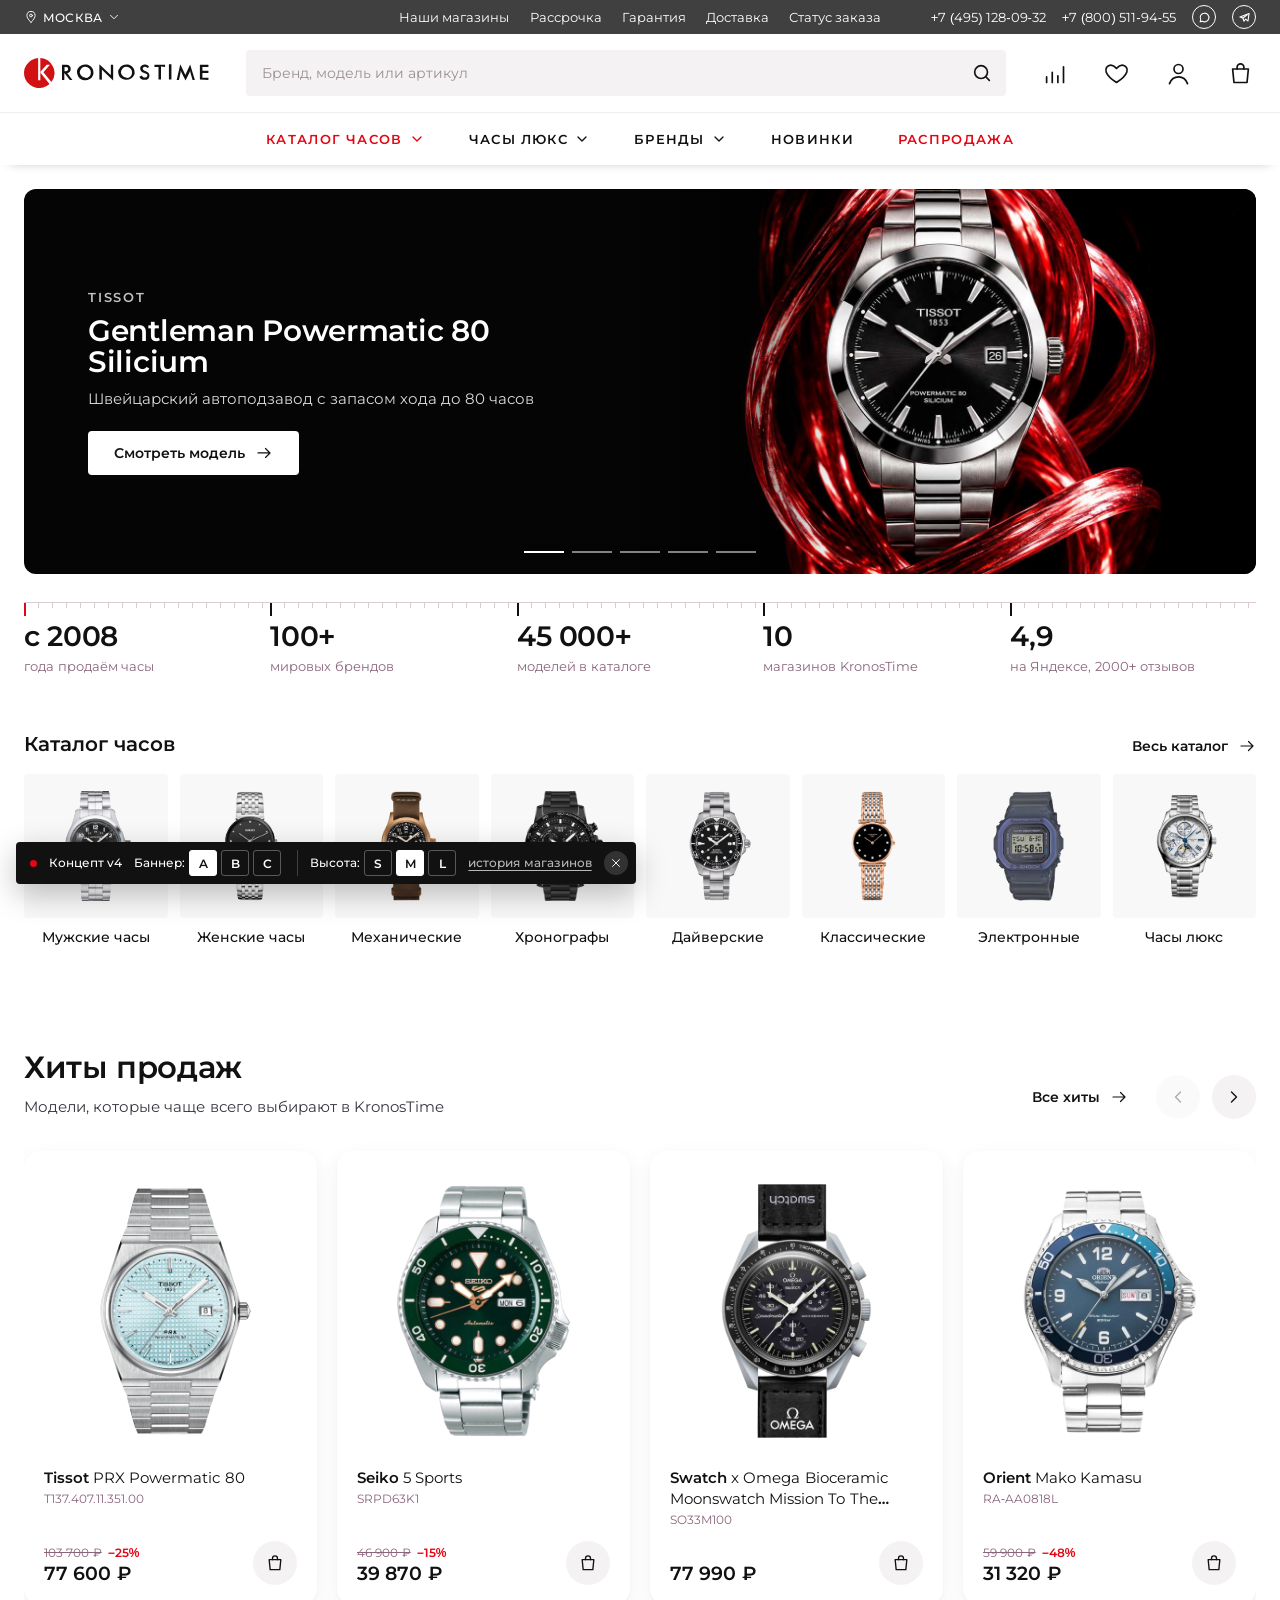
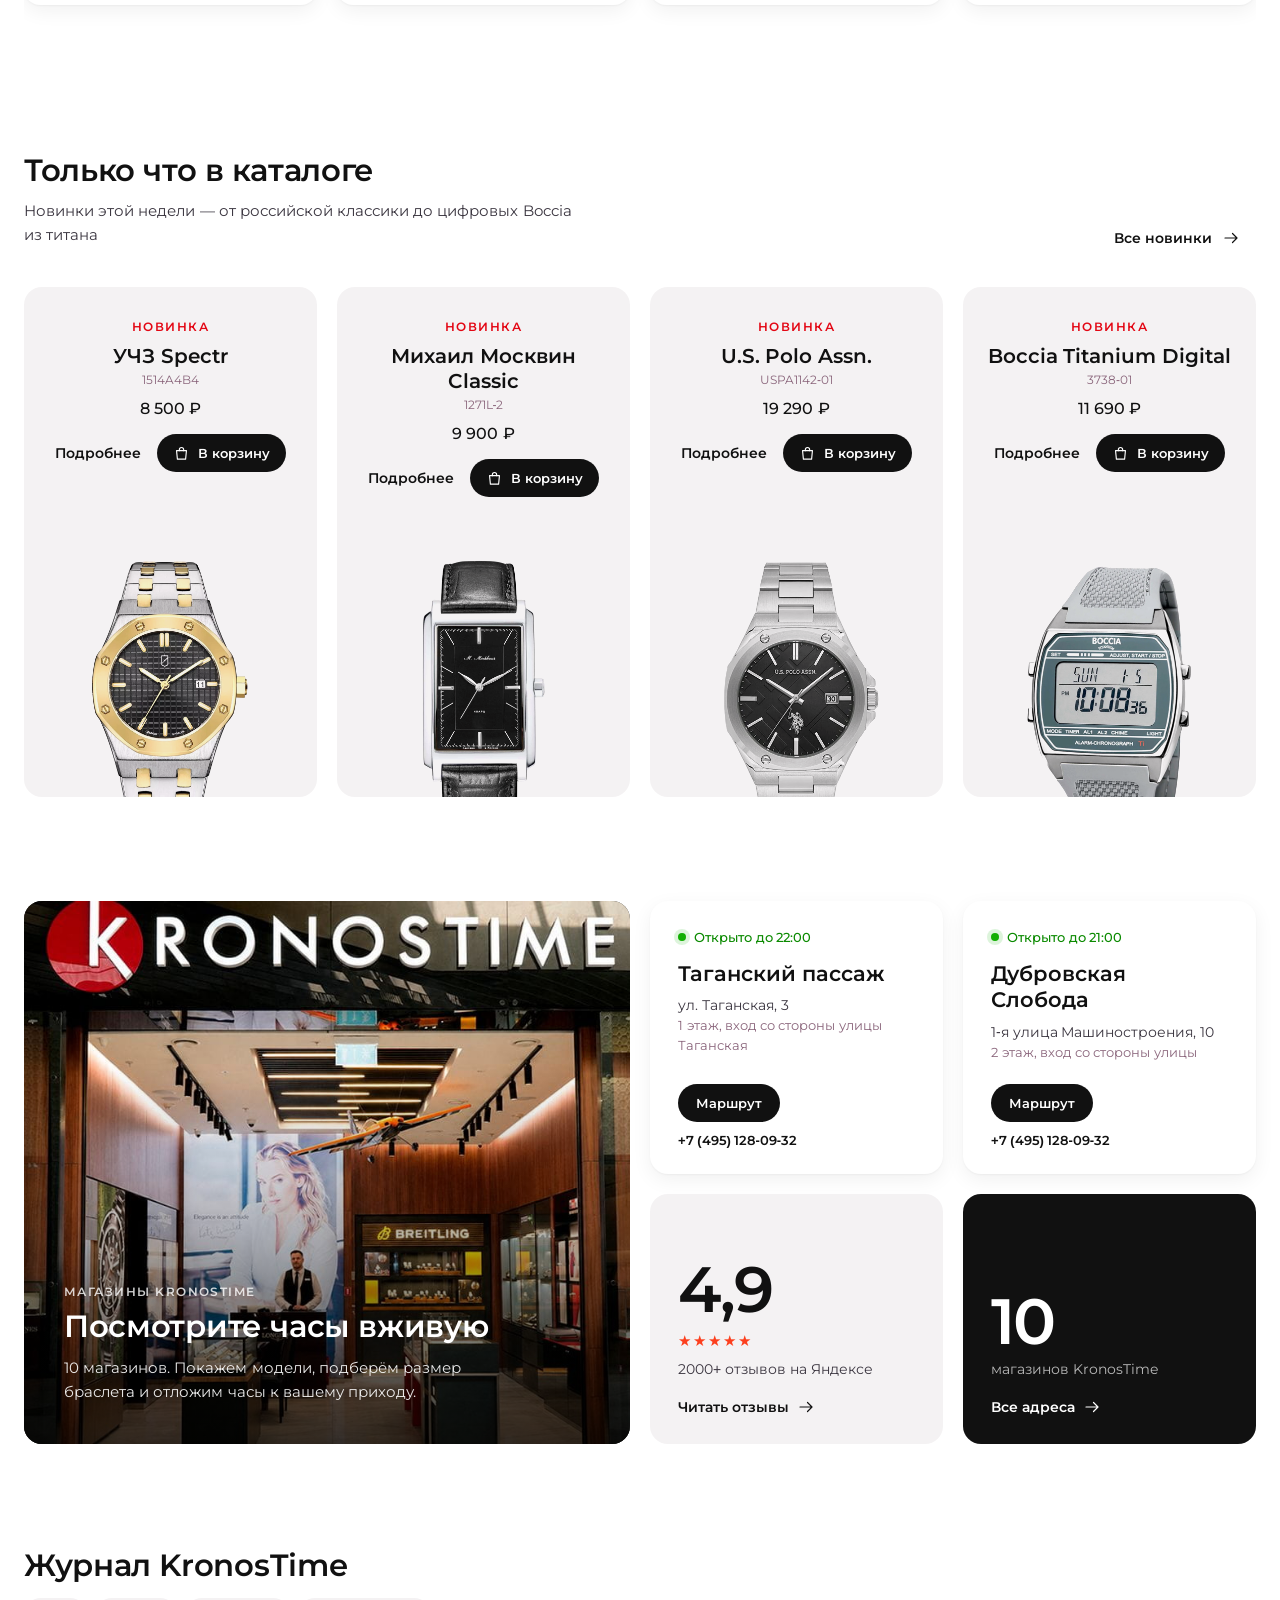
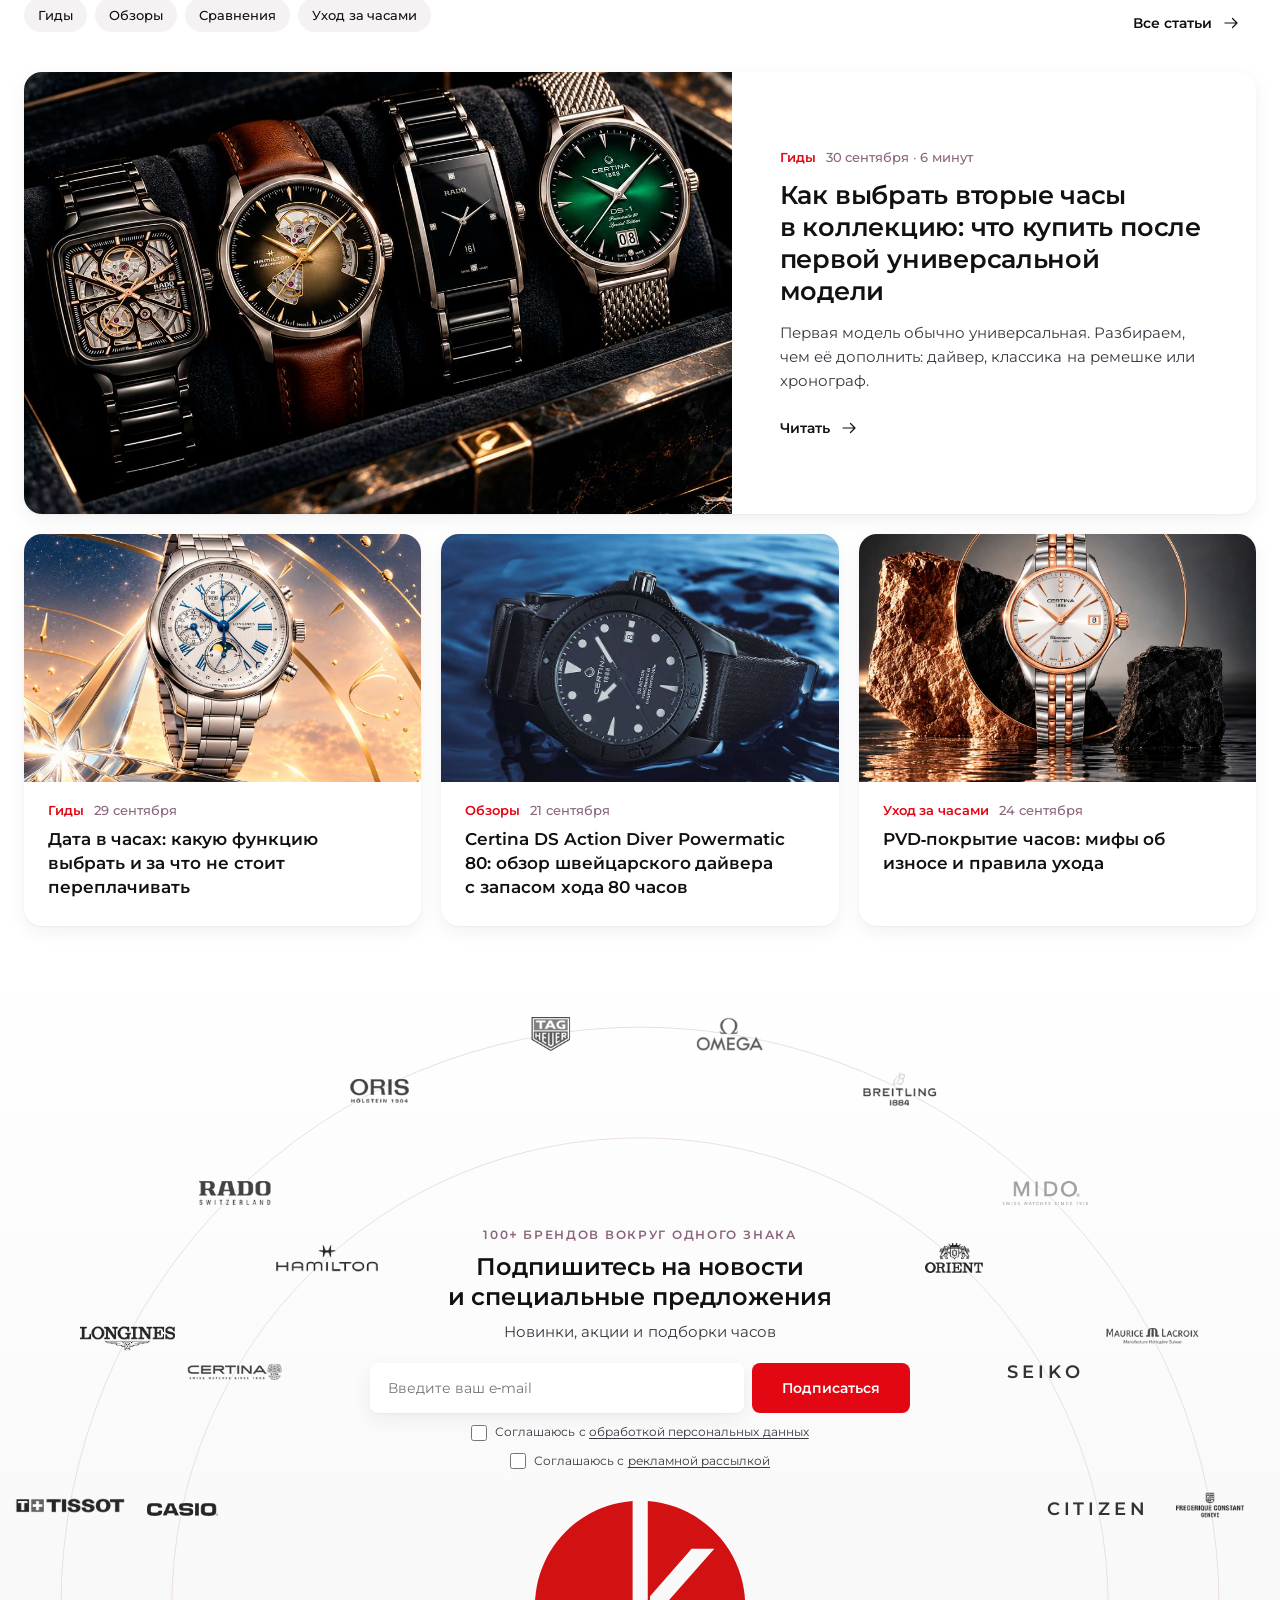
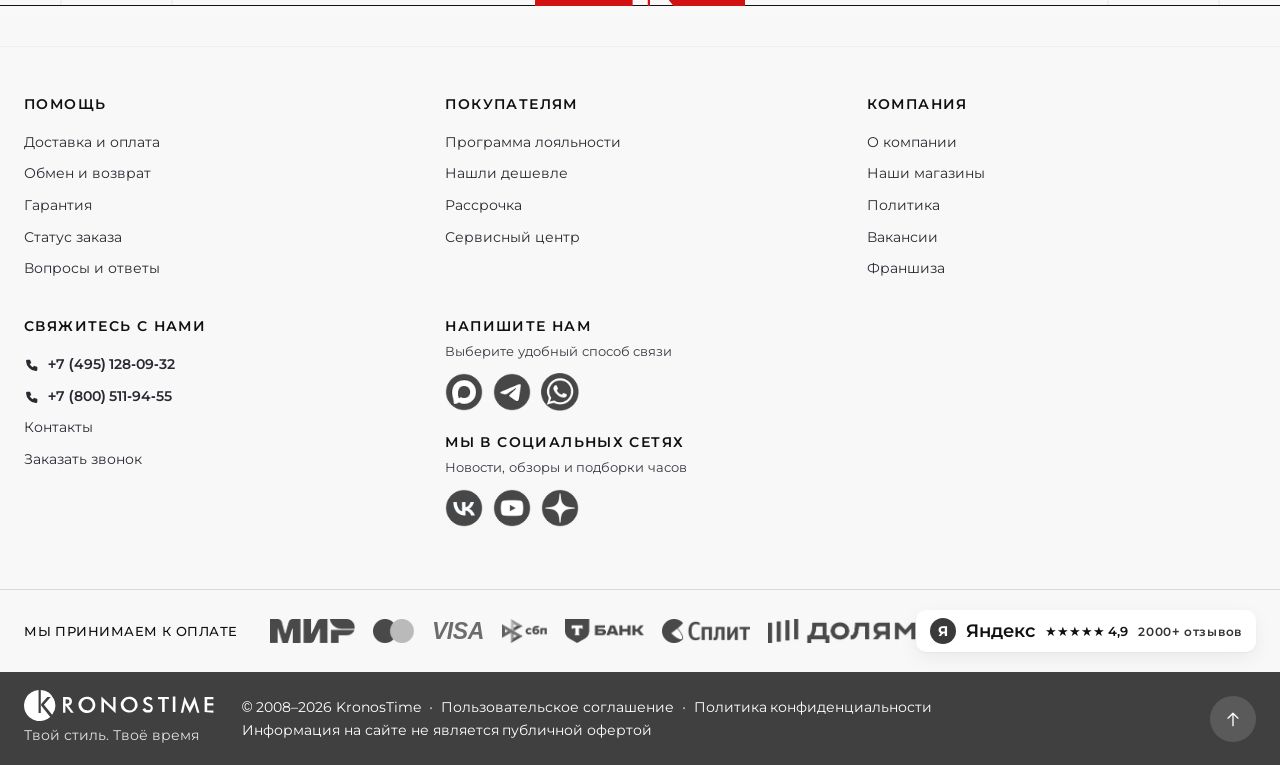
==== v4/index.html @ 5f18be47 "Концепт главной KronosTime v4 для просмотра Co-Authored-By: Claude Opus 5.5 <noreply@anthropic.com>" ====
<!doctype html>
<html lang="ru">
<head>
<meta charset="utf-8">
<meta name="viewport" content="width=device-width, initial-scale=1">
<title>KronosTime — концепт главной, версия 4</title>
<meta name="robots" content="noindex, nofollow">
<link rel="icon" href="../assets/site/mark.svg">
<link rel="preload" href="../fonts/Montserrat-Medium.woff2" as="font" type="font/woff2" crossorigin>
<link rel="preload" href="../fonts/Montserrat-SemiBold.woff2" as="font" type="font/woff2" crossorigin>
<link rel="stylesheet" href="style.css">
</head>
<body data-banner="a" data-bsize="m">
<a class="skip" href="#main">К содержимому</a>

<div class="tb">
  <div class="wrap tb__row">
    <button class="tb__city" type="button"><svg class="i" viewBox="0 0 24 24" aria-hidden="true" focusable="false"><path d="M12 21s-7-6.2-7-11.5A7 7 0 0 1 19 9.5C19 14.8 12 21 12 21z"/><circle cx="12" cy="9.5" r="2.4"/></svg>Москва<svg class="i" viewBox="0 0 24 24" aria-hidden="true" focusable="false"><path d="m6 9 6 6 6-6"/></svg></button>
    <nav class="tb__links" aria-label="Покупателям">
      <a href="#stores">Наши магазины</a><a href="#" data-to="рассрочка">Рассрочка</a><a href="#" data-to="гарантия">Гарантия</a><a href="#" data-to="доставка">Доставка</a><a href="#" data-to="статус заказа">Статус заказа</a>
    </nav>
    <div class="tb__right">
      <a href="#" data-to="звонок">+7 (495) 128-09-32</a><a href="#" data-to="звонок">+7 (800) 511-94-55</a>
      <a class="tb__ico" href="#" data-to="чат в MAX" aria-label="Написать в MAX"><svg class="i" viewBox="0 0 24 24" aria-hidden="true" focusable="false"><path d="M12 4a8 8 0 0 0-6.9 12L4 20l4.1-1.1A8 8 0 1 0 12 4z"/></svg></a><a class="tb__ico" href="#" data-to="чат в Telegram" aria-label="Написать в Telegram"><svg class="i" viewBox="0 0 24 24" aria-hidden="true" focusable="false"><path d="M20.5 4.5 3.5 11l5.5 2 2 6 3-4 4.5 3.5z"/><path d="m9 13 8-6"/></svg></a>
    </div>
  </div>
</div>
<header class="hd" id="top">
  <div class="wrap hd__row">
    <button class="hd__burger" type="button" aria-label="Меню" data-mega="m-catalog"><svg class="i" viewBox="0 0 24 24" aria-hidden="true" focusable="false"><path d="M3 7h18M3 12h18M3 17h18"/></svg></button>
    <a class="hd__logo" href="#" data-to="главная"><img src="../assets/site/logo.svg" alt="KronosTime" width="185" height="30"></a>
    <form class="sr" role="search" onsubmit="return false">
      <label class="sr__field"><span class="sr-only">Поиск по каталогу</span><input type="search" placeholder="Бренд, модель или артикул" autocomplete="off"><button type="submit" aria-label="Найти"><svg class="i" viewBox="0 0 24 24" aria-hidden="true" focusable="false"><circle cx="11" cy="11" r="7"/><path d="m20 20-3.6-3.6"/></svg></button></label>
      <div class="sr__drop">
        <div><p class="sr__h">Часто ищут</p><ul class="sr__q"><li><a href="#" data-to="поиск">Tissot PRX</a></li><li><a href="#" data-to="поиск">Casio G-Shock</a></li><li><a href="#" data-to="поиск">Seiko 5 Sports</a></li><li><a href="#" data-to="поиск">Мужские механические</a></li><li><a href="#" data-to="поиск">Часы с бриллиантами</a></li></ul></div>
        <div><p class="sr__h">Бренды</p><div class="sr__brands"><a href="#" data-to="бренд Tissot"><img src="../assets/logo/tissot.png" alt="Tissot" loading="lazy"></a><a href="#" data-to="бренд Casio"><img src="../assets/logo/casio.png" alt="Casio" loading="lazy"></a><a href="#" data-to="бренд Longines"><img src="../assets/logo/longines.png" alt="Longines" loading="lazy"></a><a href="#" data-to="бренд Orient"><img src="../assets/logo/orient.png" alt="Orient" loading="lazy"></a><a href="#" data-to="бренд Rado"><img src="../assets/logo/rado.png" alt="Rado" loading="lazy"></a><a href="#" data-to="бренд Hamilton"><img src="../assets/logo/hamilton.png" alt="Hamilton" loading="lazy"></a><a href="#" data-to="бренд Certina"><img src="../assets/logo/certina.png" alt="Certina" loading="lazy"></a><a href="#" data-to="бренд Mido"><img src="../assets/logo/mido.png" alt="Mido" loading="lazy"></a></div></div>
      </div>
    </form>
    <div class="hd__act">
      <a class="ha" href="#" data-to="сравнение" aria-label="Сравнение"><svg class="i" viewBox="0 0 24 24" aria-hidden="true" focusable="false"><path d="M5 20v-5M10 20v-9M15 20v-6M20 20V6"/></svg><span class="ha__t">Сравнение</span></a>
      <a class="ha" href="#" data-to="избранное" aria-label="Избранное"><svg class="i" viewBox="0 0 24 24" aria-hidden="true" focusable="false"><path d="M12 20s-7.5-4.6-9.2-9.3C1.7 7.5 3.8 4.5 7 4.5c2 0 3.4 1.1 5 2.9 1.6-1.8 3-2.9 5-2.9 3.2 0 5.3 3 4.2 6.2C19.5 15.4 12 20 12 20z"/></svg><b class="ha__n" data-fav hidden>0</b><span class="ha__t">Избранное</span></a>
      <a class="ha ha--user" href="#" data-to="вход" aria-label="Войти"><svg class="i" viewBox="0 0 24 24" aria-hidden="true" focusable="false"><circle cx="12" cy="8" r="4"/><path d="M4 21c1.5-4 4.5-6 8-6s6.5 2 8 6"/></svg><span class="ha__t">Войти</span></a>
      <a class="ha" href="#" data-to="корзина" aria-label="Корзина"><svg class="i" viewBox="0 0 24 24" aria-hidden="true" focusable="false"><path d="M5 8h14l-1.2 12H6.2L5 8z"/><path d="M9 8V6.5a3 3 0 0 1 6 0V8"/></svg><b class="ha__n" data-cart hidden>0</b><span class="ha__t">Корзина</span></a>
    </div>
  </div>
  <nav class="nv" aria-label="Каталог">
    <ul class="wrap nv__list">
      <li><button class="nv__a is-red" type="button" aria-expanded="false" aria-controls="m-catalog" data-mega="m-catalog">Каталог часов<svg class="i" viewBox="0 0 24 24" aria-hidden="true" focusable="false"><path d="m6 9 6 6 6-6"/></svg></button></li>
      <li><button class="nv__a" type="button" aria-expanded="false" aria-controls="m-lux" data-mega="m-lux">Часы люкс<svg class="i" viewBox="0 0 24 24" aria-hidden="true" focusable="false"><path d="m6 9 6 6 6-6"/></svg></button></li>
      <li><button class="nv__a" type="button" aria-expanded="false" aria-controls="m-brands" data-mega="m-brands">Бренды<svg class="i" viewBox="0 0 24 24" aria-hidden="true" focusable="false"><path d="m6 9 6 6 6-6"/></svg></button></li>
      <li><a class="nv__a" href="#new">Новинки</a></li>
      <li><a class="nv__a is-red" href="#" data-to="распродажа">Распродажа</a></li>
    </ul>
    <div class="mg" id="m-catalog" hidden><div class="wrap mg__in mg__in--cat"><div class="mg__col"><p class="mg__h">Для кого</p><ul><li><a href="#" data-to="раздел «Мужские часы»">Мужские часы</a></li><li><a href="#" data-to="раздел «Женские часы»">Женские часы</a></li></ul></div><div class="mg__col"><p class="mg__h">Механизм</p><ul><li><a href="#" data-to="раздел «Механические»">Механические</a></li><li><a href="#" data-to="раздел «Кварцевые»">Кварцевые</a></li><li><a href="#" data-to="раздел «Электронные»">Электронные</a></li></ul></div><div class="mg__col"><p class="mg__h">Страна</p><ul><li><a href="#" data-to="раздел «Швейцарские»">Швейцарские</a></li><li><a href="#" data-to="раздел «Японские»">Японские</a></li><li><a href="#" data-to="раздел «Российские»">Российские</a></li><li><a href="#" data-to="раздел «Немецкие»">Немецкие</a></li><li><a href="#" data-to="раздел «Американские»">Американские</a></li><li><a href="#" data-to="раздел «Австрийские»">Австрийские</a></li><li><a href="#" data-to="раздел «Итальянские»">Итальянские</a></li></ul></div><div class="mg__col"><p class="mg__h">Материал корпуса</p><ul><li><a href="#" data-to="раздел «Стальные»">Стальные</a></li><li><a href="#" data-to="раздел «Золотые»">Золотые</a></li><li><a href="#" data-to="раздел «Керамические»">Керамические</a></li><li><a href="#" data-to="раздел «Титановые»">Титановые</a></li><li><a href="#" data-to="раздел «Карбоновые»">Карбоновые</a></li></ul></div><div class="mg__col"><p class="mg__h">Особенности</p><ul><li><a href="#" data-to="раздел «Противоударные»">Противоударные</a></li><li><a href="#" data-to="раздел «Водонепроницаемые»">Водонепроницаемые</a></li><li><a href="#" data-to="раздел «С бриллиантами»">С бриллиантами</a></li><li><a href="#" data-to="раздел «Карманные»">Карманные</a></li><li><a href="#" data-to="раздел «Скелетоны»">Скелетоны</a></li><li><a href="#" data-to="раздел «С автоподзаводом»">С автоподзаводом</a></li><li><a href="#" data-to="раздел «С сапфировым стеклом»">С сапфировым стеклом</a></li></ul></div><div class="mg__col"><p class="mg__h">Стиль</p><ul><li><a href="#" data-to="раздел «Классические»">Классические</a></li><li><a href="#" data-to="раздел «Спортивные»">Спортивные</a></li><li><a href="#" data-to="раздел «Военные»">Военные</a></li><li><a href="#" data-to="раздел «Ретро»">Ретро</a></li></ul></div><div class="mg__col"><p class="mg__h">Популярные бренды</p><ul><li><a href="#" data-to="раздел «Tissot»">Tissot</a></li><li><a href="#" data-to="раздел «Certina»">Certina</a></li><li><a href="#" data-to="раздел «Casio»">Casio</a></li><li><a href="#" data-to="раздел «Seiko»">Seiko</a></li><li><a href="#" data-to="раздел «Orient»">Orient</a></li><li><a href="#" data-to="раздел «Rado»">Rado</a></li><li><a href="#" data-to="раздел «Longines»">Longines</a></li><li><a href="#" data-to="раздел «Hamilton»">Hamilton</a></li><li><a href="#" data-to="раздел «Mido»">Mido</a></li><li><a href="#" data-to="раздел «Zeppelin»">Zeppelin</a></li><li><a href="#" data-to="раздел «Swatch»">Swatch</a></li><li><a href="#" data-to="раздел «Citizen»">Citizen</a></li></ul></div></div></div>
    <div class="mg" id="m-lux" hidden><div class="wrap mg__in mg__in--lux"><div class="mg__col"><p class="mg__h">Часы люкс</p><ul><li><a href="#" data-to="раздел «Мужские»">Мужские</a></li><li><a href="#" data-to="раздел «Женские»">Женские</a></li><li><a href="#" data-to="раздел «Все часы люкс»">Все часы люкс</a></li></ul></div><div class="mg__col"><p class="mg__h">Популярные бренды</p><ul><li><a href="#" data-to="раздел «Breitling»">Breitling</a></li><li><a href="#" data-to="раздел «Frederique Constant»">Frederique Constant</a></li><li><a href="#" data-to="раздел «Longines»">Longines</a></li><li><a href="#" data-to="раздел «Maurice Lacroix»">Maurice Lacroix</a></li><li><a href="#" data-to="раздел «Mido»">Mido</a></li><li><a href="#" data-to="раздел «Omega»">Omega</a></li><li><a href="#" data-to="раздел «Oris»">Oris</a></li><li><a href="#" data-to="раздел «Rado»">Rado</a></li><li><a href="#" data-to="раздел «Raymond Weil»">Raymond Weil</a></li><li><a href="#" data-to="раздел «TAG Heuer»">TAG Heuer</a></li></ul></div>
      <a class="mg__promo" href="#" data-to="часы люкс"><img src="../assets/pb/87327.jpg" alt="" loading="lazy"><span><b>Longines Master Collection</b>495 800 ₽</span></a></div></div>
    <div class="mg" id="m-brands" hidden><div class="wrap mg__in mg__in--brands"><div><p class="mg__h">Бренды от A до Z</p><div class="mg__letters"><a href="#" data-to="бренды на A">A</a><a href="#" data-to="бренды на B">B</a><a href="#" data-to="бренды на C">C</a><a href="#" data-to="бренды на D">D</a><a href="#" data-to="бренды на E">E</a><a href="#" data-to="бренды на F">F</a><a href="#" data-to="бренды на G">G</a><a href="#" data-to="бренды на H">H</a><a href="#" data-to="бренды на I">I</a><a href="#" data-to="бренды на J">J</a><a href="#" data-to="бренды на K">K</a><a href="#" data-to="бренды на L">L</a><a href="#" data-to="бренды на M">M</a><a href="#" data-to="бренды на O">O</a><a href="#" data-to="бренды на P">P</a><a href="#" data-to="бренды на Q">Q</a><a href="#" data-to="бренды на R">R</a><a href="#" data-to="бренды на S">S</a><a href="#" data-to="бренды на T">T</a><a href="#" data-to="бренды на U">U</a><a href="#" data-to="бренды на V">V</a><a href="#" data-to="бренды на W">W</a><a href="#" data-to="бренды на Z">Z</a></div><a class="lnk" href="#" data-to="все бренды">Все бренды<svg class="i" viewBox="0 0 24 24" aria-hidden="true" focusable="false"><path d="M4 12h16M14 6l6 6-6 6"/></svg></a></div><div class="mg__logos"><a href="#" data-to="бренд Tissot"><img src="../assets/logo/tissot.png" alt="Tissot" loading="lazy"></a><a href="#" data-to="бренд Casio"><img src="../assets/logo/casio.png" alt="Casio" loading="lazy"></a><a href="#" data-to="бренд Longines"><img src="../assets/logo/longines.png" alt="Longines" loading="lazy"></a><a href="#" data-to="бренд Orient"><img src="../assets/logo/orient.png" alt="Orient" loading="lazy"></a><a href="#" data-to="бренд Rado"><img src="../assets/logo/rado.png" alt="Rado" loading="lazy"></a><a href="#" data-to="бренд Hamilton"><img src="../assets/logo/hamilton.png" alt="Hamilton" loading="lazy"></a><a href="#" data-to="бренд Certina"><img src="../assets/logo/certina.png" alt="Certina" loading="lazy"></a><a href="#" data-to="бренд Mido"><img src="../assets/logo/mido.png" alt="Mido" loading="lazy"></a><a href="#" data-to="бренд Omega"><img src="../assets/logo/omega.png" alt="Omega" loading="lazy"></a><a href="#" data-to="бренд TAG Heuer"><img src="../assets/logo/tagheuer.png" alt="TAG Heuer" loading="lazy"></a><a href="#" data-to="бренд Oris"><img src="../assets/logo/oris.png" alt="Oris" loading="lazy"></a><a href="#" data-to="бренд Breitling"><img src="../assets/logo/breitling.png" alt="Breitling" loading="lazy"></a></div></div></div>
  </nav>
</header>
<main id="main">

<section class="bn" id="banner" aria-roledescription="карусель" aria-label="Баннеры">
  <div class="wrap bn__in">
    <div class="bn__stage" tabindex="-1">
      <a class="bs bs--split bs--dark is-on" href="#" data-to="Gentleman Powermatic 80 Silicium" style="--bs-bg:#050505" aria-hidden="false" tabindex="0">
  <picture><source media="(max-width: 767px)" srcset="../assets/life/16_watches-3.jpg"><img src="../assets/life/16_watches-3.jpg" alt="Tissot Gentleman Powermatic 80 Silicium" fetchpriority="high" decoding="async"></picture><span class="bs__cap"><span class="bs__k">Tissot</span><span class="bs__t">Gentleman Powermatic 80 Silicium</span><span class="bs__s">Швейцарский автоподзавод с запасом хода до 80 часов</span><span class="bs__btn">Смотреть модель<svg class="i" viewBox="0 0 24 24" aria-hidden="true" focusable="false"><path d="M4 12h16M14 6l6 6-6 6"/></svg></span></span>
</a><a class="bs bs--art" href="#" data-to="Ventura" data-desk-only aria-hidden="true" tabindex="-1">
  <picture><img src="../v4/img/Hamilton_Ventura.jpg" alt="Hamilton Ventura" loading="lazy" decoding="async"></picture>
</a><a class="bs bs--split bs--light" href="#" data-to="DS Action Diver" style="--bs-bg:#eef0f3" aria-hidden="true" tabindex="-1">
  <picture><source media="(max-width: 767px)" srcset="../assets/life/06_watches_3.jpg"><img src="../assets/life/06_watches_3.jpg" alt="Certina DS Action Diver на снегу" loading="lazy" decoding="async"></picture><span class="bs__cap"><span class="bs__k">Certina</span><span class="bs__t">DS Action Diver</span><span class="bs__s">Дайверские часы с калибром Powermatic 80</span><span class="bs__btn">Смотреть модель<svg class="i" viewBox="0 0 24 24" aria-hidden="true" focusable="false"><path d="M4 12h16M14 6l6 6-6 6"/></svg></span></span>
</a><a class="bs bs--art bs--top" href="#" data-to="HyperChrome Chronograph" data-desk-only aria-hidden="true" tabindex="-1">
  <picture><img src="../v4/img/Rado_Hyperchrome_Chronograph.jpg" alt="Rado HyperChrome Chronograph" loading="lazy" decoding="async"></picture>
</a><a class="bs bs--cover bs--dark" href="#" data-to="Часы Longines" aria-hidden="true" tabindex="-1">
  <picture><source media="(max-width: 767px)" srcset="../assets/life/00_Longines_header.jpg"><img src="../assets/life/00_Longines_header.jpg" alt="Три часов Longines на камнях у моря" loading="lazy" decoding="async"></picture><span class="bs__cap"><span class="bs__k">Longines</span><span class="bs__t">Часы Longines</span><span class="bs__s">Классика и спорт швейцарской марки с 1832 года</span><span class="bs__btn">Смотреть Longines<svg class="i" viewBox="0 0 24 24" aria-hidden="true" focusable="false"><path d="M4 12h16M14 6l6 6-6 6"/></svg></span></span>
</a>
      <button class="bn__arr bn__arr--l" type="button" aria-label="Предыдущий баннер"><svg class="i" viewBox="0 0 24 24" aria-hidden="true" focusable="false"><path d="m15 6-6 6 6 6"/></svg></button>
      <button class="bn__arr bn__arr--r" type="button" aria-label="Следующий баннер"><svg class="i" viewBox="0 0 24 24" aria-hidden="true" focusable="false"><path d="m9 6 6 6-6 6"/></svg></button>
      <div class="bn__dots"><button class="bn__dot is-on" type="button" aria-label="Баннер 1: Gentleman Powermatic 80 Silicium"><i></i></button><button class="bn__dot" type="button" aria-label="Баннер 2: Ventura" data-desk-only><i></i></button><button class="bn__dot" type="button" aria-label="Баннер 3: DS Action Diver"><i></i></button><button class="bn__dot" type="button" aria-label="Баннер 4: HyperChrome Chronograph" data-desk-only><i></i></button><button class="bn__dot" type="button" aria-label="Баннер 5: Часы Longines"><i></i></button></div>
    </div>
    <ol class="bn__agenda" aria-label="Все баннеры"><li><button class="ag is-on" type="button" data-i="0"><img src="../assets/life/16_watches-3.jpg" alt="" loading="lazy"><span><small>Tissot</small>Gentleman Powermatic 80 Silicium</span><i></i></button></li><li><button class="ag" type="button" data-i="1"><img src="../v4/img/Hamilton_Ventura_2.jpg" alt="" loading="lazy"><span><small>Hamilton</small>Ventura</span><i></i></button></li><li><button class="ag" type="button" data-i="2"><img src="../assets/life/06_watches_3.jpg" alt="" loading="lazy"><span><small>Certina</small>DS Action Diver</span><i></i></button></li><li><button class="ag" type="button" data-i="3"><img src="../v4/img/Rado_Hyperchrome_Chronograph_2.jpg" alt="" loading="lazy"><span><small>Rado</small>HyperChrome Chronograph</span><i></i></button></li><li><button class="ag" type="button" data-i="4"><img src="../assets/life/00_Longines_header.jpg" alt="" loading="lazy"><span><small>Longines</small>Часы Longines</span><i></i></button></li></ol>
    <aside class="bn__side" aria-label="Хит продаж">
      <span class="bn__side-k">Хит продаж</span>
      <a class="bn__side-img" href="#" data-to="карточка Tissot PRX Powermatic 80 T137.407.11.351.00"><img src="../assets/pb/80810.jpg" alt="Tissot PRX Powermatic 80 T137.407.11.351.00" loading="lazy"></a>
      <a class="pc__name" href="#" data-to="карточка Tissot PRX Powermatic 80 T137.407.11.351.00">Tissot <span>PRX Powermatic 80</span></a>
      <span class="pc__ref">T137.407.11.351.00</span>
      <div class="pc__buy"><div class="pc__price"><span class="pc__was"><s>103 700 ₽</s><em>−25%</em></span><b>77 600 ₽</b></div><button class="pc__cart" type="button" aria-label="В корзину: Tissot PRX Powermatic 80 T137.407.11.351.00"><svg class="i" viewBox="0 0 24 24" aria-hidden="true" focusable="false"><path d="M5 8h14l-1.2 12H6.2L5 8z"/><path d="M9 8V6.5a3 3 0 0 1 6 0V8"/></svg><span>В корзину</span></button></div>
    </aside>
  </div>
</section>
<section class="facts" aria-label="KronosTime в цифрах"><ul class="wrap facts__list"><li><a href="#" data-to="о компании"><b>с 2008</b><span>года продаём часы</span></a></li><li><a href="#" data-to="все бренды"><b>100+</b><span>мировых брендов</span></a></li><li><a href="#" data-to="каталог"><b>45 000+</b><span>моделей в каталоге</span></a></li><li><a href="#" data-to="магазины"><b>10</b><span>магазинов KronosTime</span></a></li><li><a href="#" data-to="отзывы"><b>4,9</b><span>на Яндексе, 2000+ отзывов</span></a></li></ul></section>

<section class="sec sec--tight cxs" aria-labelledby="cx-h">
  <div class="wrap">
    <div class="cxs__head"><h2 class="cxs__h" id="cx-h">Каталог часов</h2><a class="lnk" href="#" data-to="каталог">Весь каталог<svg class="i" viewBox="0 0 24 24" aria-hidden="true" focusable="false"><path d="M4 12h16M14 6l6 6-6 6"/></svg></a></div>
    <ul class="cxs__list"><li><a class="cx" href="#" data-to="раздел «Мужские часы»"><span class="cx__img"><img src="../assets/pb/38610.jpg" alt="" loading="lazy"></span><span class="cx__t">Мужские часы</span></a></li><li><a class="cx" href="#" data-to="раздел «Женские часы»"><span class="cx__img"><img src="../assets/pb/81343.jpg" alt="" loading="lazy"></span><span class="cx__t">Женские часы</span></a></li><li><a class="cx" href="#" data-to="раздел «Механические»"><span class="cx__img"><img src="../assets/pb/70818.jpg" alt="" loading="lazy"></span><span class="cx__t">Механические</span></a></li><li><a class="cx" href="#" data-to="раздел «Хронографы»"><span class="cx__img"><img src="../assets/pb/45920.jpg" alt="" loading="lazy"></span><span class="cx__t">Хронографы</span></a></li><li><a class="cx" href="#" data-to="раздел «Дайверские»"><span class="cx__img"><img src="../assets/pb/74524.jpg" alt="" loading="lazy"></span><span class="cx__t">Дайверские</span></a></li><li><a class="cx" href="#" data-to="раздел «Классические»"><span class="cx__img"><img src="../assets/pb/37652.jpg" alt="" loading="lazy"></span><span class="cx__t">Классические</span></a></li><li><a class="cx" href="#" data-to="раздел «Электронные»"><span class="cx__img"><img src="../assets/pb/106276.jpg" alt="" loading="lazy"></span><span class="cx__t">Электронные</span></a></li><li><a class="cx" href="#" data-to="раздел «Часы люкс»"><span class="cx__img"><img src="../assets/pb/87327.jpg" alt="" loading="lazy"></span><span class="cx__t">Часы люкс</span></a></li></ul>
  </div>
</section>

<section class="sec hits" aria-labelledby="hits-h">
  <div class="wrap">
    <div class="sec__head rv"><div><h2 class="h2" id="hits-h">Хиты продаж</h2><p class="lede">Модели, которые чаще всего выбирают в KronosTime</p></div>
      <div class="sec__tools"><a class="lnk" href="#" data-to="все хиты продаж">Все хиты<svg class="i" viewBox="0 0 24 24" aria-hidden="true" focusable="false"><path d="M4 12h16M14 6l6 6-6 6"/></svg></a>
        <button class="shelf__btn" type="button" data-shelf="-1" aria-label="Назад"><svg class="i" viewBox="0 0 24 24" aria-hidden="true" focusable="false"><path d="m15 6-6 6 6 6"/></svg></button><button class="shelf__btn" type="button" data-shelf="1" aria-label="Вперёд"><svg class="i" viewBox="0 0 24 24" aria-hidden="true" focusable="false"><path d="m9 6 6 6-6 6"/></svg></button></div>
    </div>
    <div class="shelf" data-shelfbox><ul class="shelf__list" aria-label="Хиты продаж"><li class="shelf__item rv" style="--d:0ms"><article class="pc pc--shelf">
  <a class="pc__img" href="#" data-to="карточка Tissot PRX Powermatic 80 T137.407.11.351.00"><img src="../assets/pb/80810.jpg" alt="Tissot PRX Powermatic 80 T137.407.11.351.00" width="446" height="550" loading="lazy" decoding="async"></a>
  <button class="pc__fav" type="button" aria-label="В избранное: Tissot PRX Powermatic 80 T137.407.11.351.00" aria-pressed="false"><svg class="i" viewBox="0 0 24 24" aria-hidden="true" focusable="false"><path d="M12 20s-7.5-4.6-9.2-9.3C1.7 7.5 3.8 4.5 7 4.5c2 0 3.4 1.1 5 2.9 1.6-1.8 3-2.9 5-2.9 3.2 0 5.3 3 4.2 6.2C19.5 15.4 12 20 12 20z"/></svg></button>
  <a class="pc__name" href="#" data-to="карточка Tissot PRX Powermatic 80 T137.407.11.351.00">Tissot <span>PRX Powermatic 80</span></a>
  <span class="pc__ref">T137.407.11.351.00</span>
  <div class="pc__buy">
    <div class="pc__price"><span class="pc__was"><s>103 700 ₽</s><em>−25%</em></span><b>77 600 ₽</b></div>
    <button class="pc__cart" type="button" aria-label="В корзину: Tissot PRX Powermatic 80 T137.407.11.351.00"><svg class="i" viewBox="0 0 24 24" aria-hidden="true" focusable="false"><path d="M5 8h14l-1.2 12H6.2L5 8z"/><path d="M9 8V6.5a3 3 0 0 1 6 0V8"/></svg><span>В корзину</span></button>
  </div>
</article></li><li class="shelf__item rv" style="--d:70ms"><article class="pc pc--shelf">
  <a class="pc__img" href="#" data-to="карточка Seiko 5 Sports SRPD63K1"><img src="../assets/pb/72097.jpg" alt="Seiko 5 Sports SRPD63K1" width="446" height="550" loading="lazy" decoding="async"></a>
  <button class="pc__fav" type="button" aria-label="В избранное: Seiko 5 Sports SRPD63K1" aria-pressed="false"><svg class="i" viewBox="0 0 24 24" aria-hidden="true" focusable="false"><path d="M12 20s-7.5-4.6-9.2-9.3C1.7 7.5 3.8 4.5 7 4.5c2 0 3.4 1.1 5 2.9 1.6-1.8 3-2.9 5-2.9 3.2 0 5.3 3 4.2 6.2C19.5 15.4 12 20 12 20z"/></svg></button>
  <a class="pc__name" href="#" data-to="карточка Seiko 5 Sports SRPD63K1">Seiko <span>5 Sports</span></a>
  <span class="pc__ref">SRPD63K1</span>
  <div class="pc__buy">
    <div class="pc__price"><span class="pc__was"><s>46 900 ₽</s><em>−15%</em></span><b>39 870 ₽</b></div>
    <button class="pc__cart" type="button" aria-label="В корзину: Seiko 5 Sports SRPD63K1"><svg class="i" viewBox="0 0 24 24" aria-hidden="true" focusable="false"><path d="M5 8h14l-1.2 12H6.2L5 8z"/><path d="M9 8V6.5a3 3 0 0 1 6 0V8"/></svg><span>В корзину</span></button>
  </div>
</article></li><li class="shelf__item rv" style="--d:140ms"><article class="pc pc--shelf">
  <a class="pc__img" href="#" data-to="карточка Swatch x Omega Bioceramic Moonswatch Mission To The Moon SO33M100"><img src="../assets/pb/105273.jpg" alt="Swatch x Omega Bioceramic Moonswatch Mission To The Moon SO33M100" width="446" height="550" loading="lazy" decoding="async"></a>
  <button class="pc__fav" type="button" aria-label="В избранное: Swatch x Omega Bioceramic Moonswatch Mission To The Moon SO33M100" aria-pressed="false"><svg class="i" viewBox="0 0 24 24" aria-hidden="true" focusable="false"><path d="M12 20s-7.5-4.6-9.2-9.3C1.7 7.5 3.8 4.5 7 4.5c2 0 3.4 1.1 5 2.9 1.6-1.8 3-2.9 5-2.9 3.2 0 5.3 3 4.2 6.2C19.5 15.4 12 20 12 20z"/></svg></button>
  <a class="pc__name" href="#" data-to="карточка Swatch x Omega Bioceramic Moonswatch Mission To The Moon SO33M100">Swatch <span>x Omega Bioceramic Moonswatch Mission To The Moon</span></a>
  <span class="pc__ref">SO33M100</span>
  <div class="pc__buy">
    <div class="pc__price"><span class="pc__was" aria-hidden="true"></span><b>77 990 ₽</b></div>
    <button class="pc__cart" type="button" aria-label="В корзину: Swatch x Omega Bioceramic Moonswatch Mission To The Moon SO33M100"><svg class="i" viewBox="0 0 24 24" aria-hidden="true" focusable="false"><path d="M5 8h14l-1.2 12H6.2L5 8z"/><path d="M9 8V6.5a3 3 0 0 1 6 0V8"/></svg><span>В корзину</span></button>
  </div>
</article></li><li class="shelf__item rv" style="--d:210ms"><article class="pc pc--shelf">
  <a class="pc__img" href="#" data-to="карточка Orient Mako Kamasu RA-AA0818L (RN-AA0818L)"><img src="../assets/pb/90061.jpg" alt="Orient Mako Kamasu RA-AA0818L (RN-AA0818L)" width="446" height="550" loading="lazy" decoding="async"></a>
  <button class="pc__fav" type="button" aria-label="В избранное: Orient Mako Kamasu RA-AA0818L (RN-AA0818L)" aria-pressed="false"><svg class="i" viewBox="0 0 24 24" aria-hidden="true" focusable="false"><path d="M12 20s-7.5-4.6-9.2-9.3C1.7 7.5 3.8 4.5 7 4.5c2 0 3.4 1.1 5 2.9 1.6-1.8 3-2.9 5-2.9 3.2 0 5.3 3 4.2 6.2C19.5 15.4 12 20 12 20z"/></svg></button>
  <a class="pc__name" href="#" data-to="карточка Orient Mako Kamasu RA-AA0818L (RN-AA0818L)">Orient <span>Mako Kamasu</span></a>
  <span class="pc__ref">RA-AA0818L</span>
  <div class="pc__buy">
    <div class="pc__price"><span class="pc__was"><s>59 900 ₽</s><em>−48%</em></span><b>31 320 ₽</b></div>
    <button class="pc__cart" type="button" aria-label="В корзину: Orient Mako Kamasu RA-AA0818L (RN-AA0818L)"><svg class="i" viewBox="0 0 24 24" aria-hidden="true" focusable="false"><path d="M5 8h14l-1.2 12H6.2L5 8z"/><path d="M9 8V6.5a3 3 0 0 1 6 0V8"/></svg><span>В корзину</span></button>
  </div>
</article></li><li class="shelf__item rv" style="--d:280ms"><article class="pc pc--shelf">
  <a class="pc__img" href="#" data-to="карточка Casio G-Shock DW-5600RS-8"><img src="../assets/pb/106276.jpg" alt="Casio G-Shock DW-5600RS-8" width="446" height="550" loading="lazy" decoding="async"></a>
  <button class="pc__fav" type="button" aria-label="В избранное: Casio G-Shock DW-5600RS-8" aria-pressed="false"><svg class="i" viewBox="0 0 24 24" aria-hidden="true" focusable="false"><path d="M12 20s-7.5-4.6-9.2-9.3C1.7 7.5 3.8 4.5 7 4.5c2 0 3.4 1.1 5 2.9 1.6-1.8 3-2.9 5-2.9 3.2 0 5.3 3 4.2 6.2C19.5 15.4 12 20 12 20z"/></svg></button>
  <a class="pc__name" href="#" data-to="карточка Casio G-Shock DW-5600RS-8">Casio <span>G-Shock</span></a>
  <span class="pc__ref">DW-5600RS-8</span>
  <div class="pc__buy">
    <div class="pc__price"><span class="pc__was"><s>21 990 ₽</s><em>−61%</em></span><b>8 650 ₽</b></div>
    <button class="pc__cart" type="button" aria-label="В корзину: Casio G-Shock DW-5600RS-8"><svg class="i" viewBox="0 0 24 24" aria-hidden="true" focusable="false"><path d="M5 8h14l-1.2 12H6.2L5 8z"/><path d="M9 8V6.5a3 3 0 0 1 6 0V8"/></svg><span>В корзину</span></button>
  </div>
</article></li><li class="shelf__item rv" style="--d:280ms"><article class="pc pc--shelf">
  <a class="pc__img" href="#" data-to="карточка Tissot SuperSport Chrono T125.617.33.051.00"><img src="../assets/pb/45920.jpg" alt="Tissot SuperSport Chrono T125.617.33.051.00" width="446" height="550" loading="lazy" decoding="async"></a>
  <button class="pc__fav" type="button" aria-label="В избранное: Tissot SuperSport Chrono T125.617.33.051.00" aria-pressed="false"><svg class="i" viewBox="0 0 24 24" aria-hidden="true" focusable="false"><path d="M12 20s-7.5-4.6-9.2-9.3C1.7 7.5 3.8 4.5 7 4.5c2 0 3.4 1.1 5 2.9 1.6-1.8 3-2.9 5-2.9 3.2 0 5.3 3 4.2 6.2C19.5 15.4 12 20 12 20z"/></svg></button>
  <a class="pc__name" href="#" data-to="карточка Tissot SuperSport Chrono T125.617.33.051.00">Tissot <span>SuperSport Chrono</span></a>
  <span class="pc__ref">T125.617.33.051.00</span>
  <div class="pc__buy">
    <div class="pc__price"><span class="pc__was"><s>76 500 ₽</s><em>−20%</em></span><b>61 200 ₽</b></div>
    <button class="pc__cart" type="button" aria-label="В корзину: Tissot SuperSport Chrono T125.617.33.051.00"><svg class="i" viewBox="0 0 24 24" aria-hidden="true" focusable="false"><path d="M5 8h14l-1.2 12H6.2L5 8z"/><path d="M9 8V6.5a3 3 0 0 1 6 0V8"/></svg><span>В корзину</span></button>
  </div>
</article></li><li class="shelf__item rv" style="--d:280ms"><article class="pc pc--shelf">
  <a class="pc__img" href="#" data-to="карточка Longines HydroConquest L3.781.4.05.6"><img src="../assets/pb/87361.jpg" alt="Longines HydroConquest L3.781.4.05.6" width="446" height="550" loading="lazy" decoding="async"></a>
  <button class="pc__fav" type="button" aria-label="В избранное: Longines HydroConquest L3.781.4.05.6" aria-pressed="false"><svg class="i" viewBox="0 0 24 24" aria-hidden="true" focusable="false"><path d="M12 20s-7.5-4.6-9.2-9.3C1.7 7.5 3.8 4.5 7 4.5c2 0 3.4 1.1 5 2.9 1.6-1.8 3-2.9 5-2.9 3.2 0 5.3 3 4.2 6.2C19.5 15.4 12 20 12 20z"/></svg></button>
  <a class="pc__name" href="#" data-to="карточка Longines HydroConquest L3.781.4.05.6">Longines <span>HydroConquest</span></a>
  <span class="pc__ref">L3.781.4.05.6</span>
  <div class="pc__buy">
    <div class="pc__price"><span class="pc__was"><s>246 100 ₽</s><em>−15%</em></span><b>210 200 ₽</b></div>
    <button class="pc__cart" type="button" aria-label="В корзину: Longines HydroConquest L3.781.4.05.6"><svg class="i" viewBox="0 0 24 24" aria-hidden="true" focusable="false"><path d="M5 8h14l-1.2 12H6.2L5 8z"/><path d="M9 8V6.5a3 3 0 0 1 6 0V8"/></svg><span>В корзину</span></button>
  </div>
</article></li><li class="shelf__item rv" style="--d:280ms"><article class="pc pc--shelf">
  <a class="pc__img" href="#" data-to="карточка Citizen Automatic NJ0170-83X"><img src="../assets/pb/106297.jpg" alt="Citizen Automatic NJ0170-83X" width="446" height="550" loading="lazy" decoding="async"></a>
  <button class="pc__fav" type="button" aria-label="В избранное: Citizen Automatic NJ0170-83X" aria-pressed="false"><svg class="i" viewBox="0 0 24 24" aria-hidden="true" focusable="false"><path d="M12 20s-7.5-4.6-9.2-9.3C1.7 7.5 3.8 4.5 7 4.5c2 0 3.4 1.1 5 2.9 1.6-1.8 3-2.9 5-2.9 3.2 0 5.3 3 4.2 6.2C19.5 15.4 12 20 12 20z"/></svg></button>
  <a class="pc__name" href="#" data-to="карточка Citizen Automatic NJ0170-83X">Citizen <span>Automatic</span></a>
  <span class="pc__ref">NJ0170-83X</span>
  <div class="pc__buy">
    <div class="pc__price"><span class="pc__was"><s>44 990 ₽</s><em>−40%</em></span><b>26 980 ₽</b></div>
    <button class="pc__cart" type="button" aria-label="В корзину: Citizen Automatic NJ0170-83X"><svg class="i" viewBox="0 0 24 24" aria-hidden="true" focusable="false"><path d="M5 8h14l-1.2 12H6.2L5 8z"/><path d="M9 8V6.5a3 3 0 0 1 6 0V8"/></svg><span>В корзину</span></button>
  </div>
</article></li><li class="shelf__item rv" style="--d:280ms"><article class="pc pc--shelf">
  <a class="pc__img" href="#" data-to="карточка Hamilton Khaki Field Auto H70515137"><img src="../assets/pb/38610.jpg" alt="Hamilton Khaki Field Auto H70515137" width="446" height="550" loading="lazy" decoding="async"></a>
  <button class="pc__fav" type="button" aria-label="В избранное: Hamilton Khaki Field Auto H70515137" aria-pressed="false"><svg class="i" viewBox="0 0 24 24" aria-hidden="true" focusable="false"><path d="M12 20s-7.5-4.6-9.2-9.3C1.7 7.5 3.8 4.5 7 4.5c2 0 3.4 1.1 5 2.9 1.6-1.8 3-2.9 5-2.9 3.2 0 5.3 3 4.2 6.2C19.5 15.4 12 20 12 20z"/></svg></button>
  <a class="pc__name" href="#" data-to="карточка Hamilton Khaki Field Auto H70515137">Hamilton <span>Khaki Field Auto</span></a>
  <span class="pc__ref">H70515137</span>
  <div class="pc__buy">
    <div class="pc__price"><span class="pc__was"><s>115 900 ₽</s><em>−24%</em></span><b>88 300 ₽</b></div>
    <button class="pc__cart" type="button" aria-label="В корзину: Hamilton Khaki Field Auto H70515137"><svg class="i" viewBox="0 0 24 24" aria-hidden="true" focusable="false"><path d="M5 8h14l-1.2 12H6.2L5 8z"/><path d="M9 8V6.5a3 3 0 0 1 6 0V8"/></svg><span>В корзину</span></button>
  </div>
</article></li></ul></div>
  </div>
</section>


<section class="sec new" id="new" aria-labelledby="new-h">
  <div class="wrap">
    <div class="sec__head rv"><div><h2 class="h2" id="new-h">Только что в каталоге</h2><p class="lede">Новинки этой недели — от российской классики до цифровых Boccia из титана</p></div>
      <div class="sec__tools"><a class="lnk" href="#" data-to="новинки">Все новинки<svg class="i" viewBox="0 0 24 24" aria-hidden="true" focusable="false"><path d="M4 12h16M14 6l6 6-6 6"/></svg></a></div></div>
    <ul class="nt__grid"><li class="rv" style="--d:0ms"><article class="nt">
  <span class="nt__k">Новинка</span>
  <a class="nt__name" href="#" data-to="карточка УЧЗ Spectr 1514A4B4">УЧЗ Spectr</a>
  <span class="nt__ref">1514A4B4</span>
  <span class="nt__price">8 500 ₽</span>
  <div class="nt__acts"><a class="nt__more" href="#" data-to="карточка УЧЗ Spectr 1514A4B4">Подробнее</a><button class="nt__cart" type="button" data-cart-btn aria-label="В корзину: УЧЗ Spectr 1514A4B4"><svg class="i" viewBox="0 0 24 24" aria-hidden="true" focusable="false"><path d="M5 8h14l-1.2 12H6.2L5 8z"/><path d="M9 8V6.5a3 3 0 0 1 6 0V8"/></svg>В корзину</button></div>
  <a class="nt__img" href="#" data-to="карточка УЧЗ Spectr 1514A4B4" tabindex="-1" aria-hidden="true"><img src="../assets/pb/1819256.jpg" alt="" loading="lazy"></a>
  <button class="pc__fav" type="button" aria-label="В избранное: УЧЗ Spectr 1514A4B4" aria-pressed="false"><svg class="i" viewBox="0 0 24 24" aria-hidden="true" focusable="false"><path d="M12 20s-7.5-4.6-9.2-9.3C1.7 7.5 3.8 4.5 7 4.5c2 0 3.4 1.1 5 2.9 1.6-1.8 3-2.9 5-2.9 3.2 0 5.3 3 4.2 6.2C19.5 15.4 12 20 12 20z"/></svg></button>
</article></li><li class="rv" style="--d:90ms"><article class="nt">
  <span class="nt__k">Новинка</span>
  <a class="nt__name" href="#" data-to="карточка Михаил Москвин Classic 1271L-2">Михаил Москвин Classic</a>
  <span class="nt__ref">1271L-2</span>
  <span class="nt__price">9 900 ₽</span>
  <div class="nt__acts"><a class="nt__more" href="#" data-to="карточка Михаил Москвин Classic 1271L-2">Подробнее</a><button class="nt__cart" type="button" data-cart-btn aria-label="В корзину: Михаил Москвин Classic 1271L-2"><svg class="i" viewBox="0 0 24 24" aria-hidden="true" focusable="false"><path d="M5 8h14l-1.2 12H6.2L5 8z"/><path d="M9 8V6.5a3 3 0 0 1 6 0V8"/></svg>В корзину</button></div>
  <a class="nt__img" href="#" data-to="карточка Михаил Москвин Classic 1271L-2" tabindex="-1" aria-hidden="true"><img src="../assets/pb/1819259.jpg" alt="" loading="lazy"></a>
  <button class="pc__fav" type="button" aria-label="В избранное: Михаил Москвин Classic 1271L-2" aria-pressed="false"><svg class="i" viewBox="0 0 24 24" aria-hidden="true" focusable="false"><path d="M12 20s-7.5-4.6-9.2-9.3C1.7 7.5 3.8 4.5 7 4.5c2 0 3.4 1.1 5 2.9 1.6-1.8 3-2.9 5-2.9 3.2 0 5.3 3 4.2 6.2C19.5 15.4 12 20 12 20z"/></svg></button>
</article></li><li class="rv" style="--d:180ms"><article class="nt">
  <span class="nt__k">Новинка</span>
  <a class="nt__name" href="#" data-to="карточка U.S. Polo Assn. USPA1142-01">U.S. Polo Assn.</a>
  <span class="nt__ref">USPA1142-01</span>
  <span class="nt__price">19 290 ₽</span>
  <div class="nt__acts"><a class="nt__more" href="#" data-to="карточка U.S. Polo Assn. USPA1142-01">Подробнее</a><button class="nt__cart" type="button" data-cart-btn aria-label="В корзину: U.S. Polo Assn. USPA1142-01"><svg class="i" viewBox="0 0 24 24" aria-hidden="true" focusable="false"><path d="M5 8h14l-1.2 12H6.2L5 8z"/><path d="M9 8V6.5a3 3 0 0 1 6 0V8"/></svg>В корзину</button></div>
  <a class="nt__img" href="#" data-to="карточка U.S. Polo Assn. USPA1142-01" tabindex="-1" aria-hidden="true"><img src="../assets/pb/1818901.jpg" alt="" loading="lazy"></a>
  <button class="pc__fav" type="button" aria-label="В избранное: U.S. Polo Assn. USPA1142-01" aria-pressed="false"><svg class="i" viewBox="0 0 24 24" aria-hidden="true" focusable="false"><path d="M12 20s-7.5-4.6-9.2-9.3C1.7 7.5 3.8 4.5 7 4.5c2 0 3.4 1.1 5 2.9 1.6-1.8 3-2.9 5-2.9 3.2 0 5.3 3 4.2 6.2C19.5 15.4 12 20 12 20z"/></svg></button>
</article></li><li class="rv" style="--d:270ms"><article class="nt">
  <span class="nt__k">Новинка</span>
  <a class="nt__name" href="#" data-to="карточка Boccia Digital 3738-01">Boccia Titanium Digital</a>
  <span class="nt__ref">3738-01</span>
  <span class="nt__price">11 690 ₽</span>
  <div class="nt__acts"><a class="nt__more" href="#" data-to="карточка Boccia Digital 3738-01">Подробнее</a><button class="nt__cart" type="button" data-cart-btn aria-label="В корзину: Boccia Digital 3738-01"><svg class="i" viewBox="0 0 24 24" aria-hidden="true" focusable="false"><path d="M5 8h14l-1.2 12H6.2L5 8z"/><path d="M9 8V6.5a3 3 0 0 1 6 0V8"/></svg>В корзину</button></div>
  <a class="nt__img" href="#" data-to="карточка Boccia Digital 3738-01" tabindex="-1" aria-hidden="true"><img src="../assets/pb/1818996.jpg" alt="" loading="lazy"></a>
  <button class="pc__fav" type="button" aria-label="В избранное: Boccia Digital 3738-01" aria-pressed="false"><svg class="i" viewBox="0 0 24 24" aria-hidden="true" focusable="false"><path d="M12 20s-7.5-4.6-9.2-9.3C1.7 7.5 3.8 4.5 7 4.5c2 0 3.4 1.1 5 2.9 1.6-1.8 3-2.9 5-2.9 3.2 0 5.3 3 4.2 6.2C19.5 15.4 12 20 12 20z"/></svg></button>
</article></li></ul>
  </div>
</section>

<section class="sec stores" id="stores" aria-labelledby="stores-h">
  <div class="wrap">
    <ul class="sb">
      <li class="sb__hero rv"><a class="sh" href="#" data-to="все магазины">
        <img src="../assets/b/stores_mob.jpg" alt="Магазин KronosTime" loading="lazy">
        <span class="sh__body"><span class="sh__k">Магазины KronosTime</span><span class="sh__t" id="stores-h">Посмотрите часы вживую</span><span class="sh__s">10 магазинов. Покажем модели, подберём размер браслета и отложим часы к вашему приходу.</span></span>
      </a></li>
      <li class="rv" style="--d:80ms"><article class="sc">
  <span class="sc__open"><i></i>Открыто до 22:00</span>
  <h3 class="sc__t">Таганский пассаж</h3>
  <p class="sc__a">ул. Таганская, 3<span>1 этаж, вход со стороны улицы Таганская</span></p>
  <div class="sc__acts"><a class="sc__btn" href="#" data-to="маршрут до магазина «Таганский пассаж»">Маршрут</a><a class="sc__lnk" href="#" data-to="звонок">+7 (495) 128-09-32</a></div>
</article></li><li class="rv" style="--d:160ms"><article class="sc">
  <span class="sc__open"><i></i>Открыто до 21:00</span>
  <h3 class="sc__t">Дубровская Слобода</h3>
  <p class="sc__a">1-я улица Машиностроения, 10<span>2 этаж, вход со стороны улицы</span></p>
  <div class="sc__acts"><a class="sc__btn" href="#" data-to="маршрут до магазина «Дубровская Слобода»">Маршрут</a><a class="sc__lnk" href="#" data-to="звонок">+7 (495) 128-09-32</a></div>
</article></li>
      <li class="rv" style="--d:240ms"><a class="sy" href="#" data-to="отзывы на Яндексе"><span class="sy__n">4,9</span><span class="sy__stars" aria-hidden="true">★★★★★</span><span class="sy__s">2000+ отзывов на Яндексе</span><span class="sy__go">Читать отзывы<svg class="i" viewBox="0 0 24 24" aria-hidden="true" focusable="false"><path d="M4 12h16M14 6l6 6-6 6"/></svg></span></a></li>
      <li class="rv" style="--d:320ms"><a class="sa" href="#" data-to="все магазины"><span class="sa__n">10</span><span class="sa__s">магазинов KronosTime</span><span class="sa__go">Все адреса<svg class="i" viewBox="0 0 24 24" aria-hidden="true" focusable="false"><path d="M4 12h16M14 6l6 6-6 6"/></svg></span></a></li>
    </ul>
  </div>
</section>

<section class="sec journal" aria-labelledby="journal-h">
  <div class="wrap">
    <div class="sec__head rv"><div><h2 class="h2" id="journal-h">Журнал KronosTime</h2><ul class="jt"><li><a href="#" data-to="журнал: Гиды">Гиды</a></li><li><a href="#" data-to="журнал: Обзоры">Обзоры</a></li><li><a href="#" data-to="журнал: Сравнения">Сравнения</a></li><li><a href="#" data-to="журнал: Уход за часами">Уход за часами</a></li></ul></div>
      <div class="sec__tools"><a class="lnk" href="#" data-to="журнал">Все статьи<svg class="i" viewBox="0 0 24 24" aria-hidden="true" focusable="false"><path d="M4 12h16M14 6l6 6-6 6"/></svg></a></div></div>
    <a class="jf rv" href="#" data-to="статья журнала">
      <span class="jf__img"><img src="../assets/life/02_chasy_0_1.jpg" alt="" loading="lazy"></span>
      <span class="jf__body"><span class="jc__meta"><b>Гиды</b>30 сентября · 6 минут</span><span class="jf__t">Как выбрать вторые часы в коллекцию: что купить после первой универсальной модели</span><span class="jf__lead">Первая модель обычно универсальная. Разбираем, чем её дополнить: дайвер, классика на ремешке или хронограф.</span><span class="jf__go">Читать<svg class="i" viewBox="0 0 24 24" aria-hidden="true" focusable="false"><path d="M4 12h16M14 6l6 6-6 6"/></svg></span></span>
    </a>
    <ul class="jc__grid"><li class="rv" style="--d:0ms"><a class="jc" href="#" data-to="статья журнала"><span class="jc__img"><img src="../assets/life/03_chasy_3.jpg" alt="" loading="lazy"></span><span class="jc__body"><span class="jc__meta"><b>Гиды</b>29 сентября</span><span class="jc__t">Дата в часах: какую функцию выбрать и за что не стоит переплачивать</span></span></a></li><li class="rv" style="--d:90ms"><a class="jc" href="#" data-to="статья журнала"><span class="jc__img"><img src="../assets/life/14_certina_3.jpg" alt="" loading="lazy"></span><span class="jc__body"><span class="jc__meta"><b>Обзоры</b>21 сентября</span><span class="jc__t">Certina DS Action Diver Powermatic 80: обзор швейцарского дайвера с запасом хода 80 часов</span></span></a></li><li class="rv" style="--d:180ms"><a class="jc" href="#" data-to="статья журнала"><span class="jc__img"><img src="../assets/life/08_chasy_pvd_2.jpg" alt="" loading="lazy"></span><span class="jc__body"><span class="jc__meta"><b>Уход за часами</b>24 сентября</span><span class="jc__t">PVD-покрытие часов: мифы об износе и правила ухода</span></span></a></li></ul>
  </div>
</section>

<section class="sun" aria-labelledby="sun-h">
  <div class="wrap">
    <div class="sun__stage rv">
      <svg class="sun__arcs" viewBox="0 0 1000 500" preserveAspectRatio="none" aria-hidden="true"><path d="M30 500 A470 470 0 0 1 970 500"/><path d="M120 500 A380 380 0 0 1 880 500"/></svg>
      <ul class="sun__brands" aria-label="Популярные бренды"><li class="sun__b sun__b--o" style="--a:170.0deg"><a href="#" data-to="бренд Tissot"><img src="../assets/logo/tissot.png" alt="Tissot" loading="lazy"></a></li><li class="sun__b sun__b--o" style="--a:152.2deg"><a href="#" data-to="бренд Longines"><img src="../assets/logo/longines.png" alt="Longines" loading="lazy"></a></li><li class="sun__b sun__b--o" style="--a:134.4deg"><a href="#" data-to="бренд Rado"><img src="../assets/logo/rado.png" alt="Rado" loading="lazy"></a></li><li class="sun__b sun__b--o" style="--a:116.7deg"><a href="#" data-to="бренд Oris"><img src="../assets/logo/oris.png" alt="Oris" loading="lazy"></a></li><li class="sun__b sun__b--o" style="--a:98.9deg"><a href="#" data-to="бренд TAG Heuer"><img src="../assets/logo/tagheuer.png" alt="TAG Heuer" loading="lazy"></a></li><li class="sun__b sun__b--o" style="--a:81.1deg"><a href="#" data-to="бренд Omega"><img src="../assets/logo/omega.png" alt="Omega" loading="lazy"></a></li><li class="sun__b sun__b--o" style="--a:63.3deg"><a href="#" data-to="бренд Breitling"><img src="../assets/logo/breitling.png" alt="Breitling" loading="lazy"></a></li><li class="sun__b sun__b--o" style="--a:45.6deg"><a href="#" data-to="бренд Mido"><img src="../assets/logo/mido.png" alt="Mido" loading="lazy"></a></li><li class="sun__b sun__b--o" style="--a:27.8deg"><a href="#" data-to="бренд Maurice Lacroix"><img src="../assets/logo/ml.png" alt="Maurice Lacroix" loading="lazy"></a></li><li class="sun__b sun__b--o" style="--a:10.0deg"><a href="#" data-to="бренд Frederique Constant"><img src="../assets/logo/fc.png" alt="Frederique Constant" loading="lazy"></a></li><li class="sun__b sun__b--i" style="--a:168.0deg"><a href="#" data-to="бренд Casio"><img src="../assets/logo/casio.png" alt="Casio" loading="lazy"></a></li><li class="sun__b sun__b--i" style="--a:150.0deg"><a href="#" data-to="бренд Certina"><img src="../assets/logo/certina.png" alt="Certina" loading="lazy"></a></li><li class="sun__b sun__b--i" style="--a:132.0deg"><a href="#" data-to="бренд Hamilton"><img src="../assets/logo/hamilton.png" alt="Hamilton" loading="lazy"></a></li><li class="sun__b sun__b--i" style="--a:48.0deg"><a href="#" data-to="бренд Orient"><img src="../assets/logo/orient.png" alt="Orient" loading="lazy"></a></li><li class="sun__b sun__b--i" style="--a:30.0deg"><a href="#" data-to="бренд Seiko"><span class="sun__word">Seiko</span></a></li><li class="sun__b sun__b--i" style="--a:12.0deg"><a href="#" data-to="бренд Citizen"><span class="sun__word">Citizen</span></a></li></ul>
      <div class="sun__core">
        <p class="sun__k">100+ брендов вокруг одного знака</p>
        <h2 class="sun__h" id="sun-h">Подпишитесь на новости и специальные предложения</h2>
        <p class="sun__sub">Новинки, акции и подборки часов</p>
        <form class="sub" novalidate>
          <div class="sub__row"><label class="sr-only" for="sub-mail">E-mail</label><input id="sub-mail" type="email" placeholder="Введите ваш e-mail" required><button class="btn" type="submit">Подписаться</button></div>
          <label class="chk"><input type="checkbox" required><span>Соглашаюсь с <a href="#" data-to="обработка персональных данных">обработкой персональных данных</a></span></label>
          <label class="chk"><input type="checkbox"><span>Соглашаюсь с <a href="#" data-to="рекламная рассылка">рекламной рассылкой</a></span></label>
        </form>
      </div>
      <span class="sun__disc" aria-hidden="true"><img src="../assets/site/mark.svg" alt=""></span>
    </div>
  </div>
</section>
</main>

<footer class="ft">
  <div class="wrap ft__cols">
    <div class="ft__col"><p class="ft__h">Помощь</p><ul><li><a href="#" data-to="Доставка и оплата">Доставка и оплата</a></li><li><a href="#" data-to="Обмен и возврат">Обмен и возврат</a></li><li><a href="#" data-to="Гарантия">Гарантия</a></li><li><a href="#" data-to="Статус заказа">Статус заказа</a></li><li><a href="#" data-to="Вопросы и ответы">Вопросы и ответы</a></li></ul></div>
    <div class="ft__col"><p class="ft__h">Покупателям</p><ul><li><a href="#" data-to="Программа лояльности">Программа лояльности</a></li><li><a href="#" data-to="Нашли дешевле">Нашли дешевле</a></li><li><a href="#" data-to="Рассрочка">Рассрочка</a></li><li><a href="#" data-to="Сервисный центр">Сервисный центр</a></li></ul></div>
    <div class="ft__col"><p class="ft__h">Компания</p><ul><li><a href="#" data-to="О компании">О компании</a></li><li><a href="#" data-to="Наши магазины">Наши магазины</a></li><li><a href="#" data-to="Политика">Политика</a></li><li><a href="#" data-to="Вакансии">Вакансии</a></li><li><a href="#" data-to="Франшиза">Франшиза</a></li></ul></div>
    <div class="ft__col"><p class="ft__h">Свяжитесь с нами</p><ul>
      <li><a class="ft__tel" href="#" data-to="звонок"><svg class="i" viewBox="0 0 24 24" aria-hidden="true" focusable="false"><path d="M5 4h4l2 5-2.5 1.5a11 11 0 0 0 5 5L15 13l5 2v4a2 2 0 0 1-2 2A16 16 0 0 1 3 6a2 2 0 0 1 2-2z"/></svg>+7 (495) 128-09-32</a></li>
      <li><a class="ft__tel" href="#" data-to="звонок"><svg class="i" viewBox="0 0 24 24" aria-hidden="true" focusable="false"><path d="M5 4h4l2 5-2.5 1.5a11 11 0 0 0 5 5L15 13l5 2v4a2 2 0 0 1-2 2A16 16 0 0 1 3 6a2 2 0 0 1 2-2z"/></svg>+7 (800) 511-94-55</a></li>
      <li><a href="#" data-to="контакты">Контакты</a></li><li><a href="#" data-to="обратный звонок">Заказать звонок</a></li></ul></div>
    <div class="ft__col ft__col--soc">
      <p class="ft__h">Напишите нам</p><p class="ft__note">Выберите удобный способ связи</p><div class="ft__soc"><a href="#" data-to="MAX" aria-label="MAX"><img src="../assets/site/max.png" alt="" loading="lazy"></a><a href="#" data-to="Telegram" aria-label="Telegram"><img src="../assets/site/telegram.png" alt="" loading="lazy"></a><a href="#" data-to="WhatsApp" aria-label="WhatsApp"><img src="../assets/site/whasapp.png" alt="" loading="lazy"></a></div>
      <p class="ft__h">Мы в социальных сетях</p><p class="ft__note">Новости, обзоры и подборки часов</p><div class="ft__soc"><a href="#" data-to="ВКонтакте" aria-label="ВКонтакте"><img src="../assets/site/vk.png" alt="" loading="lazy"></a><a href="#" data-to="YouTube" aria-label="YouTube"><img src="../assets/site/youtube.png" alt="" loading="lazy"></a><a href="#" data-to="Дзен" aria-label="Дзен"><img src="../assets/site/dzen.png" alt="" loading="lazy"></a></div>
    </div>
  </div>
  <div class="wrap ft__pay">
    <span class="ft__pay-h">Мы принимаем к оплате</span><div class="ft__pays"><img src="../assets/site/mir.png" alt="Мир" loading="lazy"><img src="../assets/site/mastercard.png" alt="Mastercard" loading="lazy"><span class="pay-visa" aria-label="Visa">VISA</span><img src="../assets/site/sbp.png" alt="СБП" loading="lazy"><img src="../assets/site/tbank.png" alt="Т-Банк" loading="lazy"><img src="../assets/site/ysplit.png" alt="Сплит" loading="lazy"><img src="../assets/site/dolyame.png" alt="Долями" loading="lazy"></div>
    <a class="ya ya--ft" href="#" data-to="отзывы на Яндексе"><span class="ya__logo">Я</span><span class="ya__name">Яндекс</span><span>★★★★★ <b>4,9</b></span><small>2000+ отзывов</small></a>
  </div>
  <div class="ft__bottom">
    <div class="wrap ft__bottom-in">
      <a class="ft__logo" href="#top"><img src="../assets/site/logo.svg" alt="KronosTime" width="185" height="30"><span>Твой стиль. Твоё время</span></a>
      <div class="ft__legal"><p>© 2008–2026 KronosTime <i>•</i> <a href="#" data-to="пользовательское соглашение">Пользовательское соглашение</a> <i>•</i> <a href="#" data-to="политика конфиденциальности">Политика конфиденциальности</a></p><p>Информация на сайте не является публичной офертой</p></div>
      <a class="ft__up" href="#top" aria-label="Наверх"><svg class="i" viewBox="0 0 24 24" aria-hidden="true" focusable="false"><path d="M12 20V5M6 11l6-6 6 6"/></svg></a>
    </div>
  </div>
</footer>
<div class="cb" role="region" aria-label="Панель концепта">
  <span class="cb__dot"></span><span class="cb__t">Концепт v4</span>
  <span class="cb__g" role="group" aria-label="Вариант баннера">Баннер:
    <button type="button" data-variant="a" aria-pressed="true" title="Широкий, как у Bestwatch">A</button><button type="button" data-variant="b" aria-pressed="false" title="Широкий со списком баннеров">B</button><button type="button" data-variant="c" aria-pressed="false" title="Баннер и хит продаж, как сейчас">C</button></span>
  <span class="cb__g" role="group" aria-label="Высота баннера">Высота:
    <button type="button" data-bsize="s" aria-pressed="false" title="Низкий, 3,6 : 1">S</button><button type="button" data-bsize="m" aria-pressed="true" title="Средний, 3,2 : 1">M</button><button type="button" data-bsize="l" aria-pressed="false" title="Высокий, 2,4 : 1 — был раньше">L</button></span>
  <a class="cb__l" href="stores-history.html" data-real>история магазинов</a>
  <button class="cb__x" type="button" aria-label="Скрыть панель"><svg class="i" viewBox="0 0 24 24" aria-hidden="true" focusable="false"><path d="M6 6l12 12M18 6 6 18"/></svg></button>
</div>
<div class="toast" role="status" aria-live="polite"></div>
<script src="app.js"></script>
</body>
</html>
---- v4/style.css ----
/* KronosTime — концепт главной, версия 4.
   По разбору заказчика: белый фон, премиально и спокойно, шапка и подвал — текущие KronosTime (доработаны).
   Красный #e30613 — только акцент и действие. Шрифт Montserrat, как на сайте. */

@font-face { font-family: "Montserrat"; src: url("../fonts/Montserrat-Light.woff2") format("woff2"); font-weight: 300; font-display: swap; }
@font-face { font-family: "Montserrat"; src: url("../fonts/Montserrat-Regular.woff2") format("woff2"); font-weight: 400; font-display: swap; }
@font-face { font-family: "Montserrat"; src: url("../fonts/Montserrat-Medium.woff2") format("woff2"); font-weight: 500; font-display: swap; }
@font-face { font-family: "Montserrat"; src: url("../fonts/Montserrat-SemiBold.woff2") format("woff2"); font-weight: 600; font-display: swap; }
@font-face { font-family: "Montserrat"; src: url("../fonts/Montserrat-Bold.woff2") format("woff2"); font-weight: 700; font-display: swap; }

:root {
  --bg: #ffffff;
  --soft: #f9f8f9;
  --ink: #111111;
  --text: #3b3640;
  --mauve: #8a657b;
  --line: #ecdee6;
  --line-2: #e5e2e4;
  --red: #e30613;
  --red-h: #c30813;
  --dark: #404040;
  --wide: 1470px;
  --gut: 24px;
  --font: "Montserrat", Arial, sans-serif;
  --ease: cubic-bezier(.2, .7, .2, 1);
}

*, *::before, *::after { box-sizing: border-box; }
html { -webkit-text-size-adjust: 100%; scroll-behavior: smooth; scroll-padding-top: 150px; }
body { margin: 0; background: var(--bg); color: var(--ink); font: 400 15px/1.55 var(--font); -webkit-font-smoothing: antialiased; overflow-x: hidden; }
img { display: block; max-width: 100%; }
a { color: inherit; text-decoration: none; }
button, input { font: inherit; color: inherit; }
button { cursor: pointer; }
ul, ol { margin: 0; padding: 0; list-style: none; }
:focus-visible { outline: 2px solid var(--ink); outline-offset: 3px; }
.sr-only { position: absolute; width: 1px; height: 1px; overflow: hidden; clip: rect(0 0 0 0); white-space: nowrap; }
.skip { position: absolute; left: 12px; top: -60px; z-index: 100; padding: 10px 16px; background: var(--ink); color: #fff; }
.skip:focus { top: 12px; }
.wrap { max-width: var(--wide); margin-left: auto; margin-right: auto; padding-left: var(--gut); padding-right: var(--gut); }
.i { width: 20px; height: 20px; fill: none; stroke: currentColor; stroke-width: 1.6; stroke-linecap: round; stroke-linejoin: round; flex: none; }

/* ---------- Типографика и общие элементы ---------- */
.h2 { margin: 0; font: 600 clamp(26px, 2.4vw, 36px)/1.15 var(--font); letter-spacing: -.01em; }
.lede { margin: 10px 0 0; max-width: 560px; color: var(--text); font-size: 15px; line-height: 1.6; }
.lnk { display: inline-flex; align-items: center; gap: 10px; font: 600 14px/1 var(--font); white-space: nowrap; }
.lnk .i { width: 18px; height: 18px; transition: transform .25s var(--ease); }
.lnk:hover { color: var(--red); }
.lnk:hover .i { transform: translateX(4px); }
.btn { display: inline-flex; align-items: center; justify-content: center; height: 50px; padding: 0 30px; border: 0; border-radius: 4px; background: var(--red); color: #fff; font: 600 14px/1 var(--font); white-space: nowrap; transition: background .2s; }
.btn:hover { background: var(--red-h); }
.sec { padding-top: 104px; }
.sec__head { display: flex; justify-content: space-between; align-items: flex-end; gap: 32px; margin-bottom: 40px; }
.sec__tools { display: flex; align-items: center; gap: 12px; }
.sec__tools .lnk { margin-right: 16px; }

/* ---------- Верхняя строка (как сейчас) ---------- */
.tb { background: var(--dark); color: #fff; font-size: 13px; }
.tb__row { display: grid; grid-template-columns: 1fr auto 1fr; align-items: center; height: 34px; }
.tb__city { justify-self: start; display: inline-flex; align-items: center; gap: 5px; padding: 0; border: 0; background: none; color: #fff; font: 500 12px var(--font); text-transform: uppercase; letter-spacing: .02em; }
.tb__city .i { width: 14px; height: 14px; }
.tb__links { display: flex; gap: 30px; }
.tb__links a:hover, .tb__right a:hover { color: #ffb3b8; }
.tb__right { justify-self: end; display: flex; align-items: center; gap: 16px; }
.tb__ico { display: grid; place-items: center; width: 24px; height: 24px; border: 1.5px solid #fff; border-radius: 50%; }
.tb__ico .i { width: 13px; height: 13px; stroke-width: 2; }

/* ---------- Шапка (как сейчас + доработки) ---------- */
.hd { position: sticky; top: 0; z-index: 50; background: #fff; box-shadow: 0 8px 10px -10px rgba(17, 17, 17, .28); }
.hd__row { display: grid; grid-template-columns: 1fr minmax(0, 760px) 1fr; align-items: center; gap: 32px; height: 78px; transition: height .25s var(--ease); }
.hd.is-compact .hd__row { height: 62px; }
.hd__logo { justify-self: start; }
.hd__logo img { width: 185px; height: auto; transition: width .25s var(--ease); }
.hd.is-compact .hd__logo img { width: 160px; }
.hd__burger { display: none; }
.sr { position: relative; }
.sr__field { display: flex; align-items: center; height: 46px; border-radius: 4px; background: #fff; transition: border-color .2s; }
.sr__field input { flex: 1; min-width: 0; height: 100%; padding: 0 16px; border: 0; background: none; outline: none; font-size: 14px; }
.sr__field input::placeholder { color: #9b8f97; }
.sr__field button { display: grid; place-items: center; width: 48px; height: 100%; border: 0; background: none; }
.sr__field button .i { width: 22px; height: 22px; stroke-width: 1.8; }
.sr__drop { position: absolute; left: 0; right: 0; top: calc(100% + 8px); z-index: 5; display: none; grid-template-columns: 1fr 1.3fr; gap: 32px; padding: 24px 28px 28px; background: #fff; border-radius: 4px; box-shadow: 0 24px 48px -24px rgba(17, 17, 17, .3); }
.sr.is-open .sr__drop { display: grid; }
.sr__h { margin: 0 0 12px; font: 600 12px var(--font); letter-spacing: .1em; text-transform: uppercase; color: var(--mauve); }
.sr__q a { display: block; padding: 6px 0; font-size: 14px; }
.sr__q a:hover { color: var(--red); }
.sr__brands { display: grid; grid-template-columns: repeat(4, 1fr); gap: 8px; }
.sr__brands a { display: grid; place-items: center; height: 52px; border-radius: 4px; transition: border-color .2s; }
.sr__brands img { max-width: 76%; max-height: 24px; }
.hd__act { justify-self: end; display: flex; align-items: center; gap: 30px; }
.ha { position: relative; display: grid; place-items: center; width: 32px; height: 32px; }
.ha .i { width: 27px; height: 27px; stroke-width: 1.5; }
.ha:hover { color: var(--red); }
.ha__n { position: absolute; top: -5px; right: -8px; min-width: 18px; height: 18px; padding: 0 5px; border-radius: 9px; background: var(--red); color: #fff; font: 600 10px/18px var(--font); text-align: center; }
.ha__n[hidden] { display: none; }
.ha__t { position: absolute; top: calc(100% + 8px); left: 50%; transform: translate(-50%, -4px); padding: 5px 9px; border-radius: 4px; background: var(--ink); color: #fff; font: 500 12px/1 var(--font); white-space: nowrap; opacity: 0; pointer-events: none; transition: opacity .15s, transform .15s; }
.ha:hover .ha__t, .ha:focus-visible .ha__t { opacity: 1; transform: translate(-50%, 0); }

.nv { position: relative; border-top: 1px solid #efedee; }
.nv__list { display: flex; justify-content: center; gap: 64px; }
.nv__a { position: relative; display: inline-flex; align-items: center; gap: 6px; height: 52px; padding: 0; border: 0; background: none; font: 600 13px/1 var(--font); letter-spacing: .1em; text-transform: uppercase; white-space: nowrap; transition: height .25s var(--ease), color .2s; }
.hd.is-compact .nv__a { height: 44px; }
.nv__a .i { width: 16px; height: 16px; stroke-width: 2; transition: transform .2s; }
.nv__a[aria-expanded="true"] .i { transform: rotate(180deg); }
.nv__a::after { content: ""; position: absolute; left: 0; right: 0; bottom: 0; height: 2px; background: currentColor; transform: scaleX(0); transition: transform .25s var(--ease); }
.nv__a:hover::after, .nv__a[aria-expanded="true"]::after { transform: scaleX(1); }
.nv__a.is-red { color: var(--red); }
.mg { position: absolute; left: 0; right: 0; top: 100%; background: #fff; border-top: 1px solid #efedee; box-shadow: 0 30px 40px -30px rgba(17, 17, 17, .3); }
.mg[hidden] { display: none; }
.mg__in { display: grid; gap: 28px; padding-top: 32px; padding-bottom: 36px; }
.mg__in--cat { grid-template-columns: repeat(7, minmax(0, 1fr)); }
.mg__in--lux { grid-template-columns: 1fr 1fr 1.4fr; max-width: 1100px; }
.mg__in--brands { grid-template-columns: 1fr 2fr; max-width: 1200px; }
.mg__h { margin: 0 0 12px; font: 600 12px var(--font); letter-spacing: .1em; text-transform: uppercase; }
.mg__col a { display: block; padding: 4px 0; font-size: 14px; color: var(--text); }
.mg__col a:hover, .mg__letters a:hover { color: var(--red); }
.mg__promo { display: grid; grid-template-columns: 160px 1fr; align-items: center; gap: 20px; padding: 16px; background: var(--soft); border-radius: 4px; }
.mg__promo img { width: 160px; height: 180px; object-fit: contain; mix-blend-mode: multiply; }
.mg__promo b { display: block; margin-bottom: 4px; font-weight: 600; }
.mg__letters { display: grid; grid-template-columns: repeat(8, 1fr); gap: 4px; margin-bottom: 20px; }
.mg__letters a { display: grid; place-items: center; height: 34px; border-radius: 4px; font-weight: 600; font-size: 13px; }
.mg__logos { display: grid; grid-template-columns: repeat(4, 1fr); gap: 8px; }
.mg__logos a { display: grid; place-items: center; height: 64px; border-radius: 4px; transition: border-color .2s; }
.mg__logos img { max-width: 70%; max-height: 28px; }

/* ---------- Баннер под контент-отдел ---------- */
.bn { padding-top: 24px; }
.bn__in { display: grid; grid-template-columns: minmax(0, 1fr); gap: 16px; }
.bn__stage { position: relative; overflow: hidden; border-radius: 4px; background: #eee; aspect-ratio: 2.4 / 1; }
.bn__agenda, .bn__side { display: none; }
body[data-banner="b"] .bn__in { grid-template-columns: minmax(0, 1fr) 320px; }
body[data-banner="b"] .bn__stage { aspect-ratio: 1.9 / 1; }
body[data-banner="b"] .bn__agenda { display: flex; }
body[data-banner="c"] .bn__in { grid-template-columns: minmax(0, 2fr) minmax(0, 1fr); }
body[data-banner="c"] .bn__stage { aspect-ratio: 2.2 / 1; }
body[data-banner="c"] .bn__side { display: flex; }

.bs { position: absolute; inset: 0; display: block; opacity: 0; visibility: hidden; transition: opacity .8s ease, visibility .8s; }
.bs.is-on { opacity: 1; visibility: visible; }
.bs picture, .bs img { display: block; width: 100%; height: 100%; }
.bs img { object-fit: cover; }
.bs--split { background: var(--bs-bg, #111); }
.bs--split picture { position: absolute; top: 0; right: 0; bottom: 0; width: 64%; }
.bs--split img { -webkit-mask-image: linear-gradient(90deg, transparent 0, #000 32%); mask-image: linear-gradient(90deg, transparent 0, #000 32%); }
.bs--cover img { object-position: 50% 62%; }
.bs--cover.bs--dark::after { content: ""; position: absolute; inset: 0; background: linear-gradient(90deg, rgba(0, 0, 0, .62) 0, rgba(0, 0, 0, .25) 38%, rgba(0, 0, 0, 0) 60%); }
.bs__cap { position: absolute; z-index: 2; left: clamp(32px, 5vw, 80px); top: 50%; transform: translateY(-50%); max-width: 460px; }
.bs--dark .bs__cap { color: #fff; }
.bs__k { display: block; font: 600 13px var(--font); letter-spacing: .14em; text-transform: uppercase; opacity: .75; }
.bs__t { display: block; margin-top: 12px; font: 600 clamp(28px, 3vw, 46px)/1.08 var(--font); letter-spacing: -.01em; }
.bs__s { display: block; margin-top: 14px; font-size: 16px; line-height: 1.5; opacity: .85; }
.bs__btn { display: inline-flex; align-items: center; gap: 10px; margin-top: 28px; height: 48px; padding: 0 26px; border-radius: 4px; background: #fff; color: var(--ink); font: 600 14px var(--font); transition: background .2s, color .2s; }
.bs--light .bs__btn { background: var(--ink); color: #fff; }
.bs:hover .bs__btn { background: var(--red); color: #fff; }
.bs__btn .i { width: 18px; height: 18px; }
.bn__arr { position: absolute; top: 50%; z-index: 3; display: grid; place-items: center; width: 48px; height: 48px; margin-top: -24px; border: 0; border-radius: 50%; background: rgba(255, 255, 255, .92); box-shadow: 0 4px 16px rgba(0, 0, 0, .12); opacity: 0; transition: opacity .2s; }
.bn__arr--l { left: 20px; }
.bn__arr--r { right: 20px; }
.bn__stage:hover .bn__arr, .bn__arr:focus-visible { opacity: 1; }
.bn__dots { position: absolute; left: 0; right: 0; bottom: 20px; z-index: 3; display: flex; justify-content: center; gap: 8px; }
.bn__dot { width: 40px; height: 16px; padding: 0; border: 0; background: none; }
.bn__dot i { display: block; position: relative; height: 2px; background: rgba(255, 255, 255, .5); overflow: hidden; box-shadow: 0 0 6px rgba(0, 0, 0, .25); }
.bn__dot i::after { content: ""; position: absolute; inset: 0; background: #fff; transform: scaleX(0); transform-origin: left; }
.bn__dot.is-on i::after { transform: scaleX(1); }
.bn.is-playing .bn__dot.is-on i::after { animation: bnfill var(--bn-time, 6s) linear forwards; }
.bn.is-paused .bn__dot.is-on i::after { animation-play-state: paused; }
@keyframes bnfill { from { transform: scaleX(0); } to { transform: scaleX(1); } }


/* Высота баннера: S, M (по умолчанию), L. Ширина у всех — сетка сайта */
body[data-bsize="s"] .bn__stage { aspect-ratio: 3.6 / 1; }
body[data-bsize="m"] .bn__stage { aspect-ratio: 3.2 / 1; }
body[data-bsize="s"][data-banner="b"] .bn__stage { aspect-ratio: 2.8 / 1; }
body[data-bsize="m"][data-banner="b"] .bn__stage { aspect-ratio: 2.5 / 1; }
body[data-bsize="s"] .bs--split picture, body[data-bsize="m"] .bs--split picture { width: 50%; }
body[data-bsize="s"] .bs__t, body[data-bsize="m"] .bs__t { font-size: clamp(24px, 2.3vw, 36px); margin-top: 10px; }
body[data-bsize="s"] .bs__s, body[data-bsize="m"] .bs__s { font-size: 15px; margin-top: 10px; }
body[data-bsize="s"] .bs__btn, body[data-bsize="m"] .bs__btn { margin-top: 20px; height: 44px; }
body[data-bsize="s"] .bs__s { display: none; }
body[data-bsize="s"] .ag, body[data-bsize="m"] .ag { grid-template-columns: 48px 1fr; gap: 12px; padding: 6px 12px 6px 6px; }
body[data-bsize="s"] .ag img, body[data-bsize="m"] .ag img { width: 48px; height: 48px; }
body[data-bsize="s"] .ag span, body[data-bsize="m"] .ag span { font-size: 13px; }
body[data-bsize="s"] .bn__agenda, body[data-bsize="m"] .bn__agenda { gap: 6px; }
.bs--art.bs--top img { object-position: 50% 0; }
.bn__dots { bottom: 14px; }

/* Вариант B: список всех баннеров справа */
.bn__agenda { flex-direction: column; gap: 8px; }
.ag { position: relative; display: grid; grid-template-columns: 64px 1fr; align-items: center; gap: 14px; width: 100%; height: 100%; padding: 10px 14px 10px 10px; border-radius: 4px; background: #fff; text-align: left; overflow: hidden; transition: border-color .2s; }
.bn__agenda li { flex: 1; }
.ag img { width: 64px; height: 64px; object-fit: cover; border-radius: 2px; }
.ag span { font: 600 14px/1.3 var(--font); }
.ag small { display: block; margin-bottom: 3px; font: 600 11px var(--font); letter-spacing: .12em; text-transform: uppercase; color: var(--mauve); }
.ag i { position: absolute; left: 0; bottom: 0; height: 2px; width: 100%; background: var(--red); transform: scaleX(0); transform-origin: left; }
.ag.is-on i { transform: scaleX(1); }
.bn.is-playing .ag.is-on i { animation: bnfill var(--bn-time, 6s) linear forwards; }
.bn.is-paused .ag.is-on i { animation-play-state: paused; }

/* Вариант C: баннер и хит продаж рядом, как сейчас */
body[data-banner="c"] .bs__cap { left: 48px; max-width: 340px; }
body[data-banner="c"] .bs__t { font-size: clamp(24px, 2.3vw, 34px); }
body[data-banner="c"] .bs__s { font-size: 14px; }
.bn__side { flex-direction: column; padding: 20px 24px 24px; border-radius: 4px; }
.bn__side-k { font: 600 12px var(--font); letter-spacing: .12em; text-transform: uppercase; color: var(--red); }
.bn__side-img { flex: 1; display: grid; place-items: center; min-height: 0; padding: 8px 0; }
.bn__side-img img { max-height: 230px; width: auto; }

/* ---------- Полоса фактов ---------- */
.facts { padding-top: 28px; }
.facts__list { display: grid; grid-template-columns: repeat(5, minmax(0, 1fr)); }
.facts__list li { position: relative; padding-top: 18px; background: repeating-linear-gradient(90deg, #d8ccd3 0 1px, transparent 1px 14px) left top / 100% 6px no-repeat; }
.facts__list li::before { content: ""; position: absolute; left: 0; top: 0; width: 2px; height: 14px; background: var(--ink); }
.facts__list li:first-child::before { background: var(--red); }
.facts__list li::after { content: ""; position: absolute; left: 0; right: 0; top: 0; height: 1px; background: #d8ccd3; }
.facts__list a { display: block; padding-right: 16px; }
.facts__list b { display: block; font: 600 28px/1.15 var(--font); letter-spacing: -.01em; transition: color .2s; }
.facts__list span { display: block; margin-top: 4px; font-size: 13px; color: var(--mauve); }
.facts__list a:hover b { color: var(--red); }

/* ---------- Карточка товара ---------- */
.pc { position: relative; display: flex; flex-direction: column; height: 100%; }
.pc__img { position: relative; display: grid; place-items: center; aspect-ratio: 1 / 1.12; background: #fff; }
.pc__img img { position: absolute; left: 5%; top: 5%; width: 90%; height: 90%; object-fit: contain; filter: brightness(1.04); mix-blend-mode: multiply; }
.pc__tag { position: absolute; left: 0; top: 0; z-index: 1; font: 600 11px var(--font); letter-spacing: .12em; text-transform: uppercase; color: var(--red); }
.pc__fav { position: absolute; right: 0; top: 0; z-index: 2; display: grid; place-items: center; width: 36px; height: 36px; padding: 0; border: 0; background: none; opacity: 0; transition: opacity .2s; }
.pc:hover .pc__fav, .pc__fav:focus-visible, .pc__fav.is-on { opacity: 1; }
.pc__fav .i { width: 22px; height: 22px; }
.pc__fav.is-on .i { fill: var(--red); stroke: var(--red); }
.pc__name { display: -webkit-box; -webkit-line-clamp: 2; -webkit-box-orient: vertical; overflow: hidden; margin-top: 14px; font: 600 15px/1.4 var(--font); }
.pc__name span { font-weight: 400; }
.pc__name:hover { color: var(--red); }
.pc__ref { display: block; margin-top: 2px; font-size: 12px; color: var(--mauve); }
.pc__buy { display: flex; align-items: flex-end; justify-content: space-between; gap: 12px; margin-top: auto; padding-top: 12px; }
.pc__price { display: flex; flex-direction: column; min-width: 0; }
.pc__was { display: flex; align-items: baseline; gap: 6px; min-height: 18px; font-size: 12px; line-height: 18px; white-space: nowrap; }
.pc__was s { color: var(--mauve); }
.pc__was em { font-style: normal; font-weight: 600; color: var(--red); }
.pc__price b { font: 600 19px/1.25 var(--font); white-space: nowrap; }
.pc__cart { flex: none; display: grid; place-items: center; width: 44px; height: 44px; padding: 0; border-radius: 4px; background: #fff; transition: background .2s, border-color .2s, color .2s; }
.pc__cart .i { width: 20px; height: 20px; }
.pc__cart span { position: absolute; width: 1px; height: 1px; overflow: hidden; clip: rect(0 0 0 0); }
.pc__cart:hover, .pc__cart.is-on { background: var(--red); color: #fff; }

/* ---------- Каталог часов: компактная полоса разделов ---------- */
.sec--tight { padding-top: 56px; }
.cxs__head { display: flex; justify-content: space-between; align-items: baseline; margin-bottom: 18px; }
.cxs__h { margin: 0; font: 600 20px/1.2 var(--font); }
.cxs__list { display: grid; grid-template-columns: repeat(8, minmax(0, 1fr)); gap: 12px; }
.cx { display: block; text-align: center; }
.cx__img { display: grid; place-items: center; aspect-ratio: 1 / 1; background: var(--soft); border-radius: 4px; transition: background .2s; }
.cx__img img { width: 62%; height: 78%; object-fit: contain; filter: brightness(1.04); mix-blend-mode: multiply; }
.cx__t { display: block; margin-top: 10px; font: 500 14px/1.3 var(--font); transition: color .2s; }
.cx:hover .cx__img { background: #f1eef0; }
.cx:hover .cx__t { color: var(--red); }

/* ---------- Хиты продаж: главная модель и четыре рядом ---------- */
.hx__grid { display: grid; grid-template-columns: minmax(0, 1.5fr) repeat(2, minmax(0, 1fr)); gap: 32px 28px; }
.hx__main { position: relative; grid-row: 1 / span 2; display: grid; grid-template-rows: 1fr auto; padding: 32px; background: var(--soft); border-radius: 4px; }
.hx__main .pc__fav { top: 20px; right: 20px; opacity: 1; }
.hx__img { display: grid; place-items: center; min-height: 0; padding: 12px 0 20px; }
.hx__img img { max-height: 400px; width: auto; filter: brightness(1.04); mix-blend-mode: multiply; }
.hx__k { font: 600 12px var(--font); letter-spacing: .12em; text-transform: uppercase; color: var(--red); }
.hx__name { display: block; margin-top: 8px; font: 600 26px/1.2 var(--font); }
.hx__name span { font-weight: 400; }
.hx__name:hover { color: var(--red); }
.hx__text { margin: 10px 0 0; max-width: 460px; color: var(--text); line-height: 1.6; }
.hx__buy { display: flex; align-items: flex-end; justify-content: space-between; gap: 20px; margin-top: 20px; }
.hx__buy .pc__price b { font-size: 26px; }
.hx__cart { gap: 10px; }
.hx__cart .i { width: 20px; height: 20px; }
.hx__grid > .pc .pc__img { aspect-ratio: 1 / 1; background: var(--soft); border-radius: 4px; }
.hx__grid > .pc .pc__img img { filter: brightness(1.04); }

/* ---------- Под какой случай ---------- */
.occ__list { display: flex; gap: 8px; height: 560px; }
.oc { position: relative; flex: 0 0 150px; min-width: 0; overflow: hidden; border-radius: 4px; transition: flex-basis .6s var(--ease), flex-grow .6s var(--ease); }
.oc.is-open { flex: 1 1 auto; }
.oc__tab { position: absolute; inset: 0; display: block; width: 100%; padding: 0; border: 0; background: #111; color: #fff; text-align: left; transition: opacity .3s; }
.oc__tab img { width: 100%; height: 100%; object-fit: cover; opacity: .82; transition: opacity .3s; }
.oc__tab::after { content: ""; position: absolute; inset: 0; background: linear-gradient(to top, rgba(0, 0, 0, .72), rgba(0, 0, 0, 0) 50%), linear-gradient(to bottom, rgba(0, 0, 0, .45), rgba(0, 0, 0, 0) 22%); }
.oc__tab:hover img { opacity: 1; }
.oc__tab .oc__n { position: absolute; left: 18px; top: 18px; z-index: 1; }
.oc__tab .oc__t { position: absolute; left: 18px; right: 14px; bottom: 20px; z-index: 1; font: 600 17px/1.25 var(--font); }
.oc.is-open .oc__tab { opacity: 0; pointer-events: none; }
.oc__n { font: 600 12px var(--font); letter-spacing: .12em; }
.oc__body { position: absolute; inset: 0; display: grid; grid-template-columns: minmax(0, 1fr) minmax(0, 1fr); background: var(--soft); opacity: 0; visibility: hidden; transition: opacity .4s .15s, visibility .4s .15s; }
.oc.is-open .oc__body { opacity: 1; visibility: visible; }
.oc__photo img { width: 100%; height: 100%; object-fit: cover; }
.oc__copy { display: flex; flex-direction: column; padding: 36px 40px; min-width: 380px; }
.oc__copy .oc__n { color: var(--mauve); }
.oc__copy h3 { margin: 10px 0 0; font: 600 30px/1.15 var(--font); }
.oc__copy p { margin: 12px 0 0; color: var(--text); line-height: 1.6; }
.oc__list { margin: 22px 0 auto; }
.oc__list a { display: grid; grid-template-columns: 64px 1fr; align-items: center; gap: 16px; padding: 12px 0; }
.oc__list img { width: 64px; height: 72px; object-fit: contain; mix-blend-mode: multiply; }
.oc__list small { display: flex; gap: 10px; font: 600 11px var(--font); letter-spacing: .1em; text-transform: uppercase; color: var(--mauve); }
.oc__list small em { font-style: normal; color: var(--red); }
.oc__list b { display: block; margin-top: 3px; font-weight: 500; }
.oc__list a:hover b { color: var(--red); }
.oc__p { display: block; margin-top: 2px; font-weight: 600; }
.oc__p s { margin-left: 8px; font-weight: 400; font-size: 12px; color: var(--mauve); }
.oc__copy .lnk { margin-top: 20px; }

/* ---------- Новинки ---------- */
.new__arc { display: grid; grid-template-columns: repeat(5, minmax(0, 1fr)); gap: 32px; align-items: start; }
.new__arc .pc:nth-child(2), .new__arc .pc:nth-child(4) { margin-top: 40px; }
.new__arc .pc:nth-child(3) { margin-top: 64px; }

/* ---------- Магазины ---------- */
.stores__in { display: grid; grid-template-columns: minmax(0, 7fr) minmax(0, 5fr); gap: 56px; align-items: center; }
.stores__photo { aspect-ratio: 16 / 10; overflow: hidden; border-radius: 4px; }
.stores__photo img { width: 100%; height: 100%; object-fit: cover; }
.stores__list { margin-top: 28px; }
.stores__list a { display: grid; grid-template-columns: 1fr auto; gap: 2px 16px; padding: 18px 0; }
.stores__list b { font-weight: 600; font-size: 17px; }
.stores__list span { grid-column: 1; color: var(--text); font-size: 14px; }
.stores__list .stores__time { grid-column: 2; grid-row: 1 / span 2; align-self: center; display: inline-flex; align-items: center; gap: 6px; color: var(--mauve); font-size: 13px; }
.stores__time .i { width: 16px; height: 16px; }
.stores__list a:hover b { color: var(--red); }
.stores__foot { display: flex; align-items: center; justify-content: space-between; gap: 20px; margin-top: 28px; flex-wrap: wrap; }
.ya { display: inline-grid; grid-template-columns: auto auto; align-items: center; column-gap: 10px; padding: 8px 14px; border-radius: 4px; font-size: 13px; }
.ya__logo { grid-row: span 2; display: grid; place-items: center; width: 30px; height: 30px; border-radius: 50%; background: #fc3f1d; color: #fff; font: 700 16px var(--font); }
.ya small { color: var(--mauve); font-size: 12px; }
.ya b { font-weight: 600; }

/* ---------- Журнал ---------- */
.journal__list { display: grid; grid-template-columns: minmax(0, 1.1fr) minmax(0, 1fr); grid-template-rows: repeat(3, auto); gap: 24px 48px; }
.po--big { grid-row: 1 / span 3; }
.po a { display: grid; grid-template-columns: 200px 1fr; grid-template-rows: auto 1fr; column-gap: 24px; align-items: start; }
.po--big a { grid-template-columns: 1fr; }
.po__img { grid-row: 1 / span 2; aspect-ratio: 1; overflow: hidden; border-radius: 4px; background: var(--soft); }
.po--big .po__img { grid-row: auto; aspect-ratio: 16 / 11; }
.po__img img { width: 100%; height: 100%; object-fit: cover; transition: transform .8s var(--ease); }
.po a:hover img { transform: scale(1.03); }
.po__meta { display: flex; gap: 14px; margin-top: 6px; font: 600 12px var(--font); letter-spacing: .08em; text-transform: uppercase; color: var(--mauve); }
.po--big .po__meta { margin-top: 18px; }
.po__t { display: block; margin-top: 8px; font: 600 18px/1.35 var(--font); transition: color .2s; }
.po--big .po__t { font-size: 24px; max-width: 640px; }
.po a:hover .po__t { color: var(--red); }

/* ---------- Бренды вокруг знака + подписка ---------- */
.sun { margin-top: 40px; padding: 24px 0 40px; background: linear-gradient(#fff, var(--soft)); }
.sun__stage { position: relative; width: min(1240px, 100%); margin: 0 auto; aspect-ratio: 2 / 1; container-type: inline-size; }
.sun__arcs { position: absolute; inset: 0; width: 100%; height: 100%; }
.sun__arcs path { fill: none; stroke: var(--line); stroke-width: 1; vector-effect: non-scaling-stroke; }
.sun__stage::after { content: ""; position: absolute; left: -2%; right: -2%; bottom: 0; height: 1px; background: var(--ink); }
.sun__b { --R: 47cqw; position: absolute; left: calc(50% + cos(var(--a)) * var(--R)); top: calc(var(--hz, 100%) - sin(var(--a)) * var(--R)); transform: translate(-50%, -50%); }
.sun__b--i { --R: 38cqw; }
.sun__b a { display: grid; place-items: center; min-width: 120px; height: 52px; padding: 0 12px; background: #fff; }
.sun__b img { max-width: 110px; max-height: 34px; width: auto; filter: grayscale(1); opacity: .85; transition: filter .2s, opacity .2s; }
.sun__b a:hover img { filter: none; opacity: 1; }
.sun__word { font: 600 18px var(--font); letter-spacing: .22em; text-transform: uppercase; color: #333; }
.sun__b a:hover .sun__word { color: var(--red); }
.sun__core { position: absolute; left: 50%; bottom: 11cqw; z-index: 2; width: 600px; transform: translateX(-50%); text-align: center; }
.sun__k { margin: 0; font: 600 12px var(--font); letter-spacing: .14em; text-transform: uppercase; color: var(--mauve); }
.sun__h { max-width: 460px; margin: 10px auto 0; font: 600 24px/1.25 var(--font); }
.sun__sub { margin: 8px 0 0; color: var(--text); font-size: 15px; }
.sub { margin-top: 20px; }
.sub__row { display: flex; gap: 8px; max-width: 540px; margin: 0 auto; }
.sub__row input { flex: 1; min-width: 0; height: 50px; padding: 0 18px; border-radius: 4px; background: #fff; outline: none; font-size: 14px; }
.chk { display: flex; justify-content: center; align-items: center; gap: 8px; margin-top: 10px; font-size: 12px; color: var(--text); cursor: pointer; }
.chk input { width: 16px; height: 16px; margin: 0; accent-color: var(--ink); }
.chk.is-bad { color: var(--red); }
.chk a { text-decoration: underline; text-underline-offset: 2px; }
.sun__disc { position: absolute; left: 50%; bottom: 0; z-index: 1; width: 17cqw; height: 8.5cqw; margin-left: -8.5cqw; overflow: hidden; }
.sun__disc img { width: 17cqw; height: 17cqw; max-width: none; }
.sun__more { margin: 24px 0 0; text-align: center; }
.sun__more a { display: inline-flex; align-items: center; gap: 10px; font-weight: 600; font-size: 14px; }
.sun__more a:hover { color: var(--red); }
.sun__more .i { width: 18px; height: 18px; }

/* ---------- Подвал (как сейчас, доработан) ---------- */
.ft { background: var(--soft); border-top: 1px solid #efedee; }
.ft__cols { display: grid; grid-template-columns: repeat(4, minmax(0, 1fr)) minmax(0, 1.25fr); gap: 32px; padding-top: 48px; padding-bottom: 40px; }
.ft__h { margin: 0 0 14px; font: 600 14px var(--font); letter-spacing: .1em; text-transform: uppercase; }
.ft__col li a { display: inline-flex; align-items: center; gap: 8px; padding: 5px 0; font-size: 14px; color: #2b2830; }
.ft__col li a:hover { color: var(--red); }
.ft__tel { font-weight: 600; }
.ft__tel .i { width: 16px; height: 16px; fill: currentColor; stroke: none; }
.ft__col--soc { padding-left: 48px; border-left: 1px solid #ddd5da; }
.ft__note { margin: -8px 0 12px; font-size: 13px; color: var(--text); }
.ft__soc { display: flex; gap: 10px; margin-bottom: 22px; }
.ft__soc a { display: block; width: 38px; height: 38px; transition: transform .2s; }
.ft__soc a:hover { transform: translateY(-2px); }
.ft__soc img { width: 100%; height: 100%; }
.ft__pay { display: grid; grid-template-columns: auto 1fr auto; align-items: center; gap: 32px; padding-top: 20px; padding-bottom: 20px; border-top: 1px solid #ddd5da; }
.ft__pay-h { font: 500 13px var(--font); text-transform: uppercase; letter-spacing: .04em; }
.ft__pays { display: flex; align-items: center; justify-content: space-between; gap: 18px; max-width: 760px; }
.ft__pays img { height: 24px; width: auto; }
.pay-visa { font: italic 800 23px/1 Arial, sans-serif; letter-spacing: -.02em; color: #6d6d6d; }
.ya--ft { grid-template-columns: auto auto auto auto; background: #ececec; border: 0; gap: 10px; }
.ya--ft .ya__logo { grid-row: auto; width: 26px; height: 26px; font-size: 14px; background: #3a3a3a; }
.ya__name { font: 600 18px var(--font); }
.ya--ft small { font: 600 12px var(--font); letter-spacing: .06em; color: #333; }
.ft__bottom { background: var(--dark); color: #fff; }
.ft__bottom-in { display: grid; grid-template-columns: auto 1fr auto; align-items: center; gap: 28px; padding-top: 18px; padding-bottom: 18px; }
.ft__logo img { width: 190px; height: auto; filter: brightness(0) invert(1); }
.ft__logo span { display: block; margin-top: 4px; font-size: 14px; opacity: .85; }
.ft__legal p { margin: 0; font-size: 14px; line-height: 1.6; }
.ft__legal i { font-style: normal; margin: 0 4px; opacity: .6; }
.ft__legal a:hover { color: #ffb3b8; }
.ft__up { display: grid; place-items: center; width: 46px; height: 46px; border-radius: 50%; background: #5a5a5a; transition: background .2s; }
.ft__up:hover { background: var(--red); }

/* ---------- Панель концепта ---------- */
.cb { position: fixed; left: 16px; bottom: 16px; z-index: 70; display: flex; align-items: center; gap: 12px; padding: 8px 8px 8px 14px; border-radius: 4px; background: var(--ink); color: #fff; font: 500 12px/1 var(--font); box-shadow: 0 10px 30px rgba(0, 0, 0, .25); }
.cb__dot { width: 7px; height: 7px; border-radius: 50%; background: var(--red); }
.cb__g { display: inline-flex; align-items: center; gap: 4px; }
.cb__g + .cb__g { margin-left: 4px; padding-left: 12px; border-left: 1px solid rgba(255, 255, 255, .2); }
.cb__g button { width: 28px; height: 26px; border: 1px solid rgba(255, 255, 255, .3); border-radius: 3px; background: none; color: #fff; font: 600 12px var(--font); }
.cb__g button[aria-pressed="true"] { background: #fff; color: var(--ink); border-color: #fff; }
.cb__l { opacity: .7; text-decoration: underline; text-underline-offset: 3px; }
.cb__x { display: grid; place-items: center; width: 24px; height: 24px; padding: 0; border: 0; border-radius: 50%; background: rgba(255, 255, 255, .14); color: #fff; }
.cb__x .i { width: 14px; height: 14px; }
.toast { position: fixed; left: 50%; bottom: 28px; z-index: 80; max-width: calc(100% - 32px); padding: 12px 18px; border-radius: 4px; background: var(--ink); color: #fff; font-size: 13px; opacity: 0; pointer-events: none; transform: translate(-50%, 12px); transition: opacity .25s, transform .25s; }
.toast.is-show { opacity: 1; transform: translate(-50%, 0); }

/* ---------- Адаптив ---------- */
@media (max-width: 1280px) {
  .tb__links { gap: 20px; }
  .nv__list { gap: 44px; }
  .mg__in--cat { grid-template-columns: repeat(4, minmax(0, 1fr)); }
  .oc { flex-basis: 120px; }
  .oc__copy { min-width: 340px; padding: 30px; }
  .new__arc { gap: 24px; }
  .ft__cols { grid-template-columns: repeat(3, minmax(0, 1fr)); }
  .ft__col--soc { padding-left: 0; border-left: 0; }
}

@media (max-width: 1100px) {
  .tb__links a:nth-child(n + 4) { display: none; }
  .hd__row { grid-template-columns: auto minmax(0, 1fr) auto; }
  .hd__act { gap: 22px; }
  body[data-banner="b"] .bn__in { grid-template-columns: minmax(0, 1fr) 260px; }
  .bs__t { font-size: 30px; }
  .oc__photo { display: none; }
  .oc__body { grid-template-columns: 1fr; }
  .cxs__list { grid-template-columns: repeat(4, minmax(0, 1fr)); }
  .hx__grid { grid-template-columns: repeat(2, minmax(0, 1fr)); }
  .hx__main { grid-column: 1 / -1; }
  .new__arc { grid-template-columns: repeat(3, minmax(0, 1fr)); }
  .new__arc .pc:nth-child(n) { margin-top: 0; }
  .new__arc .pc:nth-child(2) { margin-top: 40px; }
  .stores__in { grid-template-columns: 1fr; gap: 32px; }
  .journal__list { grid-template-columns: 1fr; }
  .po--big { grid-row: auto; }
  .sun__core { width: 520px; }
  .sun__h { font-size: 21px; }
  .sun__b a { min-width: 90px; height: 42px; }
  .sun__b img { max-width: 84px; max-height: 26px; }
  .sun__word { font-size: 14px; }
}

@media (max-width: 860px) {
  /* Форма уходит под «солнце»: горизонт — на половине ширины, ниже обычный поток */
  .sun__stage { aspect-ratio: auto; padding-top: 50%; }
  .sun__b { --hz: 50cqw; }
  .sun__arcs { bottom: auto; height: 50cqw; }
  .sun__stage::after { bottom: auto; top: 50cqw; }
  .sun__disc { bottom: auto; top: 41.5cqw; }
  .sun__core { position: static; width: auto; transform: none; margin: 28px auto 0; max-width: 560px; }
  .sun { padding-bottom: 32px; }
}

@media (max-width: 767px) {
  :root { --gut: 16px; }
  html { scroll-padding-top: 120px; }
  body { font-size: 14px; }
  .tb { display: none; }
  .hd__row { grid-template-columns: 40px 1fr auto; grid-template-areas: "burger logo act" "search search search"; gap: 0 8px; height: auto; padding-top: 8px; padding-bottom: 10px; }
  .hd.is-compact .hd__row { height: auto; }
  .hd__burger { grid-area: burger; display: grid; place-items: center; width: 40px; height: 40px; padding: 0; border: 0; background: none; }
  .hd__burger .i { width: 24px; height: 24px; }
  .hd__logo { grid-area: logo; justify-self: center; }
  .hd__logo img, .hd.is-compact .hd__logo img { width: 150px; }
  .hd__act { grid-area: act; gap: 14px; }
  .hd__act .ha:nth-child(1), .hd__act .ha--user { display: none; }
  .ha .i { width: 24px; height: 24px; }
  .sr { grid-area: search; margin-top: 8px; }
  .sr__field { height: 42px; }
  .sr__drop { grid-template-columns: 1fr; gap: 18px; padding: 18px; }
  .hd.is-compact .sr { display: none; }
  .nv__list { justify-content: flex-start; gap: 26px; overflow-x: auto; scrollbar-width: none; }
  .nv__list::-webkit-scrollbar { display: none; }
  .nv__a { height: 42px; font-size: 12px; }
  .mg__in--cat, .mg__in--lux, .mg__in--brands { grid-template-columns: 1fr 1fr; max-height: 64vh; overflow-y: auto; }
  .mg__promo, .mg__logos { display: none; }

  .bn { padding-top: 12px; }
  .bn__in, body[data-banner] .bn__in { grid-template-columns: 1fr; }
  .bn__stage, body[data-banner] .bn__stage { aspect-ratio: 1 / 1; }
  body[data-bsize="l"] .bn__stage { aspect-ratio: 4 / 5; }
  body[data-bsize] .bs--split picture { width: 100%; }
  body[data-bsize] .bs__s { display: none; }
  body[data-banner] .bn__agenda, body[data-banner] .bn__side { display: none; }
  [data-desk-only] { display: none !important; }
  .bs--split picture { width: 100%; }
  .bs--split img { -webkit-mask-image: none; mask-image: none; }
  .bs__cap { left: 20px; right: 20px; top: auto; bottom: 52px; transform: none; }
  .bs--split::after, .bs--cover::after { content: ""; position: absolute; inset: 40% 0 0; background: linear-gradient(to top, var(--bs-bg, #000) 20%, transparent); opacity: .92; }
  .bs--cover.bs--dark::after { background: linear-gradient(to top, rgba(0, 0, 0, .8) 25%, transparent); }
  .bs__t { font-size: 26px; }
  .bs__s { font-size: 14px; }
  .bs__btn { margin-top: 18px; height: 44px; }
  .bn__arr { display: none; }

  .facts { padding-top: 20px; }
  .facts__list { grid-template-columns: none; grid-auto-flow: column; grid-auto-columns: 46%; overflow-x: auto; scrollbar-width: none; margin: 0 calc(var(--gut) * -1); padding: 0 var(--gut); }
  .facts__list::-webkit-scrollbar { display: none; }
  .facts__list b { font-size: 22px; }
  .facts__list span { font-size: 12px; }

  .sec { padding-top: 72px; }
  .sec__head { flex-direction: column; align-items: flex-start; gap: 14px; margin-bottom: 24px; }
  .lede { font-size: 14px; }
  .sec--tight { padding-top: 40px; }
  .cxs__list { grid-template-columns: none; grid-auto-flow: column; grid-auto-columns: 30%; gap: 10px; overflow-x: auto; scrollbar-width: none; margin: 0 calc(var(--gut) * -1); padding: 0 var(--gut); }
  .cxs__list::-webkit-scrollbar { display: none; }
  .cx__t { font-size: 12.5px; }
  .hx__grid { gap: 28px 14px; }
  .hx__main { padding: 20px; }
  .hx__img { min-height: 260px; }
  .hx__img img { max-height: 280px; }
  .hx__name { font-size: 20px; }
  .hx__buy { flex-direction: column; align-items: stretch; }
  .hx__buy .pc__price b { font-size: 22px; }
  /* На телефоне циферблат становится списком из 12 разделов, пример модели — сверху */

  .pc__name { font-size: 13px; }
  .pc__price b { font-size: 16px; }
  .pc__was { font-size: 11px; }
  .pc__cart { width: 40px; height: 40px; }
  .pc__fav { opacity: 1; }

  .occ__list { flex-direction: column; height: auto; gap: 8px; }
  .oc, .oc.is-open { flex: none; }
  .oc__tab { position: relative; height: 96px; }
  .oc.is-open .oc__tab { display: none; }
  .oc__tab .oc__n { bottom: auto; top: 18px; }
  .oc__tab .oc__t { bottom: 18px; }
  .oc__body { position: relative; inset: auto; display: none; }
  .oc.is-open .oc__body { display: block; }
  .oc__photo { display: block; aspect-ratio: 4 / 3; }
  .oc__copy { min-width: 0; padding: 22px 18px 26px; }
  .oc__copy h3 { font-size: 24px; }

  .new__arc { grid-template-columns: repeat(2, minmax(0, 1fr)); gap: 28px 14px; }
  .new__arc .pc:nth-child(n) { margin-top: 0; }
  .new__arc .pc:nth-child(5) { display: none; }

  .stores__list .stores__time { grid-column: 1; grid-row: auto; margin-top: 4px; }
  .po a { grid-template-columns: 112px 1fr; column-gap: 14px; }
  .po--big a { grid-template-columns: 1fr; }
  .po__t { font-size: 15px; }
  .po--big .po__t { font-size: 19px; }
  .po__meta { font-size: 11px; }

  .sun { margin-top: 72px; padding-top: 40px; }
  .sun__b { --R: 42cqw; }
  .sun__b--i { --R: 30cqw; }
  .sun__b a { min-width: 0; height: 30px; padding: 0 4px; }
  .sun__b img { max-width: 58px; max-height: 18px; }
  .sun__word { font-size: 9px; letter-spacing: .14em; }
  .sun__b { display: none; }
  .sun__b:nth-child(1), .sun__b:nth-child(4), .sun__b:nth-child(7), .sun__b:nth-child(10), .sun__b:nth-child(12), .sun__b:nth-child(15) { display: block; }
  .sun__h { font-size: 20px; }
  .sub__row { flex-direction: column; }
  .sub__row input { flex: none; height: 50px; }
  .chk { justify-content: flex-start; text-align: left; }

  .ft__cols { grid-template-columns: 1fr 1fr; gap: 28px 16px; padding-top: 36px; }
  .ft__col--soc { grid-column: 1 / -1; }
  .ft__pay { grid-template-columns: 1fr; gap: 16px; }
  .ft__pays { flex-wrap: wrap; justify-content: flex-start; gap: 14px 20px; }
  .ft__pays img { height: 20px; }
  .ft__bottom-in { grid-template-columns: 1fr auto; gap: 16px; }
  .ft__legal { grid-column: 1 / -1; grid-row: 2; }
  .ft__legal p { font-size: 12px; }
  .cb { left: 8px; right: 8px; bottom: 8px; justify-content: space-between; }
  .cb__t { display: none; }
}

@media (prefers-reduced-motion: reduce) {
  *, *::before, *::after { transition-duration: .01ms !important; animation-duration: .01ms !important; animation-iteration-count: 1 !important; scroll-behavior: auto !important; }
}

/* ===================================================================
   Без рамок: поверхности разделяются фоном и мягкой тенью.
   Анимация в духе apple.com: блоки мягко всплывают при прокрутке,
   карточки приподнимаются при наведении. Часы внутри не двигаются.
   =================================================================== */
:root {
  --sh-1: 0 1px 2px rgba(17, 17, 17, .04), 0 6px 20px rgba(17, 17, 17, .06);
  --sh-2: 0 2px 6px rgba(17, 17, 17, .05), 0 18px 44px rgba(17, 17, 17, .12);
  --fill: #f4f2f3;
  --apple: cubic-bezier(.16, 1, .3, 1);
}
.sr__field { background: var(--fill); }
.sr:focus-within .sr__field { background: #fff; box-shadow: var(--sh-1); }
.sr__drop { box-shadow: var(--sh-2); border-radius: 12px; }
.sr__brands a, .mg__letters a, .mg__logos a { background: var(--fill); transition: background .2s, box-shadow .2s; }
.sr__brands a:hover, .mg__letters a:hover, .mg__logos a:hover { background: #fff; box-shadow: var(--sh-1); }
.ag { box-shadow: var(--sh-1); border-radius: 10px; transition: box-shadow .3s; }
.ag:hover, .ag.is-on { box-shadow: var(--sh-2); }
.bn__side { box-shadow: var(--sh-1); border-radius: 12px; }
.bn__stage { border-radius: 12px; }
.sub__row input { background: #fff; box-shadow: var(--sh-1); border-radius: 8px; }
.sub__row input:focus { box-shadow: 0 0 0 2px var(--ink); }
.sub__row input.is-bad { box-shadow: 0 0 0 2px var(--red); }
.sub .btn { border-radius: 8px; }
.ya { background: #fff; box-shadow: var(--sh-1); border-radius: 10px; }
.oc__list a, .stores__list a { background: none; }
.oc__list li + li, .stores__list li + li { margin-top: 2px; }
.oc__list a { padding: 10px 12px; margin: 0 -12px; border-radius: 10px; transition: background .2s; }
.oc__list a:hover { background: #fff; box-shadow: var(--sh-1); }
.stores__list a { padding: 16px 18px; margin: 0 -18px; border-radius: 10px; transition: background .2s, box-shadow .2s; }
.stores__list a:hover { background: #fff; box-shadow: var(--sh-1); }
.stores__photo, .po__img, .oc { border-radius: 12px; }

/* Кнопка «в корзину» без рамки */
.pc__cart { border-radius: 50%; background: var(--fill); }
.pc__cart:hover, .pc__cart.is-on { background: var(--red); color: #fff; }

/* Хиты: полка карточек */
.shelf { overflow-x: auto; scroll-snap-type: x mandatory; scrollbar-width: none; scroll-padding-left: max(var(--gut), calc((100vw - var(--wide)) / 2 + var(--gut))); }
.shelf::-webkit-scrollbar { display: none; }
.shelf__list { display: flex; gap: 20px; width: max-content; padding: 12px max(var(--gut), calc((100vw - var(--wide)) / 2 + var(--gut))) 44px; }
.shelf__item { flex: none; width: 300px; scroll-snap-align: start; }
.pc--shelf { padding: 18px 20px 20px; background: #fff; border-radius: 16px; box-shadow: var(--sh-1); transition: transform .5s var(--apple), box-shadow .5s var(--apple); }
.pc--shelf:hover { transform: translateY(-6px); box-shadow: var(--sh-2); }
.pc--shelf .pc__fav { top: 12px; right: 12px; }
.shelf__btn { display: grid; place-items: center; width: 44px; height: 44px; padding: 0; border: 0; border-radius: 50%; background: var(--fill); transition: background .2s, opacity .2s, box-shadow .2s; }
.shelf__btn:hover { background: #fff; box-shadow: var(--sh-1); }
.shelf__btn:disabled { opacity: .35; cursor: default; box-shadow: none; background: var(--fill); }
.hits .sec__head { margin-bottom: 20px; }

/* Новинки: светлые плитки */
.nt__grid { display: grid; grid-template-columns: repeat(4, minmax(0, 1fr)); gap: 20px; }
.nt { position: relative; display: flex; flex-direction: column; align-items: center; height: 100%; padding: 32px 24px 0; background: var(--fill); border-radius: 18px; text-align: center; overflow: hidden; transition: box-shadow .5s var(--apple), transform .5s var(--apple); }
.nt:hover { transform: translateY(-6px); box-shadow: var(--sh-2); }
.nt__k { font: 600 12px var(--font); letter-spacing: .12em; text-transform: uppercase; color: var(--red); }
.nt__name { margin-top: 10px; font: 600 20px/1.25 var(--font); }
.nt__name:hover { color: var(--red); }
.nt__ref { margin-top: 2px; font-size: 12px; color: var(--mauve); }
.nt__price { margin-top: 10px; font: 500 16px var(--font); }
.nt__acts { display: flex; align-items: center; gap: 16px; margin-top: 16px; }
.nt__more { font: 600 14px var(--font); color: var(--ink); }
.nt__more:hover { color: var(--red); }
.nt__cart { display: inline-flex; align-items: center; gap: 8px; height: 38px; padding: 0 16px; border: 0; border-radius: 19px; background: var(--ink); color: #fff; font: 600 13px var(--font); transition: background .2s; }
.nt__cart .i { width: 17px; height: 17px; }
.nt__cart:hover, .nt__cart.is-on { background: var(--red); }
.nt__img { display: grid; place-items: end center; width: 100%; height: 300px; margin-top: auto; padding-top: 24px; }
.nt__img img { height: 100%; width: auto; max-width: 92%; object-fit: contain; object-position: bottom; filter: brightness(1.04); mix-blend-mode: multiply; transform: translateY(14%); transition: transform .9s var(--apple); }
.nt:hover .nt__img img { transform: translateY(8%); }
.nt .pc__fav { top: 14px; right: 14px; }
.nt__grid > li { height: 100%; }

/* Появление при прокрутке */
.rv { opacity: 0; transform: translateY(48px) scale(.985); transition: opacity 1.1s var(--apple) var(--d, 0ms), transform 1.1s var(--apple) var(--d, 0ms); }
.rv.is-in { opacity: 1; transform: none; }

@media (max-width: 1100px) {
  .nt__grid { grid-template-columns: repeat(2, minmax(0, 1fr)); }
}
@media (max-width: 767px) {
  .shelf__btn { display: none; }
  .shelf__item { width: 230px; }
  .shelf__list { gap: 14px; }
  .pc--shelf { padding: 14px 14px 16px; }
  .nt__grid { grid-template-columns: none; grid-auto-flow: column; grid-auto-columns: 78%; gap: 14px; overflow-x: auto; scrollbar-width: none; margin: 0 calc(var(--gut) * -1); padding: 6px var(--gut) 24px; scroll-snap-type: x mandatory; scroll-padding-left: var(--gut); }
  .nt__grid::-webkit-scrollbar { display: none; }
  .nt__grid > li { scroll-snap-align: start; }
  .nt__img { height: 240px; }
  .nt__name { font-size: 18px; }
}
@media (prefers-reduced-motion: reduce) {
  .rv { opacity: 1; transform: none; }
  .pc--shelf:hover, .nt:hover { transform: none; }
}
/* У кнопок и полей после снятия рамок не должно проявляться оформление браузера */
.pc__cart, .ag, .sub__row input, .shelf__btn, .nt__cart { border: 0; }

/* ---------- Журнал: главная статья и карточки на тени ---------- */
.journal .h2 + .jt { margin-top: 14px; }
.jt { display: flex; flex-wrap: wrap; gap: 8px; }
.jt a { display: inline-flex; align-items: center; height: 34px; padding: 0 14px; border-radius: 17px; background: var(--fill); font: 500 13px var(--font); transition: background .2s, box-shadow .2s; }
.jt a:hover { background: #fff; box-shadow: var(--sh-1); }
.jf { display: grid; grid-template-columns: minmax(0, 1.35fr) minmax(0, 1fr); overflow: hidden; background: #fff; border-radius: 18px; box-shadow: var(--sh-1); transition: transform .5s var(--apple), box-shadow .5s var(--apple); }
.jf:hover, .jc:hover { transform: translateY(-6px); box-shadow: var(--sh-2); }
.jf__img { aspect-ratio: 16 / 10; overflow: hidden; }
.jf__img img, .jc__img img { width: 100%; height: 100%; object-fit: cover; transition: transform 1.2s var(--apple); }
.jf:hover .jf__img img, .jc:hover .jc__img img { transform: scale(1.04); }
.jf__body { display: flex; flex-direction: column; justify-content: center; padding: 40px 48px; }
.jc__meta { display: flex; gap: 10px; font: 500 13px var(--font); color: var(--mauve); }
.jc__meta b { font-weight: 600; color: var(--red); }
.jf__t { margin-top: 14px; font: 600 clamp(22px, 2vw, 30px)/1.25 var(--font); letter-spacing: -.01em; }
.jf__lead { margin-top: 14px; color: var(--text); line-height: 1.6; }
.jf__go { display: inline-flex; align-items: center; gap: 10px; margin-top: 26px; font: 600 14px var(--font); }
.jf__go .i { width: 18px; height: 18px; transition: transform .3s var(--apple); }
.jf:hover .jf__go { color: var(--red); }
.jf:hover .jf__go .i { transform: translateX(4px); }
.jc__grid { display: grid; grid-template-columns: repeat(3, minmax(0, 1fr)); gap: 20px; margin-top: 20px; }
.jc__grid > li { height: 100%; }
.jc { display: flex; flex-direction: column; height: 100%; overflow: hidden; background: #fff; border-radius: 18px; box-shadow: var(--sh-1); transition: transform .5s var(--apple), box-shadow .5s var(--apple); }
.jc__img { aspect-ratio: 16 / 10; overflow: hidden; }
.jc__body { display: flex; flex-direction: column; padding: 20px 24px 26px; }
.jc__t { margin-top: 10px; font: 600 17px/1.4 var(--font); }
.jc:hover .jc__t { color: var(--red); }
@media (max-width: 1100px) {
  .jf { grid-template-columns: 1fr; }
  .jf__body { padding: 28px 32px 32px; }
  .jc__grid { grid-template-columns: repeat(2, minmax(0, 1fr)); }
  .jc__grid > li:nth-child(3) { display: none; }
}
@media (max-width: 767px) {
  .jf__body { padding: 20px 20px 24px; }
  .jf__lead { display: none; }
  .jc__grid { grid-template-columns: none; grid-auto-flow: column; grid-auto-columns: 78%; gap: 14px; overflow-x: auto; scrollbar-width: none; margin: 16px calc(var(--gut) * -1) 0; padding: 6px var(--gut) 24px; scroll-snap-type: x mandatory; scroll-padding-left: var(--gut); }
  .jc__grid::-webkit-scrollbar { display: none; }
  .jc__grid > li { scroll-snap-align: start; }
  .jc__grid > li:nth-child(3) { display: block; }
  .jc__t { font-size: 15px; }
  .jt a { height: 30px; padding: 0 12px; font-size: 12px; }
}
@media (prefers-reduced-motion: reduce) { .jf:hover, .jc:hover { transform: none; } }
/* Логотипы в «солнце» без белых подложек на светлом градиенте */
.sun__b a { background: none; }
.sun__b img { mix-blend-mode: multiply; }

/* ---------- Журнал: главная статья и карточки на тени ---------- */
.journal .h2 + .jt { margin-top: 14px; }
.jt { display: flex; flex-wrap: wrap; gap: 8px; }
.jt a { display: inline-flex; align-items: center; height: 34px; padding: 0 14px; border-radius: 17px; background: var(--fill); font: 500 13px var(--font); transition: background .2s, box-shadow .2s; }
.jt a:hover { background: #fff; box-shadow: var(--sh-1); }
.jf { display: grid; grid-template-columns: minmax(0, 1.35fr) minmax(0, 1fr); overflow: hidden; background: #fff; border-radius: 18px; box-shadow: var(--sh-1); transition: transform .5s var(--apple), box-shadow .5s var(--apple); }
.jf:hover, .jc:hover { transform: translateY(-6px); box-shadow: var(--sh-2); }
.jf__img { aspect-ratio: 16 / 10; overflow: hidden; }
.jf__img img, .jc__img img { width: 100%; height: 100%; object-fit: cover; transition: transform 1.2s var(--apple); }
.jf:hover .jf__img img, .jc:hover .jc__img img { transform: scale(1.04); }
.jf__body { display: flex; flex-direction: column; justify-content: center; padding: 40px 48px; }
.jc__meta { display: flex; gap: 10px; font: 500 13px var(--font); color: var(--mauve); }
.jc__meta b { font-weight: 600; color: var(--red); }
.jf__t { margin-top: 14px; font: 600 clamp(22px, 2vw, 30px)/1.25 var(--font); letter-spacing: -.01em; }
.jf__lead { margin-top: 14px; color: var(--text); line-height: 1.6; }
.jf__go { display: inline-flex; align-items: center; gap: 10px; margin-top: 26px; font: 600 14px var(--font); }
.jf__go .i { width: 18px; height: 18px; transition: transform .3s var(--apple); }
.jf:hover .jf__go { color: var(--red); }
.jf:hover .jf__go .i { transform: translateX(4px); }
.jc__grid { display: grid; grid-template-columns: repeat(3, minmax(0, 1fr)); gap: 20px; margin-top: 20px; }
.jc__grid > li { height: 100%; }
.jc { display: flex; flex-direction: column; height: 100%; overflow: hidden; background: #fff; border-radius: 18px; box-shadow: var(--sh-1); transition: transform .5s var(--apple), box-shadow .5s var(--apple); }
.jc__img { aspect-ratio: 16 / 10; overflow: hidden; }
.jc__body { display: flex; flex-direction: column; padding: 20px 24px 26px; }
.jc__t { margin-top: 10px; font: 600 17px/1.4 var(--font); }
.jc:hover .jc__t { color: var(--red); }
@media (max-width: 1100px) {
  .jf { grid-template-columns: 1fr; }
  .jf__body { padding: 28px 32px 32px; }
  .jc__grid { grid-template-columns: repeat(2, minmax(0, 1fr)); }
  .jc__grid > li:nth-child(3) { display: none; }
}
@media (max-width: 767px) {
  .jf__body { padding: 20px 20px 24px; }
  .jf__lead { display: none; }
  .jc__grid { grid-template-columns: none; grid-auto-flow: column; grid-auto-columns: 78%; gap: 14px; overflow-x: auto; scrollbar-width: none; margin: 16px calc(var(--gut) * -1) 0; padding: 6px var(--gut) 24px; scroll-snap-type: x mandatory; scroll-padding-left: var(--gut); }
  .jc__grid::-webkit-scrollbar { display: none; }
  .jc__grid > li { scroll-snap-align: start; }
  .jc__grid > li:nth-child(3) { display: block; }
  .jc__t { font-size: 15px; }
  .jt a { height: 30px; padding: 0 12px; font-size: 12px; }
}
@media (prefers-reduced-motion: reduce) { .jf:hover, .jc:hover { transform: none; } }
/* Логотипы в «солнце» без белых подложек на светлом градиенте */
.sun__b a { background: none; }
.sun__b img { mix-blend-mode: multiply; }

/* ---------- Магазины: постоянный текст, магазины сменяются сами ---------- */
.sc__open { display: inline-flex; align-items: center; gap: 8px; font: 500 13px var(--font); color: #0b8a00; }
.sc__open i { width: 8px; height: 8px; border-radius: 50%; background: #13af03; box-shadow: 0 0 0 4px rgba(19, 175, 3, .14); }
@media (max-width: 767px) {
}




/* ---------- Магазины: мозаика плиток на тени (вариант 2) ---------- */
.sb { display: grid; grid-template-columns: repeat(4, minmax(0, 1fr)); grid-template-rows: repeat(2, minmax(250px, auto)); gap: 20px; }
.sb > li { min-width: 0; }
.sb__hero { grid-column: span 2; grid-row: span 2; }
.sh, .sc, .sy, .sa { position: relative; display: flex; flex-direction: column; height: 100%; overflow: hidden; border-radius: 18px; transition: transform .5s var(--apple), box-shadow .5s var(--apple); }
.sh:hover, .sc:hover, .sy:hover, .sa:hover { transform: translateY(-6px); box-shadow: var(--sh-2); }
.sh { justify-content: flex-end; min-height: 520px; color: #fff; background: #222; }
.sh img { position: absolute; inset: 0; width: 100%; height: 100%; object-fit: cover; transition: transform 1.4s var(--apple); }
.sh:hover img { transform: scale(1.04); }
.sh::after { content: ""; position: absolute; inset: 0; background: linear-gradient(to top, rgba(0, 0, 0, .78) 0, rgba(0, 0, 0, .2) 45%, rgba(0, 0, 0, 0) 70%); }
.sh__body { position: relative; z-index: 1; padding: 36px 40px 40px; }
.sh__k { display: block; font: 600 12px var(--font); letter-spacing: .12em; text-transform: uppercase; opacity: .8; }
.sh__t { display: block; margin-top: 10px; font: 600 clamp(26px, 2.4vw, 36px)/1.15 var(--font); letter-spacing: -.01em; }
.sh__s { display: block; max-width: 460px; margin-top: 12px; font-size: 15px; line-height: 1.6; opacity: .9; }
.sc { padding: 28px 28px 26px; background: #fff; box-shadow: var(--sh-1); }
.sc__open { display: inline-flex; align-items: center; gap: 8px; font: 500 13px var(--font); color: #0b8a00; }
.sc__open i { width: 8px; height: 8px; border-radius: 50%; background: #13af03; box-shadow: 0 0 0 4px rgba(19, 175, 3, .14); }
.sc__t { margin: 16px 0 0; font: 600 21px/1.25 var(--font); }
.sc__a { margin: 8px 0 0; font-size: 14px; line-height: 1.5; color: var(--text); }
.sc__a span { display: block; color: var(--mauve); font-size: 13px; }
.sc__acts { display: flex; align-items: center; flex-wrap: wrap; gap: 10px 16px; margin-top: auto; padding-top: 22px; }
.sc__btn { display: inline-flex; align-items: center; height: 38px; padding: 0 18px; border-radius: 19px; background: var(--ink); color: #fff; font: 600 13px var(--font); transition: background .2s; }
.sc__btn:hover { background: var(--red); }
.sc__lnk { font: 600 13px var(--font); }
.sc__lnk:hover { color: var(--red); }
.sy, .sa { justify-content: flex-end; padding: 28px; }
.sy { background: var(--fill); }
.sy__n, .sa__n { font: 600 64px/1 var(--font); letter-spacing: -.03em; }
.sy__stars { margin-top: 8px; color: #fc3f1d; letter-spacing: 2px; }
.sy__s, .sa__s { margin-top: 6px; font-size: 14px; color: var(--text); }
.sy__go, .sa__go { display: inline-flex; align-items: center; gap: 8px; margin-top: 18px; font: 600 14px var(--font); }
.sy__go .i, .sa__go .i { width: 18px; height: 18px; transition: transform .3s var(--apple); }
.sy:hover .sy__go .i, .sa:hover .sa__go .i { transform: translateX(4px); }
.sa { background: var(--ink); color: #fff; }
.sa .sa__s { color: rgba(255, 255, 255, .7); }
.sa:hover { background: #1d1d1d; }
@media (max-width: 1100px) { .sb { grid-template-columns: repeat(2, minmax(0, 1fr)); grid-template-rows: none; } .sb__hero { grid-row: auto; } .sh { min-height: 420px; } }
@media (max-width: 767px) {
  .sb { gap: 12px; }
  .sb > li:not(.sb__hero) { grid-column: span 2; }
  .sb > li:nth-last-child(-n + 2) { grid-column: span 1; }
  .sh { min-height: 380px; }
  .sh__body { padding: 24px 22px 26px; }
  .sh__s { font-size: 14px; }
  .sc { padding: 22px; }
  .sy, .sa { padding: 20px; min-height: 190px; }
  .sy__n, .sa__n { font-size: 44px; }
  .sy__s, .sa__s, .sy__go, .sa__go { font-size: 12.5px; }
}
@media (prefers-reduced-motion: reduce) { .sh:hover, .sc:hover, .sy:hover, .sa:hover { transform: none; } }

/* Хиты — строго внутри контейнера: лента обрезается по краю сетки, ничего не уходит за экран */
.shelf { scroll-padding-left: 0; margin: 0; padding: 0; }
.shelf__list { width: auto; padding: 12px 0 44px; display: grid; grid-auto-flow: column; grid-auto-columns: calc((100% - 60px) / 4); }
.shelf__item { width: auto; }
@media (max-width: 1100px) { .shelf__list { grid-auto-columns: calc((100% - 40px) / 3); } }
@media (max-width: 767px) { .shelf__list { grid-auto-columns: calc((100% - 14px) / 2); } }
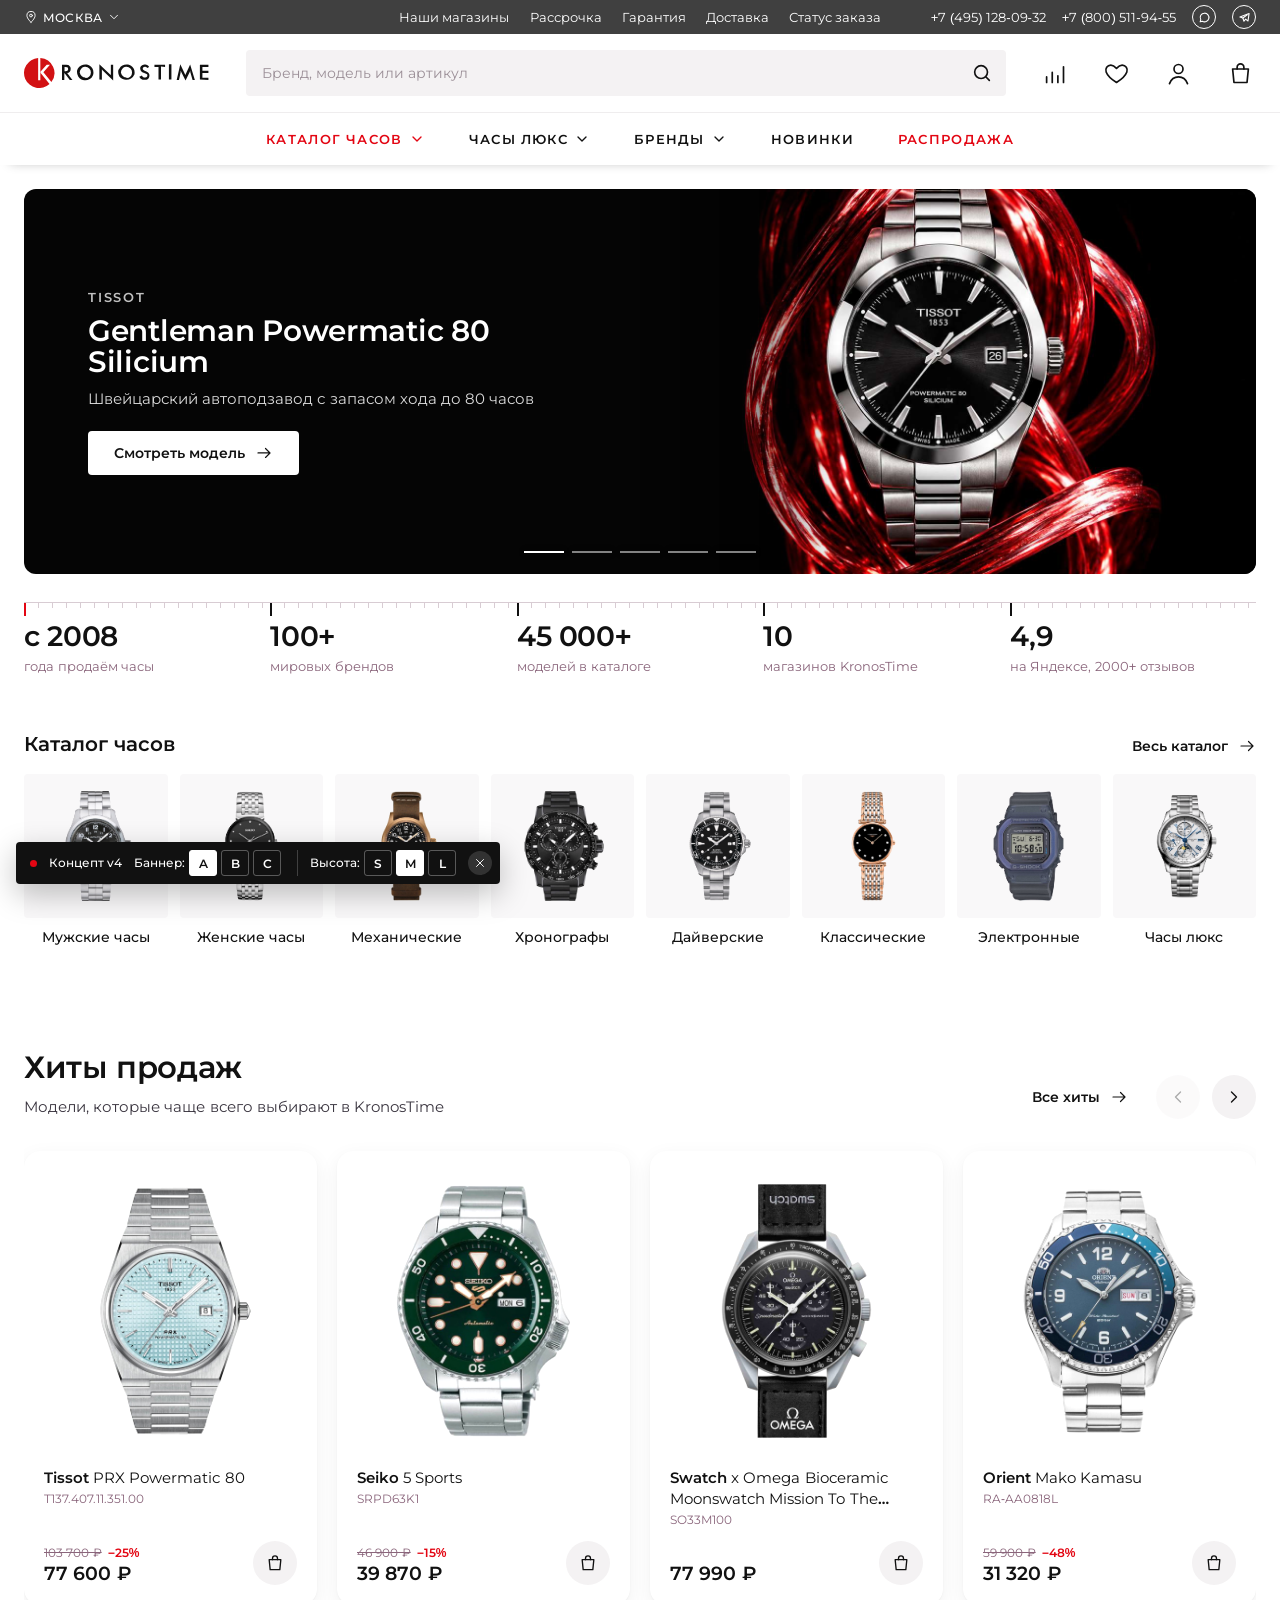
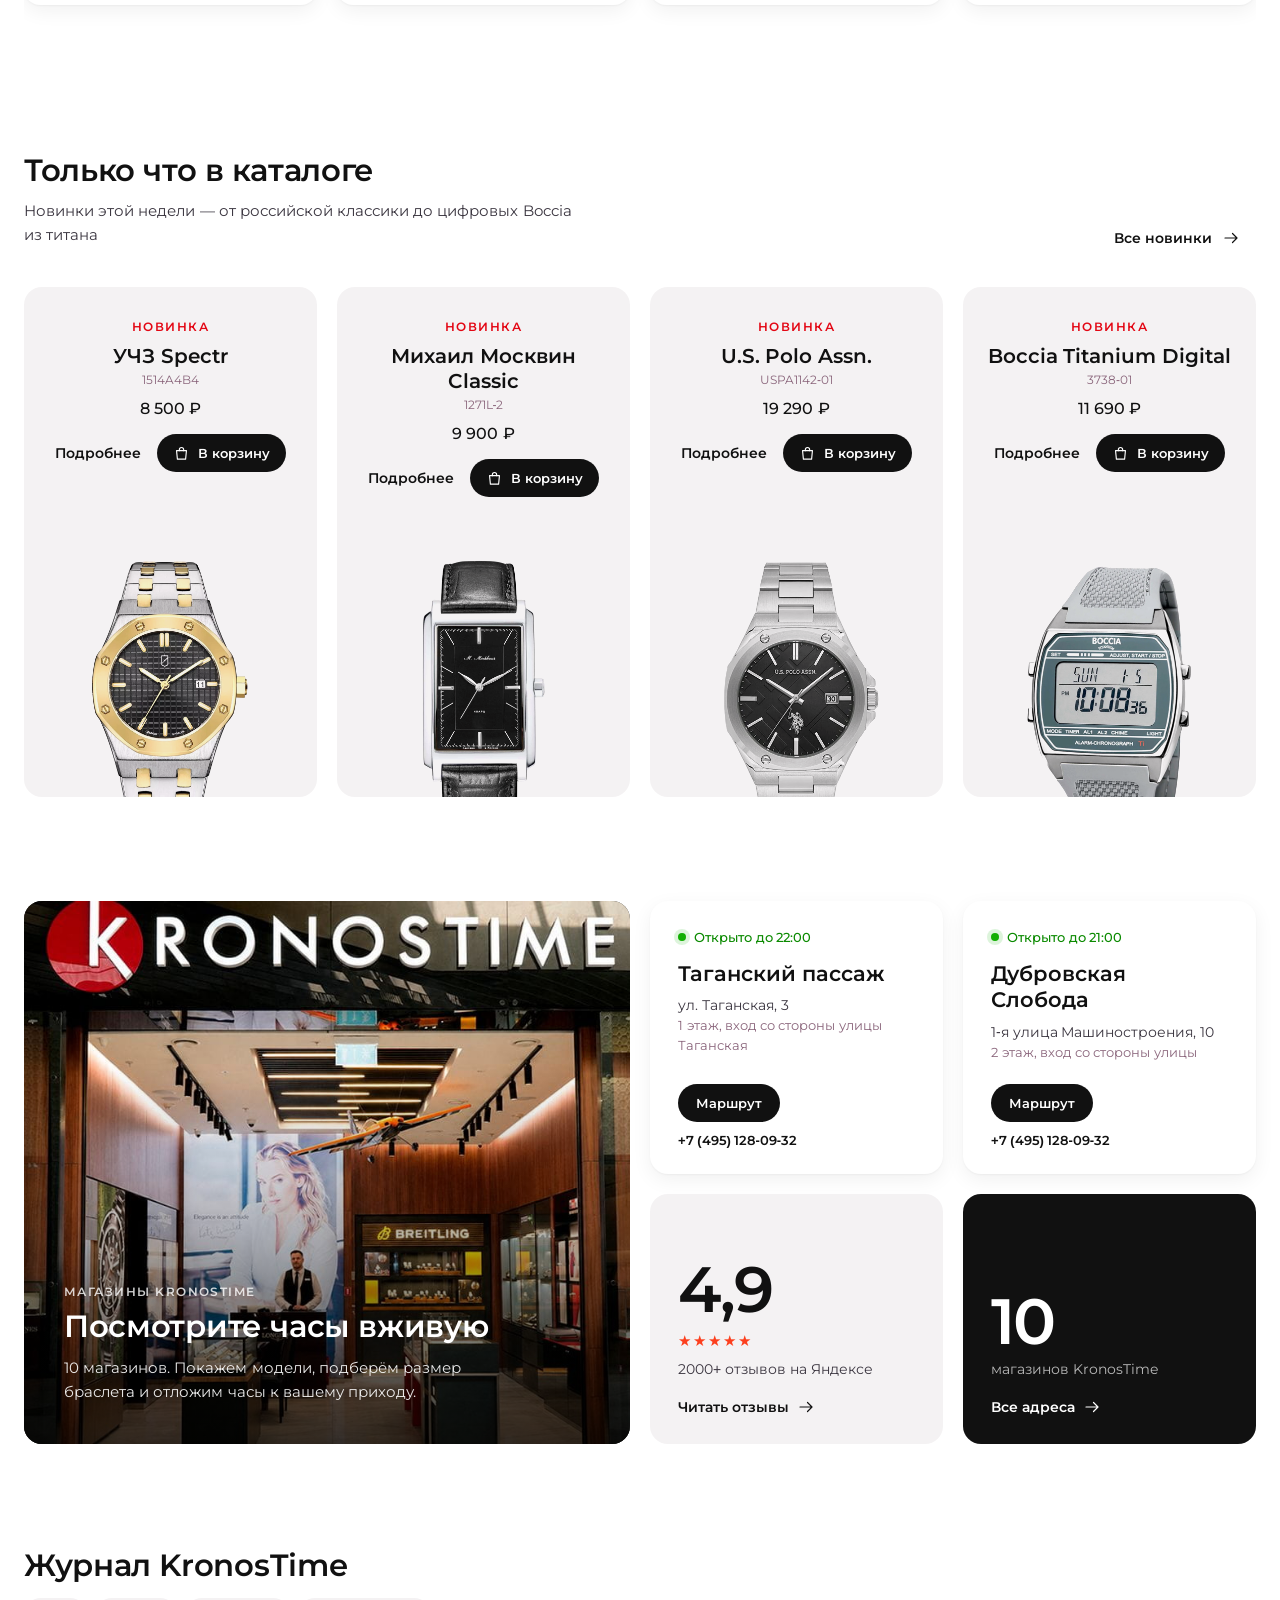
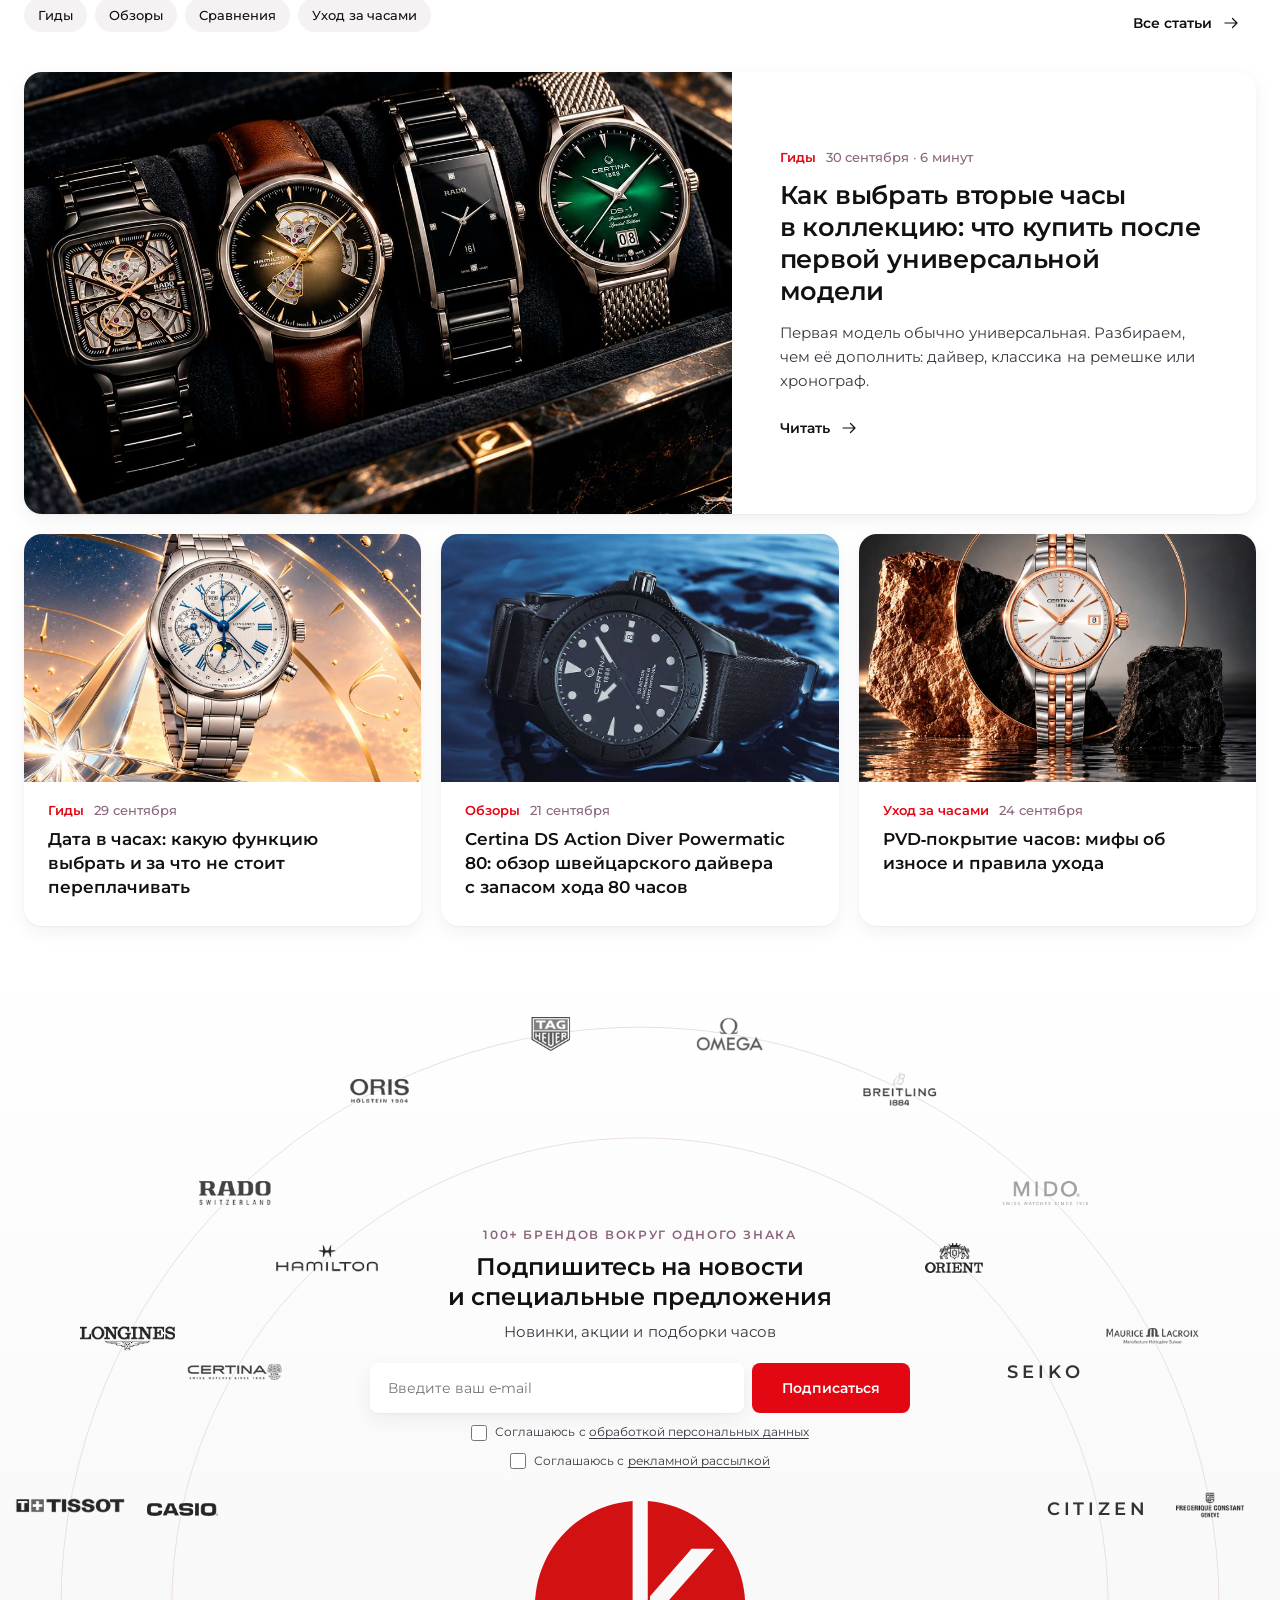
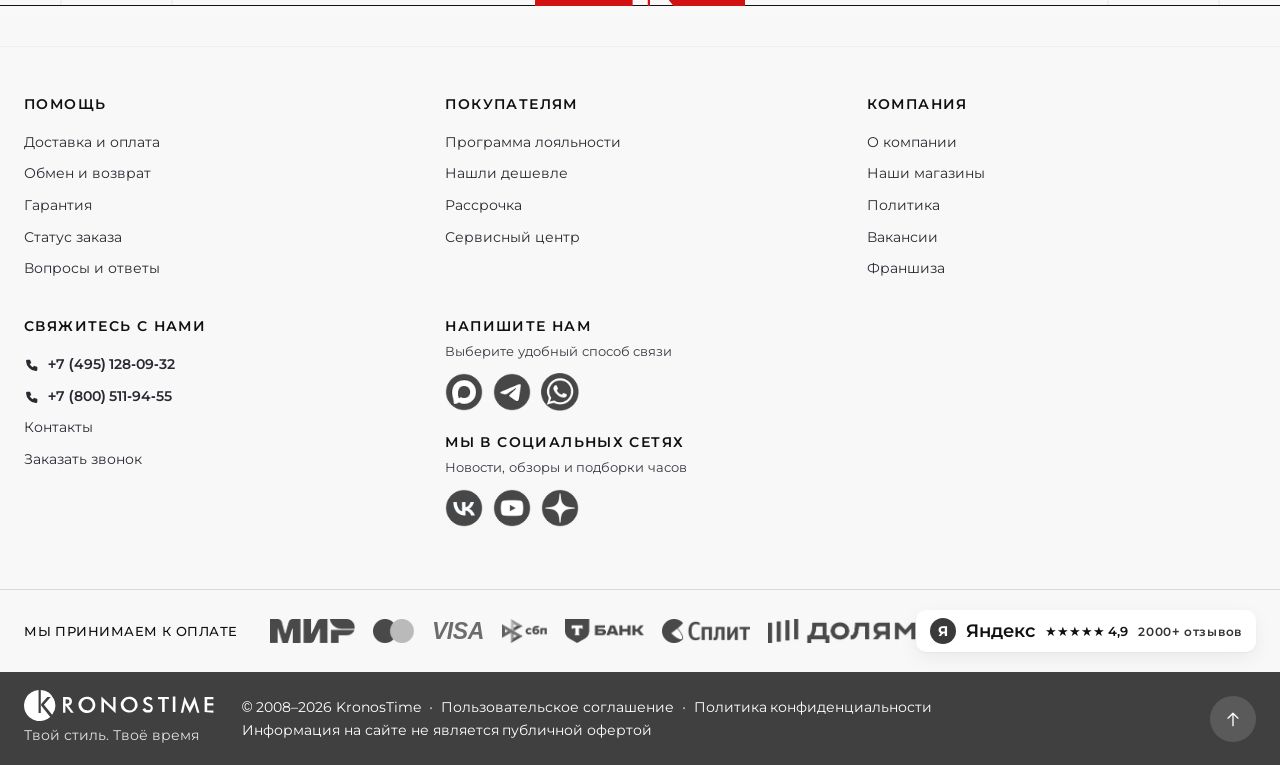
==== commit eb9ea15f: "Убрана ссылка на историю магазинов" ====
--- a/v4/index.html
+++ b/v4/index.html
@@ -317,7 +317,6 @@
     <button type="button" data-variant="a" aria-pressed="true" title="Широкий, как у Bestwatch">A</button><button type="button" data-variant="b" aria-pressed="false" title="Широкий со списком баннеров">B</button><button type="button" data-variant="c" aria-pressed="false" title="Баннер и хит продаж, как сейчас">C</button></span>
   <span class="cb__g" role="group" aria-label="Высота баннера">Высота:
     <button type="button" data-bsize="s" aria-pressed="false" title="Низкий, 3,6 : 1">S</button><button type="button" data-bsize="m" aria-pressed="true" title="Средний, 3,2 : 1">M</button><button type="button" data-bsize="l" aria-pressed="false" title="Высокий, 2,4 : 1 — был раньше">L</button></span>
-  <a class="cb__l" href="stores-history.html" data-real>история магазинов</a>
   <button class="cb__x" type="button" aria-label="Скрыть панель"><svg class="i" viewBox="0 0 24 24" aria-hidden="true" focusable="false"><path d="M6 6l12 12M18 6 6 18"/></svg></button>
 </div>
 <div class="toast" role="status" aria-live="polite"></div>
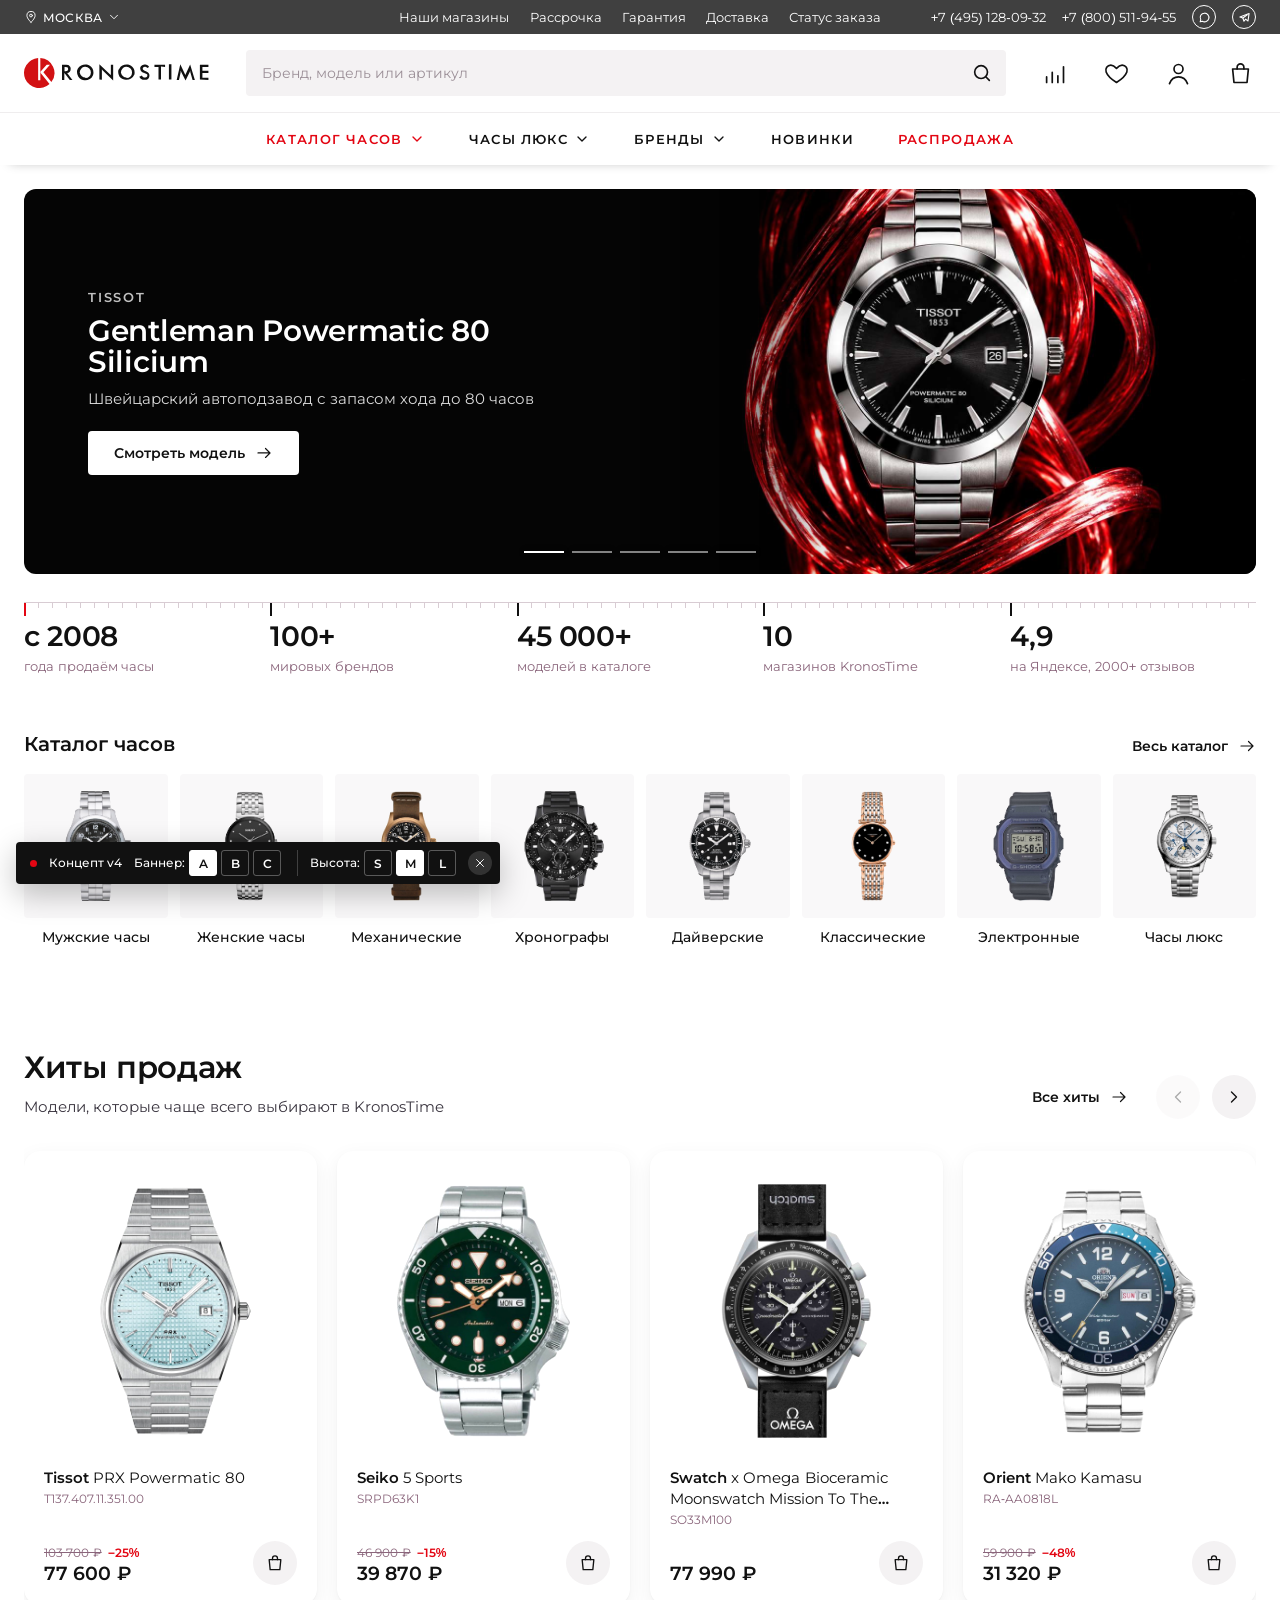
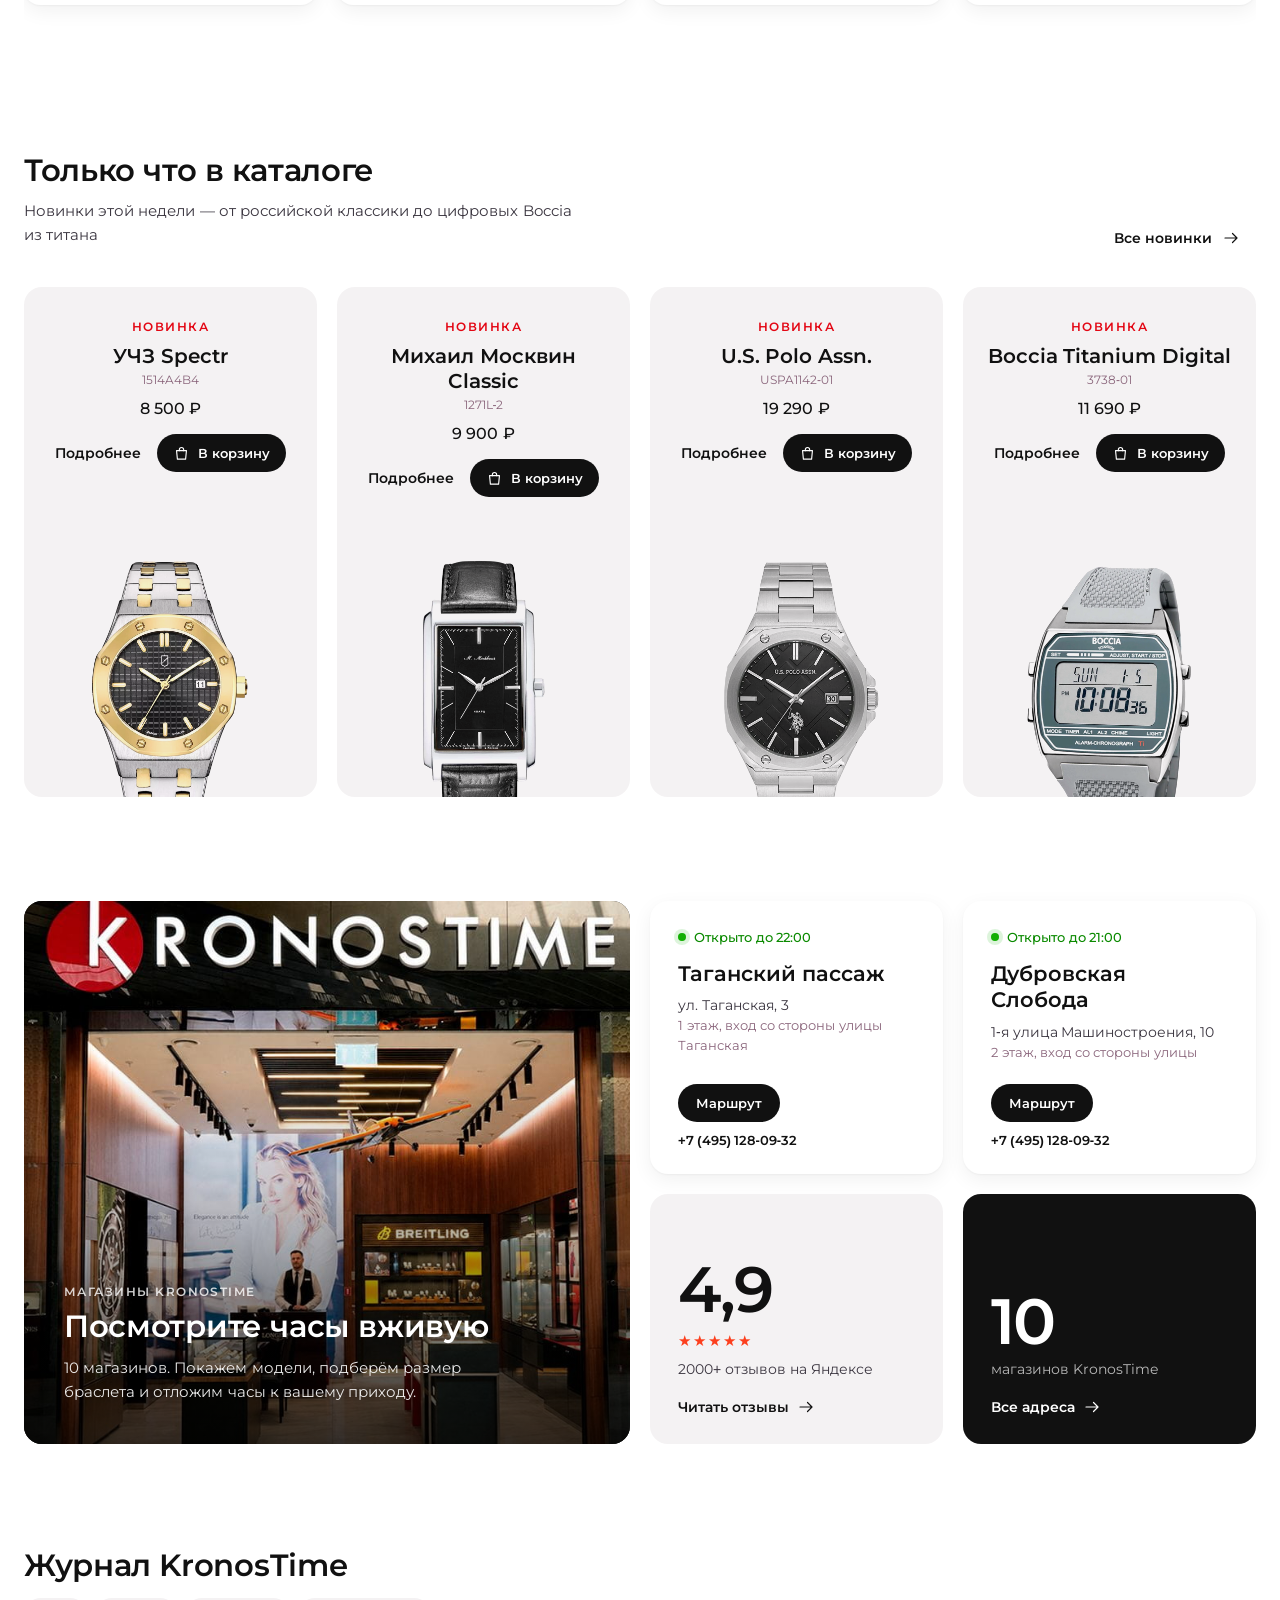
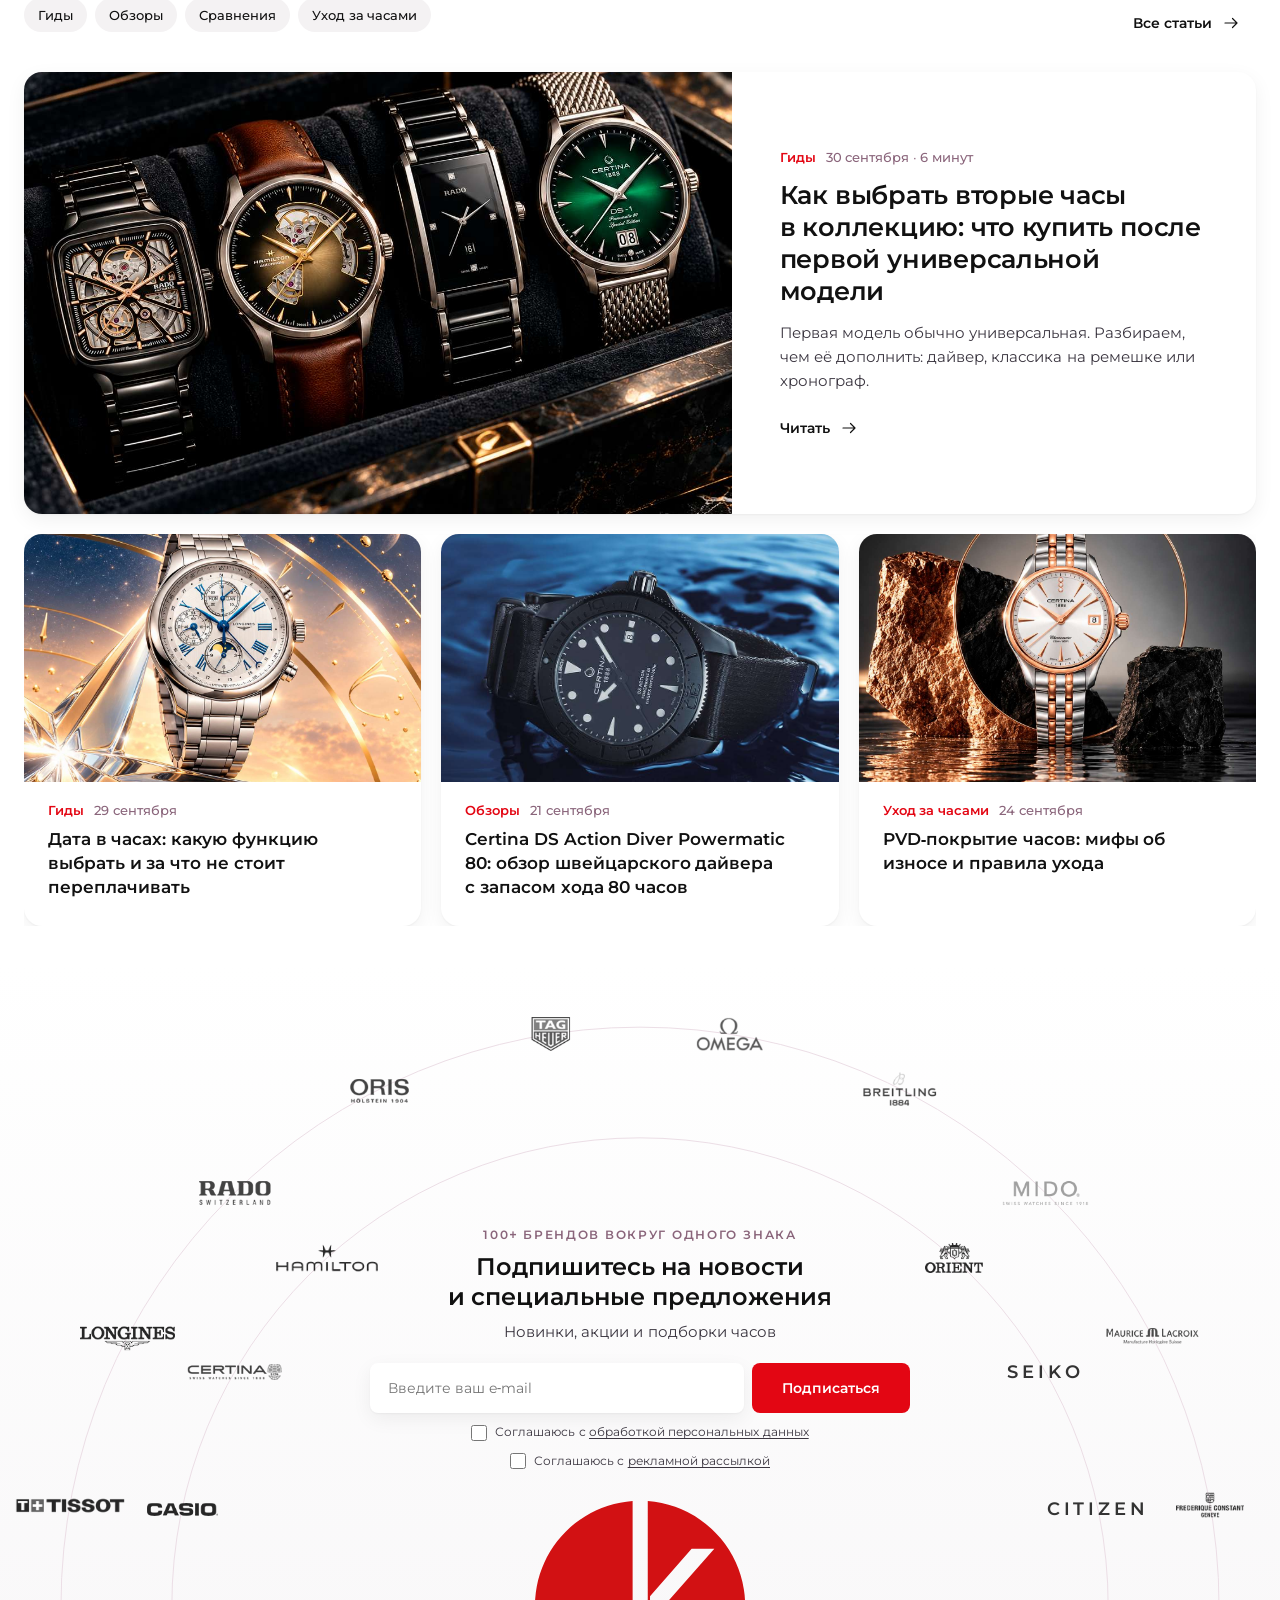
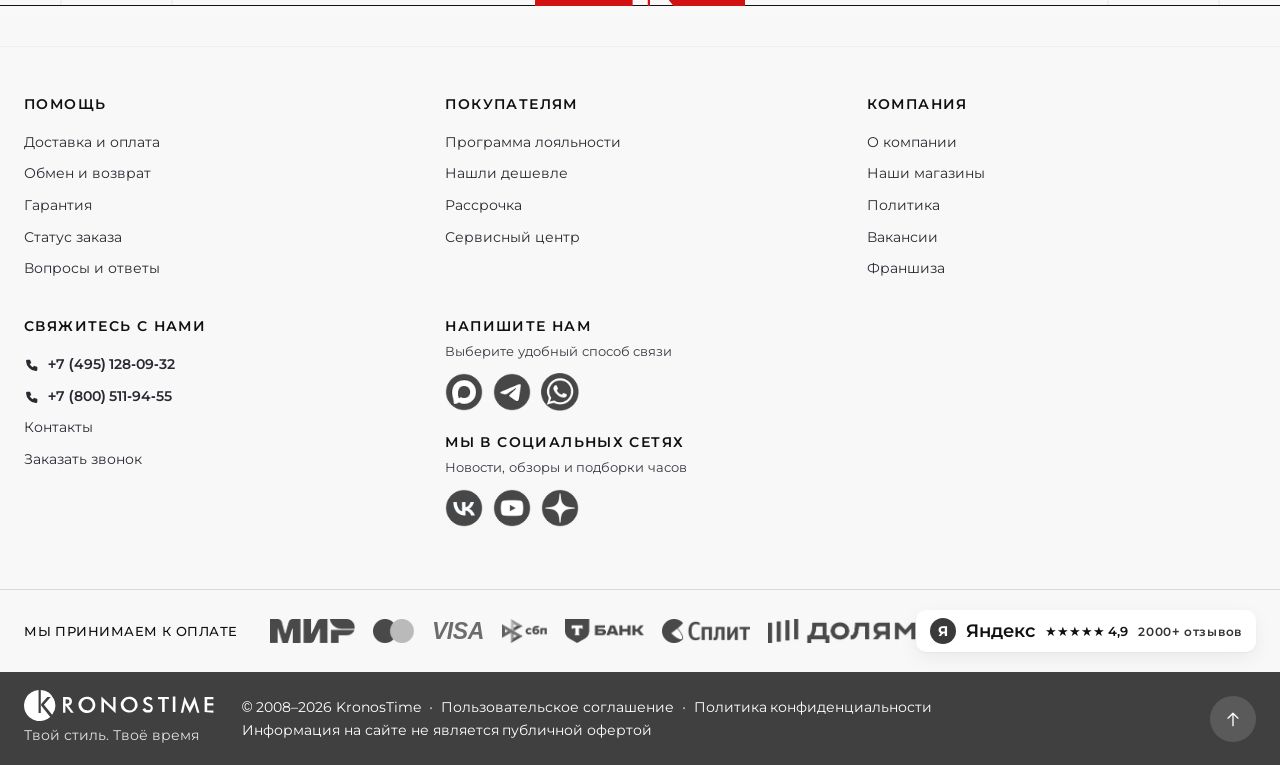
==== commit 54044cfd: "Мобильная версия: ленты, фото новинок, бренды" ====
--- a/v4/index.html
+++ b/v4/index.html
@@ -269,6 +269,7 @@
     <div class="sun__stage rv">
       <svg class="sun__arcs" viewBox="0 0 1000 500" preserveAspectRatio="none" aria-hidden="true"><path d="M30 500 A470 470 0 0 1 970 500"/><path d="M120 500 A380 380 0 0 1 880 500"/></svg>
       <ul class="sun__brands" aria-label="Популярные бренды"><li class="sun__b sun__b--o" style="--a:170.0deg"><a href="#" data-to="бренд Tissot"><img src="../assets/logo/tissot.png" alt="Tissot" loading="lazy"></a></li><li class="sun__b sun__b--o" style="--a:152.2deg"><a href="#" data-to="бренд Longines"><img src="../assets/logo/longines.png" alt="Longines" loading="lazy"></a></li><li class="sun__b sun__b--o" style="--a:134.4deg"><a href="#" data-to="бренд Rado"><img src="../assets/logo/rado.png" alt="Rado" loading="lazy"></a></li><li class="sun__b sun__b--o" style="--a:116.7deg"><a href="#" data-to="бренд Oris"><img src="../assets/logo/oris.png" alt="Oris" loading="lazy"></a></li><li class="sun__b sun__b--o" style="--a:98.9deg"><a href="#" data-to="бренд TAG Heuer"><img src="../assets/logo/tagheuer.png" alt="TAG Heuer" loading="lazy"></a></li><li class="sun__b sun__b--o" style="--a:81.1deg"><a href="#" data-to="бренд Omega"><img src="../assets/logo/omega.png" alt="Omega" loading="lazy"></a></li><li class="sun__b sun__b--o" style="--a:63.3deg"><a href="#" data-to="бренд Breitling"><img src="../assets/logo/breitling.png" alt="Breitling" loading="lazy"></a></li><li class="sun__b sun__b--o" style="--a:45.6deg"><a href="#" data-to="бренд Mido"><img src="../assets/logo/mido.png" alt="Mido" loading="lazy"></a></li><li class="sun__b sun__b--o" style="--a:27.8deg"><a href="#" data-to="бренд Maurice Lacroix"><img src="../assets/logo/ml.png" alt="Maurice Lacroix" loading="lazy"></a></li><li class="sun__b sun__b--o" style="--a:10.0deg"><a href="#" data-to="бренд Frederique Constant"><img src="../assets/logo/fc.png" alt="Frederique Constant" loading="lazy"></a></li><li class="sun__b sun__b--i" style="--a:168.0deg"><a href="#" data-to="бренд Casio"><img src="../assets/logo/casio.png" alt="Casio" loading="lazy"></a></li><li class="sun__b sun__b--i" style="--a:150.0deg"><a href="#" data-to="бренд Certina"><img src="../assets/logo/certina.png" alt="Certina" loading="lazy"></a></li><li class="sun__b sun__b--i" style="--a:132.0deg"><a href="#" data-to="бренд Hamilton"><img src="../assets/logo/hamilton.png" alt="Hamilton" loading="lazy"></a></li><li class="sun__b sun__b--i" style="--a:48.0deg"><a href="#" data-to="бренд Orient"><img src="../assets/logo/orient.png" alt="Orient" loading="lazy"></a></li><li class="sun__b sun__b--i" style="--a:30.0deg"><a href="#" data-to="бренд Seiko"><span class="sun__word">Seiko</span></a></li><li class="sun__b sun__b--i" style="--a:12.0deg"><a href="#" data-to="бренд Citizen"><span class="sun__word">Citizen</span></a></li></ul>
+      <div class="sun__marq" aria-hidden="true"><div class="sun__track"><img src="../assets/logo/tissot.png" alt=""><img src="../assets/logo/longines.png" alt=""><img src="../assets/logo/rado.png" alt=""><img src="../assets/logo/oris.png" alt=""><img src="../assets/logo/tagheuer.png" alt=""><img src="../assets/logo/omega.png" alt=""><img src="../assets/logo/breitling.png" alt=""><img src="../assets/logo/mido.png" alt=""><img src="../assets/logo/ml.png" alt=""><img src="../assets/logo/fc.png" alt=""><img src="../assets/logo/casio.png" alt=""><img src="../assets/logo/certina.png" alt=""><img src="../assets/logo/hamilton.png" alt=""><img src="../assets/logo/orient.png" alt=""><span class="sun__word">Seiko</span><span class="sun__word">Citizen</span><img src="../assets/logo/tissot.png" alt=""><img src="../assets/logo/longines.png" alt=""><img src="../assets/logo/rado.png" alt=""><img src="../assets/logo/oris.png" alt=""><img src="../assets/logo/tagheuer.png" alt=""><img src="../assets/logo/omega.png" alt=""><img src="../assets/logo/breitling.png" alt=""><img src="../assets/logo/mido.png" alt=""><img src="../assets/logo/ml.png" alt=""><img src="../assets/logo/fc.png" alt=""><img src="../assets/logo/casio.png" alt=""><img src="../assets/logo/certina.png" alt=""><img src="../assets/logo/hamilton.png" alt=""><img src="../assets/logo/orient.png" alt=""><span class="sun__word">Seiko</span><span class="sun__word">Citizen</span></div></div>
       <div class="sun__core">
         <p class="sun__k">100+ брендов вокруг одного знака</p>
         <h2 class="sun__h" id="sun-h">Подпишитесь на новости и специальные предложения</h2>
--- a/v4/style.css
+++ b/v4/style.css
@@ -840,3 +840,66 @@
 .shelf__item { width: auto; }
 @media (max-width: 1100px) { .shelf__list { grid-auto-columns: calc((100% - 40px) / 3); } }
 @media (max-width: 767px) { .shelf__list { grid-auto-columns: calc((100% - 14px) / 2); } }
+
+/* ---------- Телефон: ничего не должно выходить за ширину экрана ---------- */
+html, body { overflow-x: clip; }
+@media (max-width: 767px) {
+  .ha__t { display: none; }
+  /* Факты — сеткой в две колонки, без горизонтальной прокрутки */
+  .facts__list { grid-template-columns: 1fr 1fr; grid-auto-flow: row; grid-auto-columns: auto; gap: 18px 16px; overflow: visible; margin: 0 auto; padding: 0 var(--gut); }
+  .facts__list li:last-child { grid-column: 1 / -1; }
+  /* Панель концепта: одна аккуратная строка внутри экрана */
+  .cb { left: 8px; right: 8px; gap: 8px; padding: 6px 6px 6px 10px; flex-wrap: nowrap; overflow: hidden; }
+  .cb__dot, .cb__t { display: none; }
+  .cb__g { font-size: 11px; gap: 3px; }
+  .cb__g + .cb__g { padding-left: 8px; margin-left: 0; }
+  .cb__g button { width: 26px; height: 24px; }
+  /* На тач-экранах карточки не «залипают» в поднятом состоянии после касания */
+  .pc--shelf:hover, .nt:hover, .jf:hover, .jc:hover, .sh:hover, .sc:hover, .sy:hover, .sa:hover { transform: none; }
+  .nt:hover .nt__img img { transform: translateY(14%); }
+}
+@media (hover: none) {
+  .pc--shelf:hover, .nt:hover, .jf:hover, .jc:hover, .sh:hover, .sc:hover, .sy:hover, .sa:hover { transform: none; box-shadow: var(--sh-1); }
+}
+@media (max-width: 767px) {
+  /* Новинки: плитка ниже, часы ближе к тексту */
+  .nt { padding: 22px 18px 0; }
+  .nt__img { height: 200px; padding-top: 12px; }
+  .nt__img img { transform: translateY(10%); }
+  .nt__acts { gap: 12px; margin-top: 12px; }
+  .nt__cart { height: 36px; padding: 0 14px; }
+  /* Бренды: на телефоне вместо дуги — аккуратная сетка логотипов над формой */
+  .sun__stage { padding-top: 0; aspect-ratio: auto; container-type: normal; }
+  .sun__arcs, .sun__disc, .sun__stage::after { display: none; }
+  .sun__brands { display: grid; grid-template-columns: repeat(3, 1fr); gap: 8px; }
+  .sun__b, .sun__b:nth-child(n) { position: static; display: block; transform: none; }
+  .sun__b a { height: 56px; min-width: 0; border-radius: 12px; background: #fff; box-shadow: var(--sh-1); }
+  .sun__b img { max-width: 72%; max-height: 22px; }
+  .sun__word { font-size: 11px; }
+  .sun__core { margin-top: 28px; }
+}
+@media (max-width: 767px) { .sun__b:last-child { display: none; } .sun { margin-top: 48px; } }
+
+/* ---------- Телефон: ленты листаются только вбок, не «плывут» вверх-вниз ---------- */
+.shelf, .nt__grid, .jc__grid, .cs__grid, .cxs__list { overflow-y: hidden; overscroll-behavior-x: contain; }
+.sun__marq { display: none; }
+@media (max-width: 767px) {
+  .shelf, .nt__grid, .jc__grid, .cxs__list { touch-action: pan-x pan-y; -webkit-overflow-scrolling: touch; }
+  /* внутри лент без «всплывания» — оно сдвигало карточки по вертикали */
+  .shelf .rv, .nt__grid .rv, .jc__grid .rv { opacity: 1; transform: none; transition: none; }
+  /* Новинки: белая плитка, фото без режима наложения (Safari на iPhone его не рисует внутри прокрутки) */
+  .nt { background: #fff; box-shadow: var(--sh-1); }
+  .nt__img img, .nt:hover .nt__img img { mix-blend-mode: normal; filter: none; transform: none; }
+  .nt__img { height: 210px; padding-bottom: 14px; }
+  /* Бренды: одна бегущая строка логотипов вместо сетки */
+  .sun { padding-top: 32px; }
+  .sun__brands { display: none; }
+  .sun__marq { display: block; overflow: hidden; margin: 0 calc(var(--gut) * -1); -webkit-mask-image: linear-gradient(90deg, transparent, #000 12%, #000 88%, transparent); mask-image: linear-gradient(90deg, transparent, #000 12%, #000 88%, transparent); }
+  .sun__track { display: flex; align-items: center; gap: 36px; width: max-content; padding: 6px 0; animation: sunmarq 38s linear infinite; }
+  .sun__track img { height: 20px; width: auto; filter: grayscale(1); opacity: .8; }
+  .sun__track .sun__word { font-size: 12px; letter-spacing: .2em; white-space: nowrap; }
+  .sun__core { margin-top: 24px; }
+}
+@keyframes sunmarq { to { transform: translateX(-50%); } }
+@media (prefers-reduced-motion: reduce) { .sun__track { animation: none; } }
+@media (max-width: 767px) { .nt__img img, .nt:hover .nt__img img { filter: brightness(1.06); } }
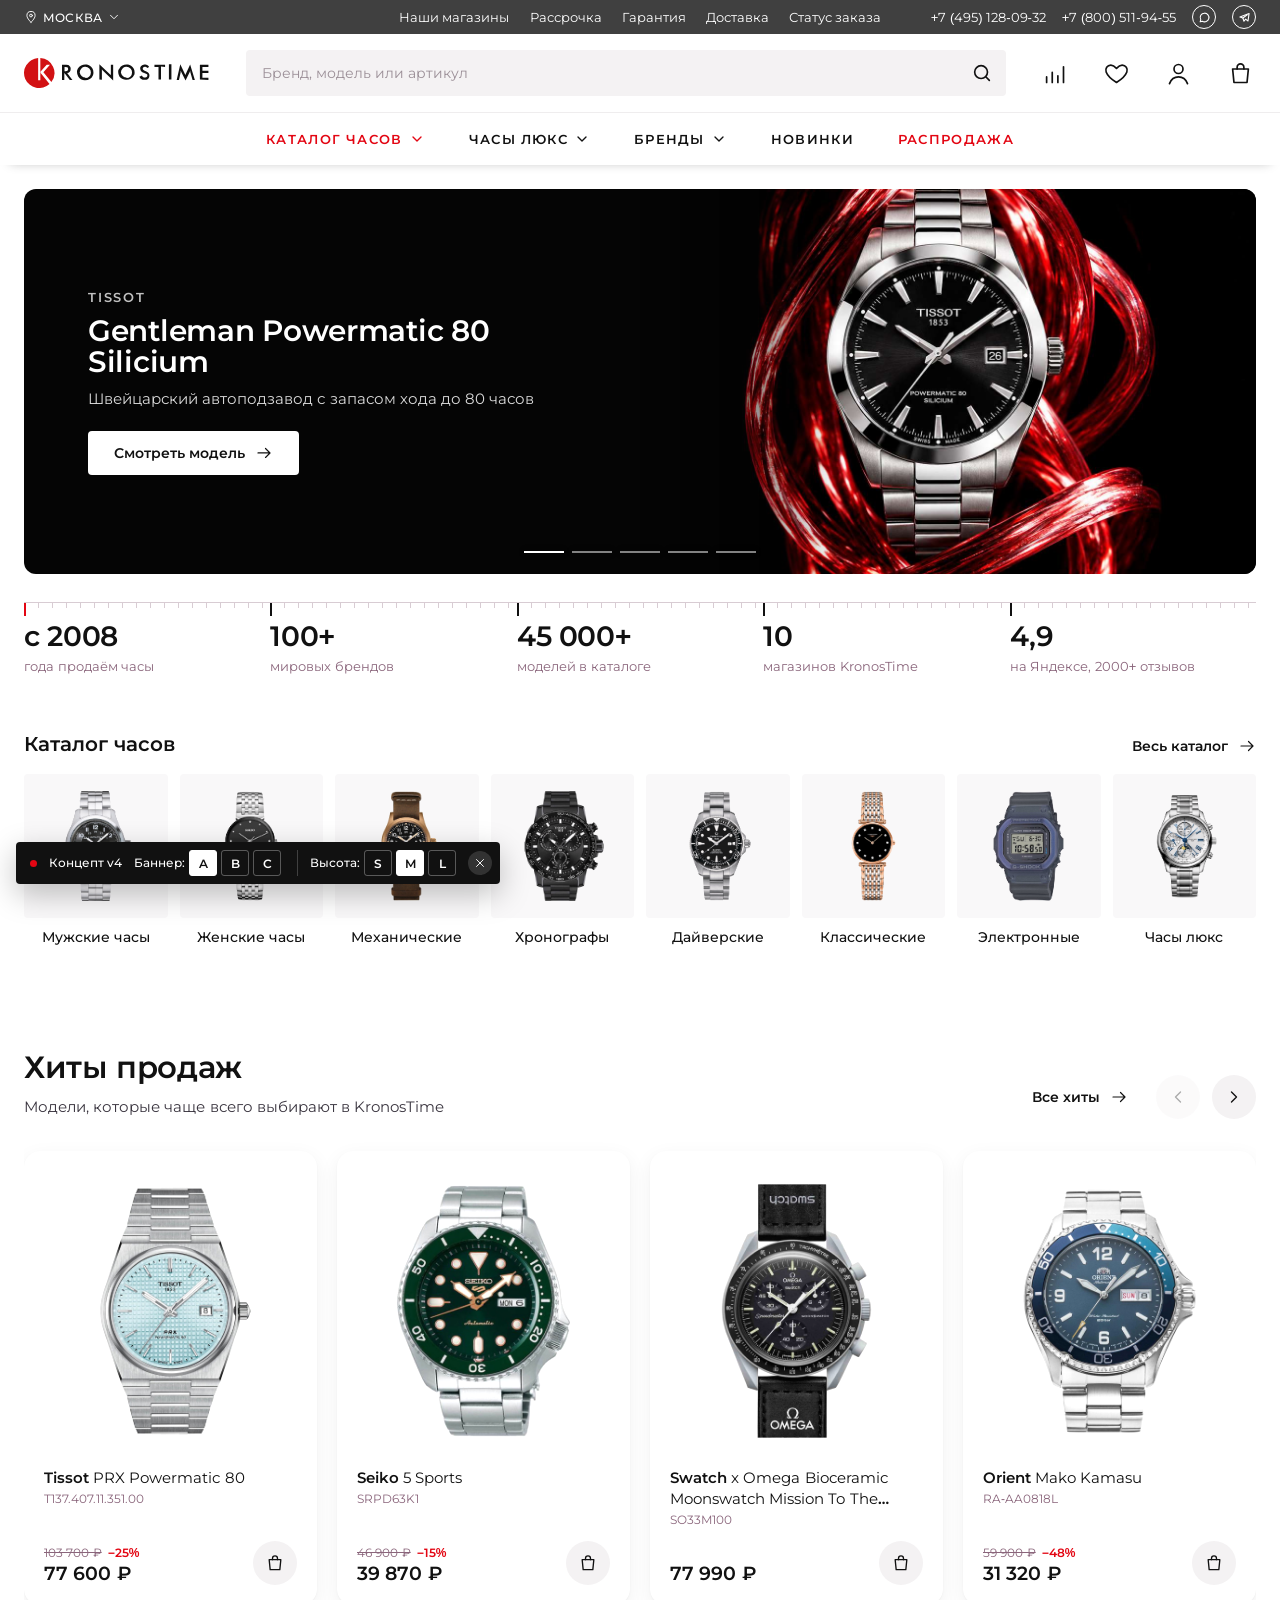
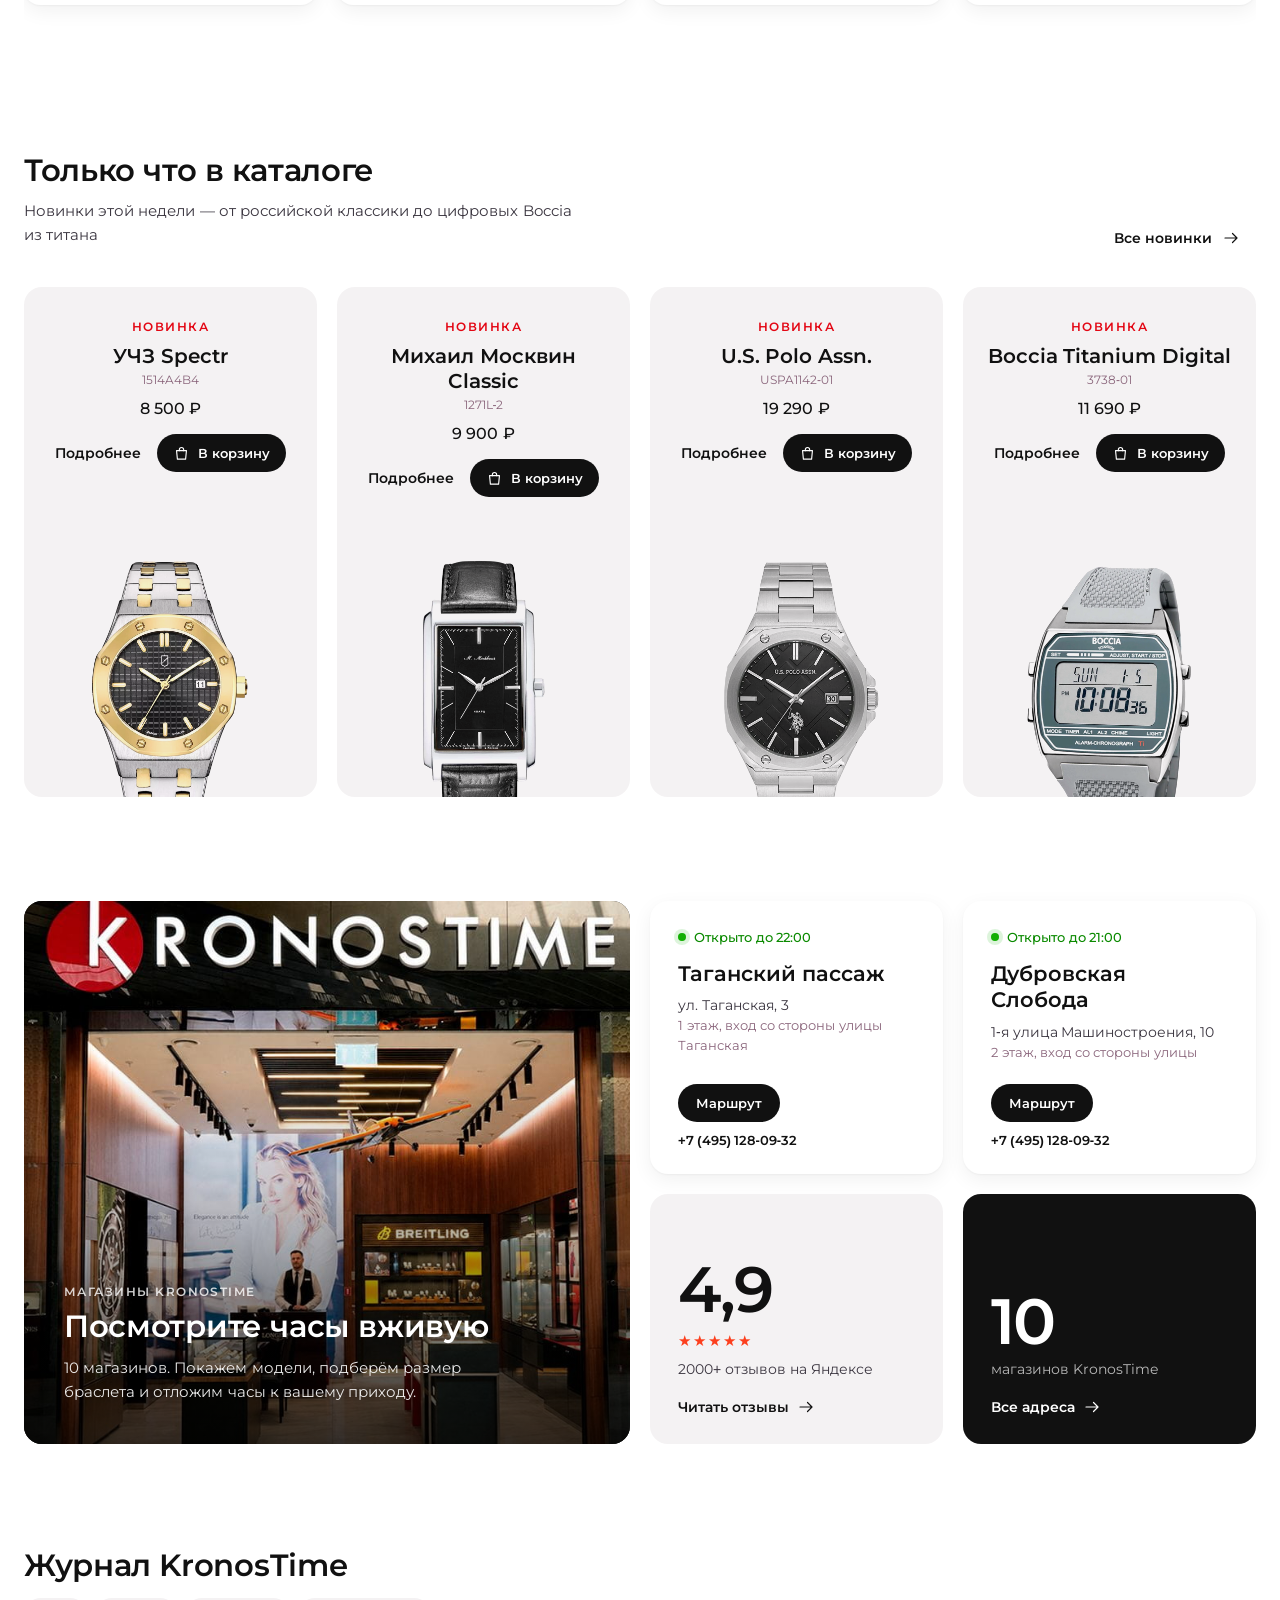
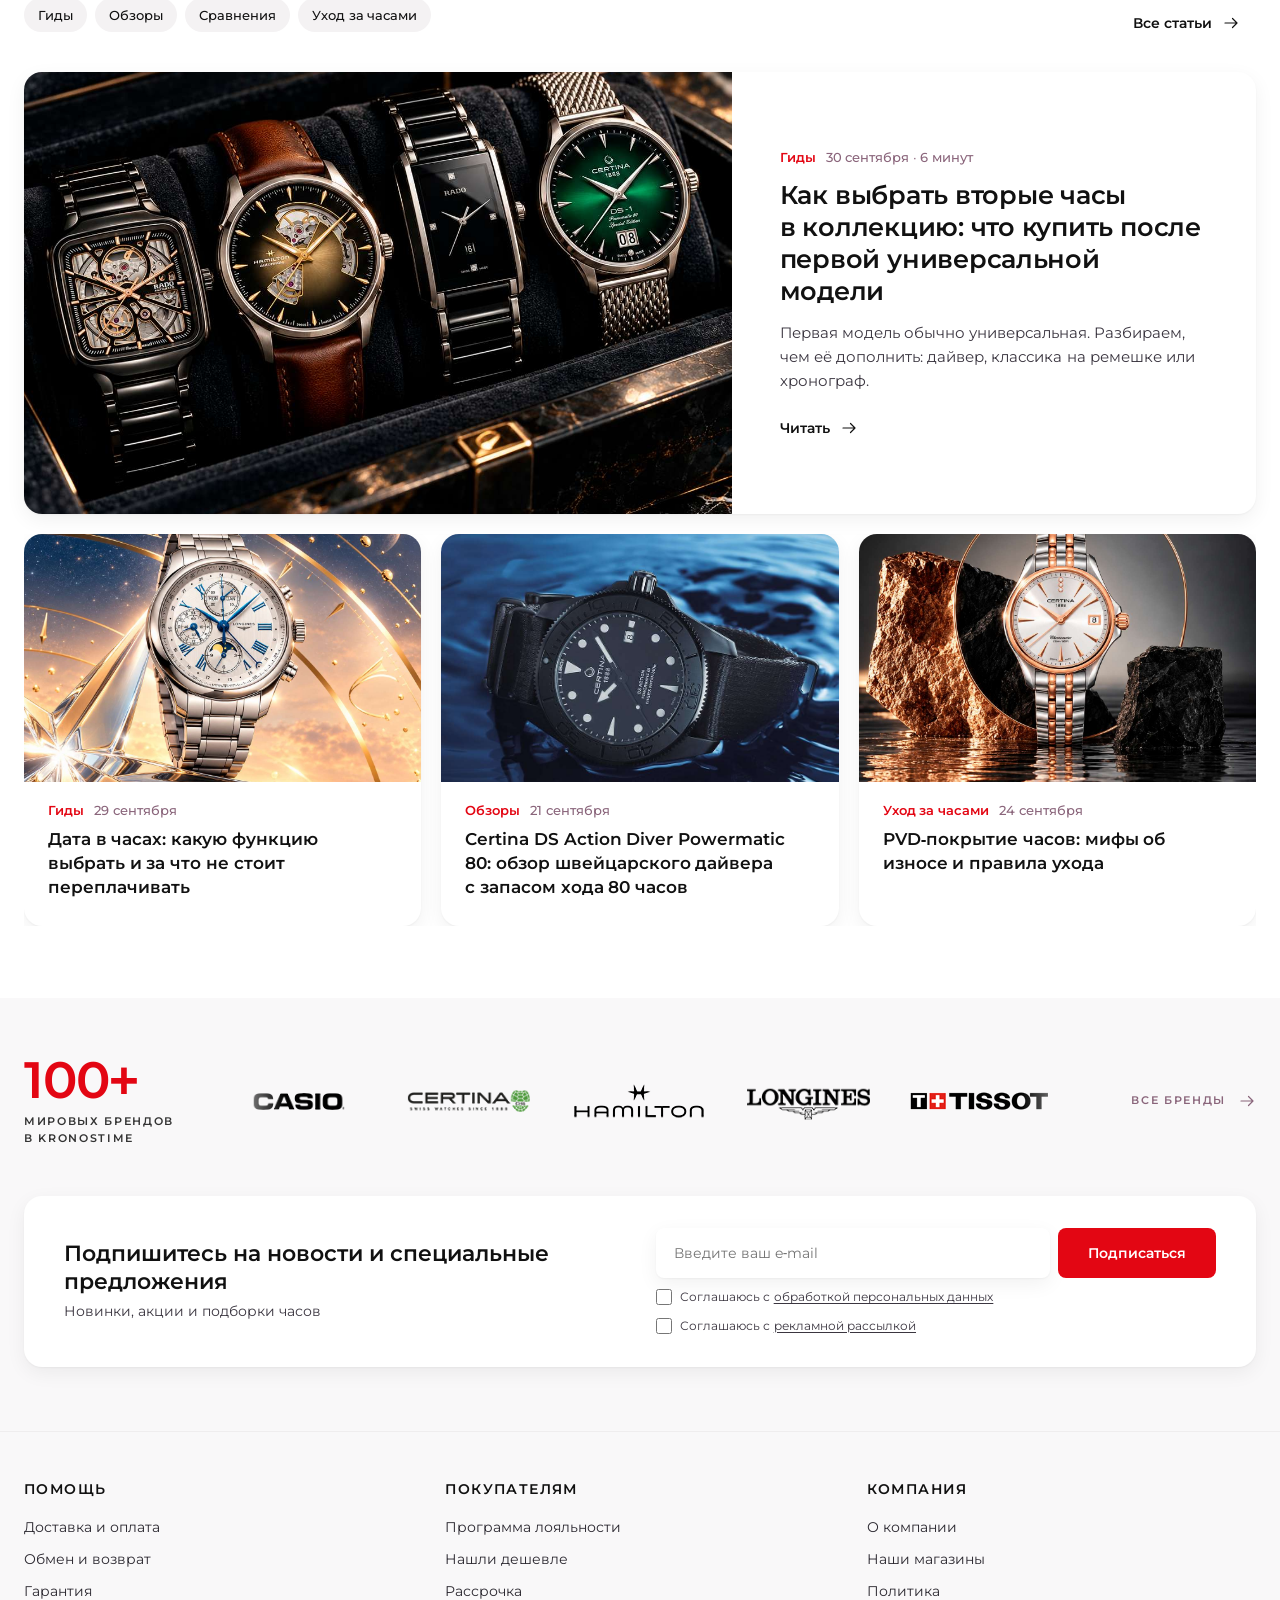
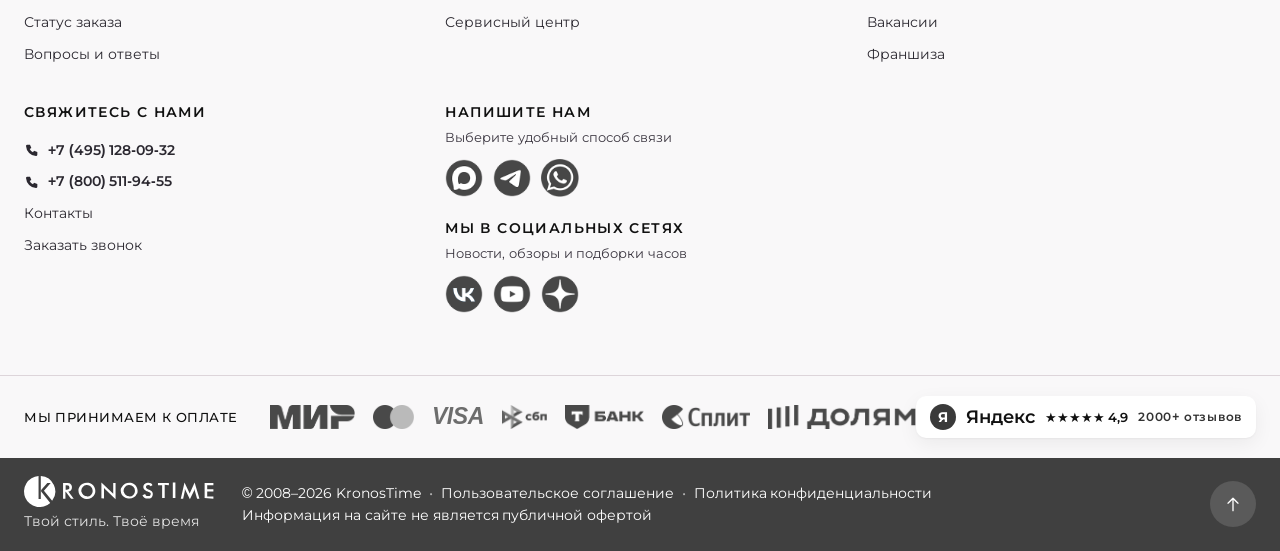
==== commit 7af414db: "Бренды как на странице магазина, мобильные правки" ====
--- a/v4/index.html
+++ b/v4/index.html
@@ -8,7 +8,7 @@
 <link rel="icon" href="../assets/site/mark.svg">
 <link rel="preload" href="../fonts/Montserrat-Medium.woff2" as="font" type="font/woff2" crossorigin>
 <link rel="preload" href="../fonts/Montserrat-SemiBold.woff2" as="font" type="font/woff2" crossorigin>
-<link rel="stylesheet" href="style.css">
+<link rel="stylesheet" href="style.css?v=1791137611">
 </head>
 <body data-banner="a" data-bsize="m">
 <a class="skip" href="#main">К содержимому</a>
@@ -198,7 +198,7 @@
   <span class="nt__ref">1514A4B4</span>
   <span class="nt__price">8 500 ₽</span>
   <div class="nt__acts"><a class="nt__more" href="#" data-to="карточка УЧЗ Spectr 1514A4B4">Подробнее</a><button class="nt__cart" type="button" data-cart-btn aria-label="В корзину: УЧЗ Spectr 1514A4B4"><svg class="i" viewBox="0 0 24 24" aria-hidden="true" focusable="false"><path d="M5 8h14l-1.2 12H6.2L5 8z"/><path d="M9 8V6.5a3 3 0 0 1 6 0V8"/></svg>В корзину</button></div>
-  <a class="nt__img" href="#" data-to="карточка УЧЗ Spectr 1514A4B4" tabindex="-1" aria-hidden="true"><img src="../assets/pb/1819256.jpg" alt="" loading="lazy"></a>
+  <a class="nt__img" href="#" data-to="карточка УЧЗ Spectr 1514A4B4" tabindex="-1" aria-hidden="true"><img src="../assets/pb/1819256.jpg" alt="" width="891" height="1100" decoding="async"></a>
   <button class="pc__fav" type="button" aria-label="В избранное: УЧЗ Spectr 1514A4B4" aria-pressed="false"><svg class="i" viewBox="0 0 24 24" aria-hidden="true" focusable="false"><path d="M12 20s-7.5-4.6-9.2-9.3C1.7 7.5 3.8 4.5 7 4.5c2 0 3.4 1.1 5 2.9 1.6-1.8 3-2.9 5-2.9 3.2 0 5.3 3 4.2 6.2C19.5 15.4 12 20 12 20z"/></svg></button>
 </article></li><li class="rv" style="--d:90ms"><article class="nt">
   <span class="nt__k">Новинка</span>
@@ -206,7 +206,7 @@
   <span class="nt__ref">1271L-2</span>
   <span class="nt__price">9 900 ₽</span>
   <div class="nt__acts"><a class="nt__more" href="#" data-to="карточка Михаил Москвин Classic 1271L-2">Подробнее</a><button class="nt__cart" type="button" data-cart-btn aria-label="В корзину: Михаил Москвин Classic 1271L-2"><svg class="i" viewBox="0 0 24 24" aria-hidden="true" focusable="false"><path d="M5 8h14l-1.2 12H6.2L5 8z"/><path d="M9 8V6.5a3 3 0 0 1 6 0V8"/></svg>В корзину</button></div>
-  <a class="nt__img" href="#" data-to="карточка Михаил Москвин Classic 1271L-2" tabindex="-1" aria-hidden="true"><img src="../assets/pb/1819259.jpg" alt="" loading="lazy"></a>
+  <a class="nt__img" href="#" data-to="карточка Михаил Москвин Classic 1271L-2" tabindex="-1" aria-hidden="true"><img src="../assets/pb/1819259.jpg" alt="" width="891" height="1100" decoding="async"></a>
   <button class="pc__fav" type="button" aria-label="В избранное: Михаил Москвин Classic 1271L-2" aria-pressed="false"><svg class="i" viewBox="0 0 24 24" aria-hidden="true" focusable="false"><path d="M12 20s-7.5-4.6-9.2-9.3C1.7 7.5 3.8 4.5 7 4.5c2 0 3.4 1.1 5 2.9 1.6-1.8 3-2.9 5-2.9 3.2 0 5.3 3 4.2 6.2C19.5 15.4 12 20 12 20z"/></svg></button>
 </article></li><li class="rv" style="--d:180ms"><article class="nt">
   <span class="nt__k">Новинка</span>
@@ -214,7 +214,7 @@
   <span class="nt__ref">USPA1142-01</span>
   <span class="nt__price">19 290 ₽</span>
   <div class="nt__acts"><a class="nt__more" href="#" data-to="карточка U.S. Polo Assn. USPA1142-01">Подробнее</a><button class="nt__cart" type="button" data-cart-btn aria-label="В корзину: U.S. Polo Assn. USPA1142-01"><svg class="i" viewBox="0 0 24 24" aria-hidden="true" focusable="false"><path d="M5 8h14l-1.2 12H6.2L5 8z"/><path d="M9 8V6.5a3 3 0 0 1 6 0V8"/></svg>В корзину</button></div>
-  <a class="nt__img" href="#" data-to="карточка U.S. Polo Assn. USPA1142-01" tabindex="-1" aria-hidden="true"><img src="../assets/pb/1818901.jpg" alt="" loading="lazy"></a>
+  <a class="nt__img" href="#" data-to="карточка U.S. Polo Assn. USPA1142-01" tabindex="-1" aria-hidden="true"><img src="../assets/pb/1818901.jpg" alt="" width="891" height="1100" decoding="async"></a>
   <button class="pc__fav" type="button" aria-label="В избранное: U.S. Polo Assn. USPA1142-01" aria-pressed="false"><svg class="i" viewBox="0 0 24 24" aria-hidden="true" focusable="false"><path d="M12 20s-7.5-4.6-9.2-9.3C1.7 7.5 3.8 4.5 7 4.5c2 0 3.4 1.1 5 2.9 1.6-1.8 3-2.9 5-2.9 3.2 0 5.3 3 4.2 6.2C19.5 15.4 12 20 12 20z"/></svg></button>
 </article></li><li class="rv" style="--d:270ms"><article class="nt">
   <span class="nt__k">Новинка</span>
@@ -222,7 +222,7 @@
   <span class="nt__ref">3738-01</span>
   <span class="nt__price">11 690 ₽</span>
   <div class="nt__acts"><a class="nt__more" href="#" data-to="карточка Boccia Digital 3738-01">Подробнее</a><button class="nt__cart" type="button" data-cart-btn aria-label="В корзину: Boccia Digital 3738-01"><svg class="i" viewBox="0 0 24 24" aria-hidden="true" focusable="false"><path d="M5 8h14l-1.2 12H6.2L5 8z"/><path d="M9 8V6.5a3 3 0 0 1 6 0V8"/></svg>В корзину</button></div>
-  <a class="nt__img" href="#" data-to="карточка Boccia Digital 3738-01" tabindex="-1" aria-hidden="true"><img src="../assets/pb/1818996.jpg" alt="" loading="lazy"></a>
+  <a class="nt__img" href="#" data-to="карточка Boccia Digital 3738-01" tabindex="-1" aria-hidden="true"><img src="../assets/pb/1818996.jpg" alt="" width="891" height="1100" decoding="async"></a>
   <button class="pc__fav" type="button" aria-label="В избранное: Boccia Digital 3738-01" aria-pressed="false"><svg class="i" viewBox="0 0 24 24" aria-hidden="true" focusable="false"><path d="M12 20s-7.5-4.6-9.2-9.3C1.7 7.5 3.8 4.5 7 4.5c2 0 3.4 1.1 5 2.9 1.6-1.8 3-2.9 5-2.9 3.2 0 5.3 3 4.2 6.2C19.5 15.4 12 20 12 20z"/></svg></button>
 </article></li></ul>
   </div>
@@ -266,21 +266,18 @@
 
 <section class="sun" aria-labelledby="sun-h">
   <div class="wrap">
-    <div class="sun__stage rv">
-      <svg class="sun__arcs" viewBox="0 0 1000 500" preserveAspectRatio="none" aria-hidden="true"><path d="M30 500 A470 470 0 0 1 970 500"/><path d="M120 500 A380 380 0 0 1 880 500"/></svg>
-      <ul class="sun__brands" aria-label="Популярные бренды"><li class="sun__b sun__b--o" style="--a:170.0deg"><a href="#" data-to="бренд Tissot"><img src="../assets/logo/tissot.png" alt="Tissot" loading="lazy"></a></li><li class="sun__b sun__b--o" style="--a:152.2deg"><a href="#" data-to="бренд Longines"><img src="../assets/logo/longines.png" alt="Longines" loading="lazy"></a></li><li class="sun__b sun__b--o" style="--a:134.4deg"><a href="#" data-to="бренд Rado"><img src="../assets/logo/rado.png" alt="Rado" loading="lazy"></a></li><li class="sun__b sun__b--o" style="--a:116.7deg"><a href="#" data-to="бренд Oris"><img src="../assets/logo/oris.png" alt="Oris" loading="lazy"></a></li><li class="sun__b sun__b--o" style="--a:98.9deg"><a href="#" data-to="бренд TAG Heuer"><img src="../assets/logo/tagheuer.png" alt="TAG Heuer" loading="lazy"></a></li><li class="sun__b sun__b--o" style="--a:81.1deg"><a href="#" data-to="бренд Omega"><img src="../assets/logo/omega.png" alt="Omega" loading="lazy"></a></li><li class="sun__b sun__b--o" style="--a:63.3deg"><a href="#" data-to="бренд Breitling"><img src="../assets/logo/breitling.png" alt="Breitling" loading="lazy"></a></li><li class="sun__b sun__b--o" style="--a:45.6deg"><a href="#" data-to="бренд Mido"><img src="../assets/logo/mido.png" alt="Mido" loading="lazy"></a></li><li class="sun__b sun__b--o" style="--a:27.8deg"><a href="#" data-to="бренд Maurice Lacroix"><img src="../assets/logo/ml.png" alt="Maurice Lacroix" loading="lazy"></a></li><li class="sun__b sun__b--o" style="--a:10.0deg"><a href="#" data-to="бренд Frederique Constant"><img src="../assets/logo/fc.png" alt="Frederique Constant" loading="lazy"></a></li><li class="sun__b sun__b--i" style="--a:168.0deg"><a href="#" data-to="бренд Casio"><img src="../assets/logo/casio.png" alt="Casio" loading="lazy"></a></li><li class="sun__b sun__b--i" style="--a:150.0deg"><a href="#" data-to="бренд Certina"><img src="../assets/logo/certina.png" alt="Certina" loading="lazy"></a></li><li class="sun__b sun__b--i" style="--a:132.0deg"><a href="#" data-to="бренд Hamilton"><img src="../assets/logo/hamilton.png" alt="Hamilton" loading="lazy"></a></li><li class="sun__b sun__b--i" style="--a:48.0deg"><a href="#" data-to="бренд Orient"><img src="../assets/logo/orient.png" alt="Orient" loading="lazy"></a></li><li class="sun__b sun__b--i" style="--a:30.0deg"><a href="#" data-to="бренд Seiko"><span class="sun__word">Seiko</span></a></li><li class="sun__b sun__b--i" style="--a:12.0deg"><a href="#" data-to="бренд Citizen"><span class="sun__word">Citizen</span></a></li></ul>
-      <div class="sun__marq" aria-hidden="true"><div class="sun__track"><img src="../assets/logo/tissot.png" alt=""><img src="../assets/logo/longines.png" alt=""><img src="../assets/logo/rado.png" alt=""><img src="../assets/logo/oris.png" alt=""><img src="../assets/logo/tagheuer.png" alt=""><img src="../assets/logo/omega.png" alt=""><img src="../assets/logo/breitling.png" alt=""><img src="../assets/logo/mido.png" alt=""><img src="../assets/logo/ml.png" alt=""><img src="../assets/logo/fc.png" alt=""><img src="../assets/logo/casio.png" alt=""><img src="../assets/logo/certina.png" alt=""><img src="../assets/logo/hamilton.png" alt=""><img src="../assets/logo/orient.png" alt=""><span class="sun__word">Seiko</span><span class="sun__word">Citizen</span><img src="../assets/logo/tissot.png" alt=""><img src="../assets/logo/longines.png" alt=""><img src="../assets/logo/rado.png" alt=""><img src="../assets/logo/oris.png" alt=""><img src="../assets/logo/tagheuer.png" alt=""><img src="../assets/logo/omega.png" alt=""><img src="../assets/logo/breitling.png" alt=""><img src="../assets/logo/mido.png" alt=""><img src="../assets/logo/ml.png" alt=""><img src="../assets/logo/fc.png" alt=""><img src="../assets/logo/casio.png" alt=""><img src="../assets/logo/certina.png" alt=""><img src="../assets/logo/hamilton.png" alt=""><img src="../assets/logo/orient.png" alt=""><span class="sun__word">Seiko</span><span class="sun__word">Citizen</span></div></div>
-      <div class="sun__core">
-        <p class="sun__k">100+ брендов вокруг одного знака</p>
-        <h2 class="sun__h" id="sun-h">Подпишитесь на новости и специальные предложения</h2>
-        <p class="sun__sub">Новинки, акции и подборки часов</p>
-        <form class="sub" novalidate>
-          <div class="sub__row"><label class="sr-only" for="sub-mail">E-mail</label><input id="sub-mail" type="email" placeholder="Введите ваш e-mail" required><button class="btn" type="submit">Подписаться</button></div>
-          <label class="chk"><input type="checkbox" required><span>Соглашаюсь с <a href="#" data-to="обработка персональных данных">обработкой персональных данных</a></span></label>
-          <label class="chk"><input type="checkbox"><span>Соглашаюсь с <a href="#" data-to="рекламная рассылка">рекламной рассылкой</a></span></label>
-        </form>
-      </div>
-      <span class="sun__disc" aria-hidden="true"><img src="../assets/site/mark.svg" alt=""></span>
+    <div class="br rv">
+      <div class="br__count"><b>100+</b><span>мировых брендов<br>в KronosTime</span></div>
+      <div class="br__slider"><ul class="br__track" aria-label="Бренды"><li><a href="#" data-to="бренд Casio" title="Casio"><img src="../assets/logo/casio.png" alt="Casio"></a></li><li><a href="#" data-to="бренд Certina" title="Certina"><img src="../assets/logo/certina.png" alt="Certina"></a></li><li><a href="#" data-to="бренд Hamilton" title="Hamilton"><img src="../assets/logo/hamilton.png" alt="Hamilton"></a></li><li><a href="#" data-to="бренд Longines" title="Longines"><img src="../assets/logo/longines.png" alt="Longines"></a></li><li><a href="#" data-to="бренд Tissot" title="Tissot"><img src="../assets/logo/tissot.png" alt="Tissot"></a></li><li><a href="#" data-to="бренд Rado" title="Rado"><img src="../assets/logo/rado.png" alt="Rado"></a></li><li><a href="#" data-to="бренд Orient" title="Orient"><img src="../assets/logo/orient.png" alt="Orient"></a></li><li><a href="#" data-to="бренд Mido" title="Mido"><img src="../assets/logo/mido.png" alt="Mido"></a></li><li><a href="#" data-to="бренд Oris" title="Oris"><img src="../assets/logo/oris.png" alt="Oris"></a></li><li><a href="#" data-to="бренд TAG Heuer" title="TAG Heuer"><img src="../assets/logo/tagheuer.png" alt="TAG Heuer"></a></li><li><a href="#" data-to="бренд Omega" title="Omega"><img src="../assets/logo/omega.png" alt="Omega"></a></li><li><a href="#" data-to="бренд Breitling" title="Breitling"><img src="../assets/logo/breitling.png" alt="Breitling"></a></li><li><a href="#" data-to="бренд Frederique Constant" title="Frederique Constant"><img src="../assets/logo/fc.png" alt="Frederique Constant"></a></li><li><a href="#" data-to="бренд Maurice Lacroix" title="Maurice Lacroix"><img src="../assets/logo/ml.png" alt="Maurice Lacroix"></a></li><li aria-hidden="true"><a href="#" data-to="бренд Casio" title="Casio"><img src="../assets/logo/casio.png" alt="Casio"></a></li><li aria-hidden="true"><a href="#" data-to="бренд Certina" title="Certina"><img src="../assets/logo/certina.png" alt="Certina"></a></li><li aria-hidden="true"><a href="#" data-to="бренд Hamilton" title="Hamilton"><img src="../assets/logo/hamilton.png" alt="Hamilton"></a></li><li aria-hidden="true"><a href="#" data-to="бренд Longines" title="Longines"><img src="../assets/logo/longines.png" alt="Longines"></a></li><li aria-hidden="true"><a href="#" data-to="бренд Tissot" title="Tissot"><img src="../assets/logo/tissot.png" alt="Tissot"></a></li><li aria-hidden="true"><a href="#" data-to="бренд Rado" title="Rado"><img src="../assets/logo/rado.png" alt="Rado"></a></li><li aria-hidden="true"><a href="#" data-to="бренд Orient" title="Orient"><img src="../assets/logo/orient.png" alt="Orient"></a></li><li aria-hidden="true"><a href="#" data-to="бренд Mido" title="Mido"><img src="../assets/logo/mido.png" alt="Mido"></a></li><li aria-hidden="true"><a href="#" data-to="бренд Oris" title="Oris"><img src="../assets/logo/oris.png" alt="Oris"></a></li><li aria-hidden="true"><a href="#" data-to="бренд TAG Heuer" title="TAG Heuer"><img src="../assets/logo/tagheuer.png" alt="TAG Heuer"></a></li><li aria-hidden="true"><a href="#" data-to="бренд Omega" title="Omega"><img src="../assets/logo/omega.png" alt="Omega"></a></li><li aria-hidden="true"><a href="#" data-to="бренд Breitling" title="Breitling"><img src="../assets/logo/breitling.png" alt="Breitling"></a></li><li aria-hidden="true"><a href="#" data-to="бренд Frederique Constant" title="Frederique Constant"><img src="../assets/logo/fc.png" alt="Frederique Constant"></a></li><li aria-hidden="true"><a href="#" data-to="бренд Maurice Lacroix" title="Maurice Lacroix"><img src="../assets/logo/ml.png" alt="Maurice Lacroix"></a></li></ul></div>
+      <a class="br__more" href="#" data-to="все бренды">Все бренды<svg class="i" viewBox="0 0 24 24" aria-hidden="true" focusable="false"><path d="M4 12h16M14 6l6 6-6 6"/></svg></a>
+    </div>
+    <div class="sb2 rv">
+      <div class="sb2__text"><h2 class="sb2__h" id="sun-h">Подпишитесь на новости и специальные предложения</h2><p>Новинки, акции и подборки часов</p></div>
+      <form class="sub" novalidate>
+        <div class="sub__row"><label class="sr-only" for="sub-mail">E-mail</label><input id="sub-mail" type="email" placeholder="Введите ваш e-mail" required><button class="btn" type="submit">Подписаться</button></div>
+        <label class="chk"><input type="checkbox" required><span>Соглашаюсь с <a href="#" data-to="обработка персональных данных">обработкой персональных данных</a></span></label>
+        <label class="chk"><input type="checkbox"><span>Соглашаюсь с <a href="#" data-to="рекламная рассылка">рекламной рассылкой</a></span></label>
+      </form>
     </div>
   </div>
 </section>
@@ -321,6 +318,6 @@
   <button class="cb__x" type="button" aria-label="Скрыть панель"><svg class="i" viewBox="0 0 24 24" aria-hidden="true" focusable="false"><path d="M6 6l12 12M18 6 6 18"/></svg></button>
 </div>
 <div class="toast" role="status" aria-live="polite"></div>
-<script src="app.js"></script>
+<script src="app.js?v=1791137611"></script>
 </body>
 </html>
--- a/v4/style.css
+++ b/v4/style.css
@@ -903,3 +903,58 @@
 @keyframes sunmarq { to { transform: translateX(-50%); } }
 @media (prefers-reduced-motion: reduce) { .sun__track { animation: none; } }
 @media (max-width: 767px) { .nt__img img, .nt:hover .nt__img img { filter: brightness(1.06); } }
+
+/* ---------- Бренды: лента как на странице магазина kronostime.ru ---------- */
+.sun { margin-top: 72px; padding: 56px 0 64px; background: var(--soft); }
+.br { display: flex; align-items: center; gap: 40px; }
+.br__count { flex: none; }
+.br__count b { display: block; font: 600 clamp(40px, 4vw, 56px)/1 var(--font); letter-spacing: -.02em; color: var(--red); }
+.br__count span { display: block; margin-top: 8px; font: 600 11px/1.6 var(--font); letter-spacing: .15em; text-transform: uppercase; color: #333; }
+.br__slider { flex: 1 1 auto; min-width: 0; overflow: hidden; -webkit-mask-image: linear-gradient(90deg, transparent 0, #000 8%, #000 92%, transparent 100%); mask-image: linear-gradient(90deg, transparent 0, #000 8%, #000 92%, transparent 100%); }
+.br__track { display: flex; align-items: center; width: max-content; animation: brmarq 45s linear infinite; }
+.br__slider:hover .br__track { animation-play-state: paused; }
+.br__track li { flex: none; width: 170px; padding: 0 14px; }
+.br__track a { display: flex; align-items: center; justify-content: center; height: 72px; transition: opacity .2s; }
+.br__track a:hover { opacity: .6; }
+.br__track img { max-width: 100%; max-height: 44px; width: auto; height: auto; object-fit: contain; mix-blend-mode: multiply; }
+@keyframes brmarq { to { transform: translateX(-50%); } }
+.br__more { flex: none; display: inline-flex; align-items: center; gap: 12px; font: 600 11px/1.6 var(--font); letter-spacing: .15em; text-transform: uppercase; color: var(--mauve); }
+.br__more .i { width: 18px; height: 18px; transition: transform .2s; }
+.br__more:hover { color: var(--red); }
+.br__more:hover .i { transform: translateX(3px); }
+/* Подписка — одной строкой под лентой */
+.sb2 { display: grid; grid-template-columns: minmax(0, 1fr) minmax(0, 560px); gap: 24px 56px; align-items: center; margin-top: 48px; padding: 32px 40px; border-radius: 18px; background: #fff; box-shadow: var(--sh-1); }
+.sb2__h { margin: 0; font: 600 22px/1.25 var(--font); }
+.sb2__text p { margin: 6px 0 0; color: var(--text); font-size: 14px; }
+.sb2 .sub { margin: 0; }
+.sb2 .sub__row { max-width: none; }
+.sb2 .chk { justify-content: flex-start; }
+@media (max-width: 1100px) { .sb2 { grid-template-columns: 1fr; } }
+@media (max-width: 767px) {
+  .sun { margin-top: 56px; padding: 36px 0 40px; }
+  .br { flex-wrap: wrap; justify-content: space-between; gap: 16px; }
+  .br__slider { order: 3; flex-basis: 100%; margin: 0 calc(var(--gut) * -1); }
+  .br__count b { font-size: 40px; }
+  .br__track { animation-duration: 35s; }
+  .br__track li { width: 118px; padding: 0 10px; }
+  .br__track a { height: 56px; }
+  .br__track img { max-height: 32px; }
+  .sb2 { margin-top: 28px; padding: 22px 18px; border-radius: 16px; }
+  .sb2__h { font-size: 18px; }
+  .sb2 .sub__row { flex-direction: column; }
+}
+@media (prefers-reduced-motion: reduce) { .br__track { animation: none; } .br__slider { overflow-x: auto; } }
+
+/* ---------- Ленты на телефоне: только горизонтально ---------- */
+.shelf, .nt__grid, .jc__grid { overflow: auto hidden; overscroll-behavior: contain; }
+@media (max-width: 767px) {
+  /* Заголовки разделов: название и ссылка в одну строку, без подзаголовка */
+  .sec__head { flex-direction: row; align-items: center; justify-content: space-between; margin-bottom: 18px; }
+  .sec__head .lede, .sec__head .jt { display: none; }
+  .sec__head .h2 { font-size: 22px; }
+  .sec__tools .lnk { margin-right: 0; font-size: 13px; }
+  /* Новинки: картинка абсолютным слоем — надёжно для Safari */
+  .nt__img { position: relative; display: block; height: 210px; margin-top: auto; padding: 0; }
+  .nt__img img { position: absolute; left: 8%; right: 8%; top: 12px; bottom: 14px; width: 84%; height: calc(100% - 26px); max-width: none; object-fit: contain; object-position: center bottom; }
+}
+@media (max-width: 767px) { .nt__img img, .nt:hover .nt__img img { filter: none; } .shelf .pc__img img { mix-blend-mode: normal; filter: none; } }
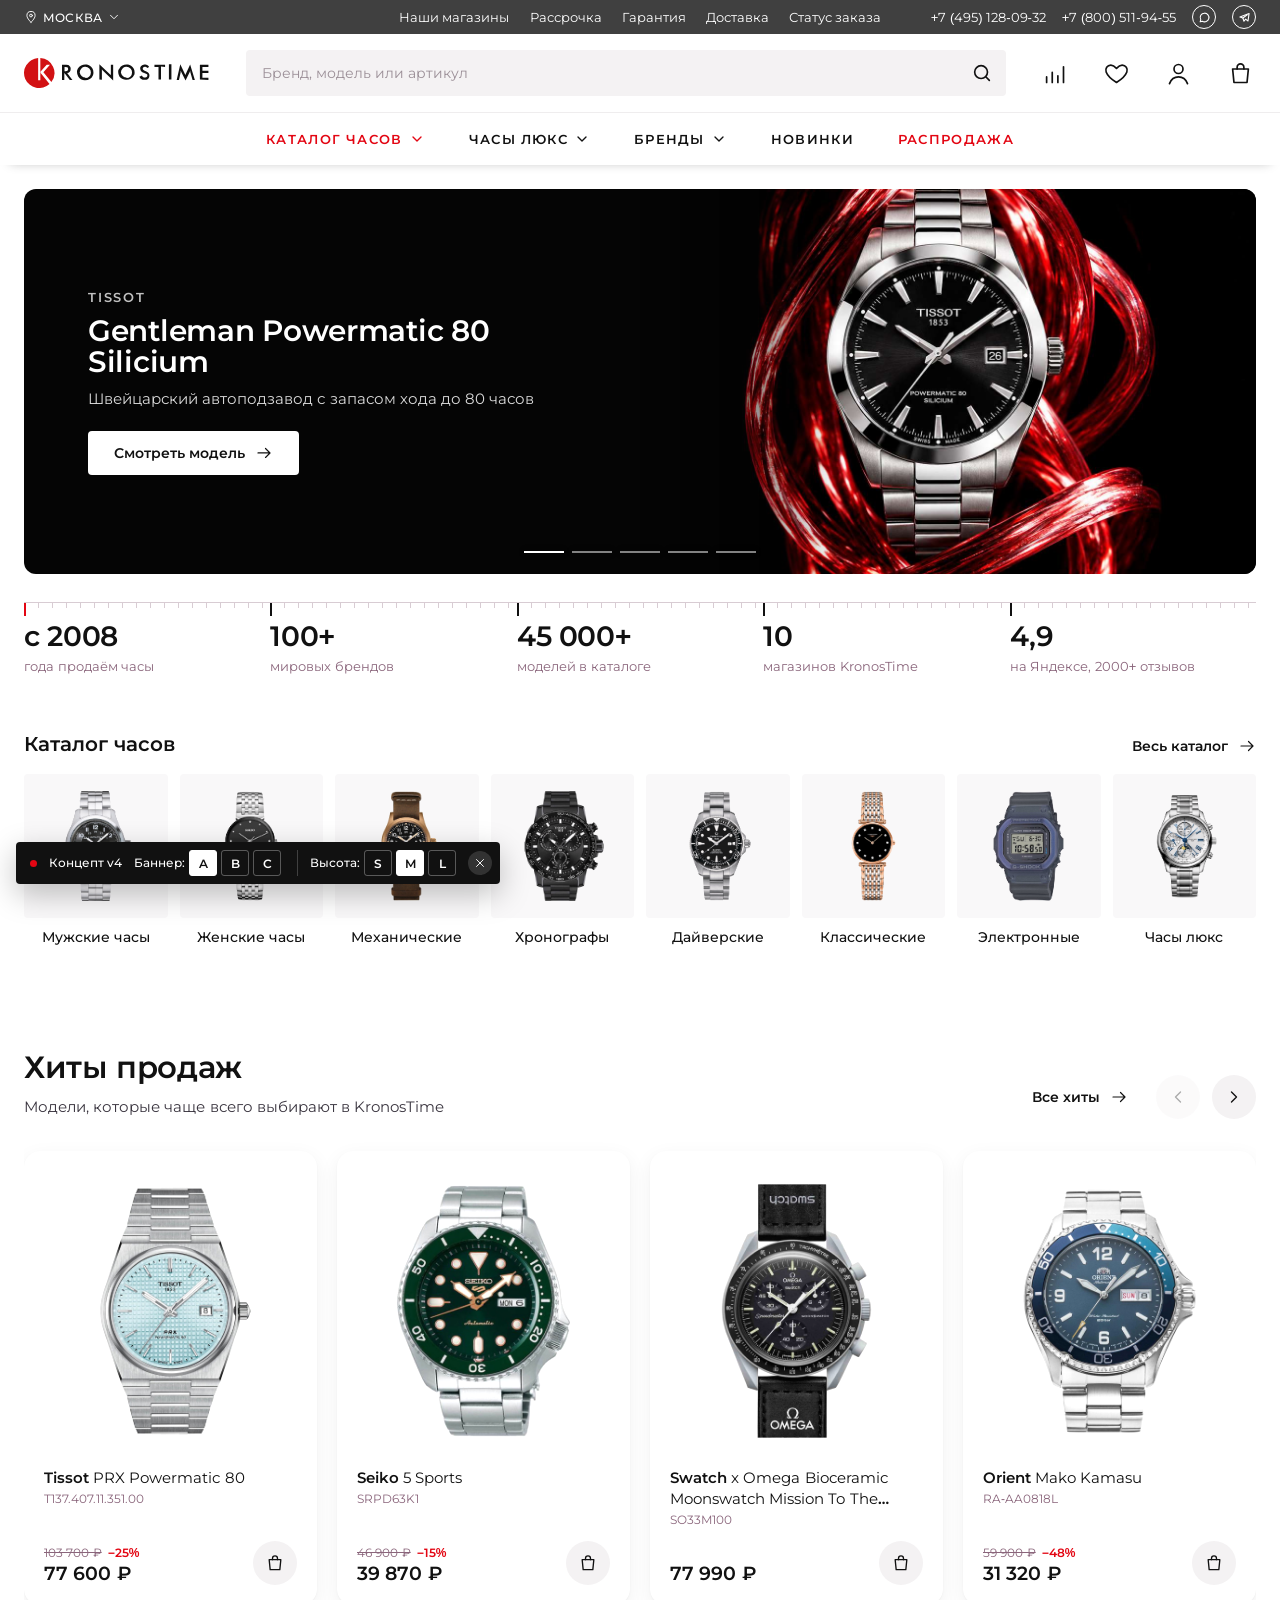
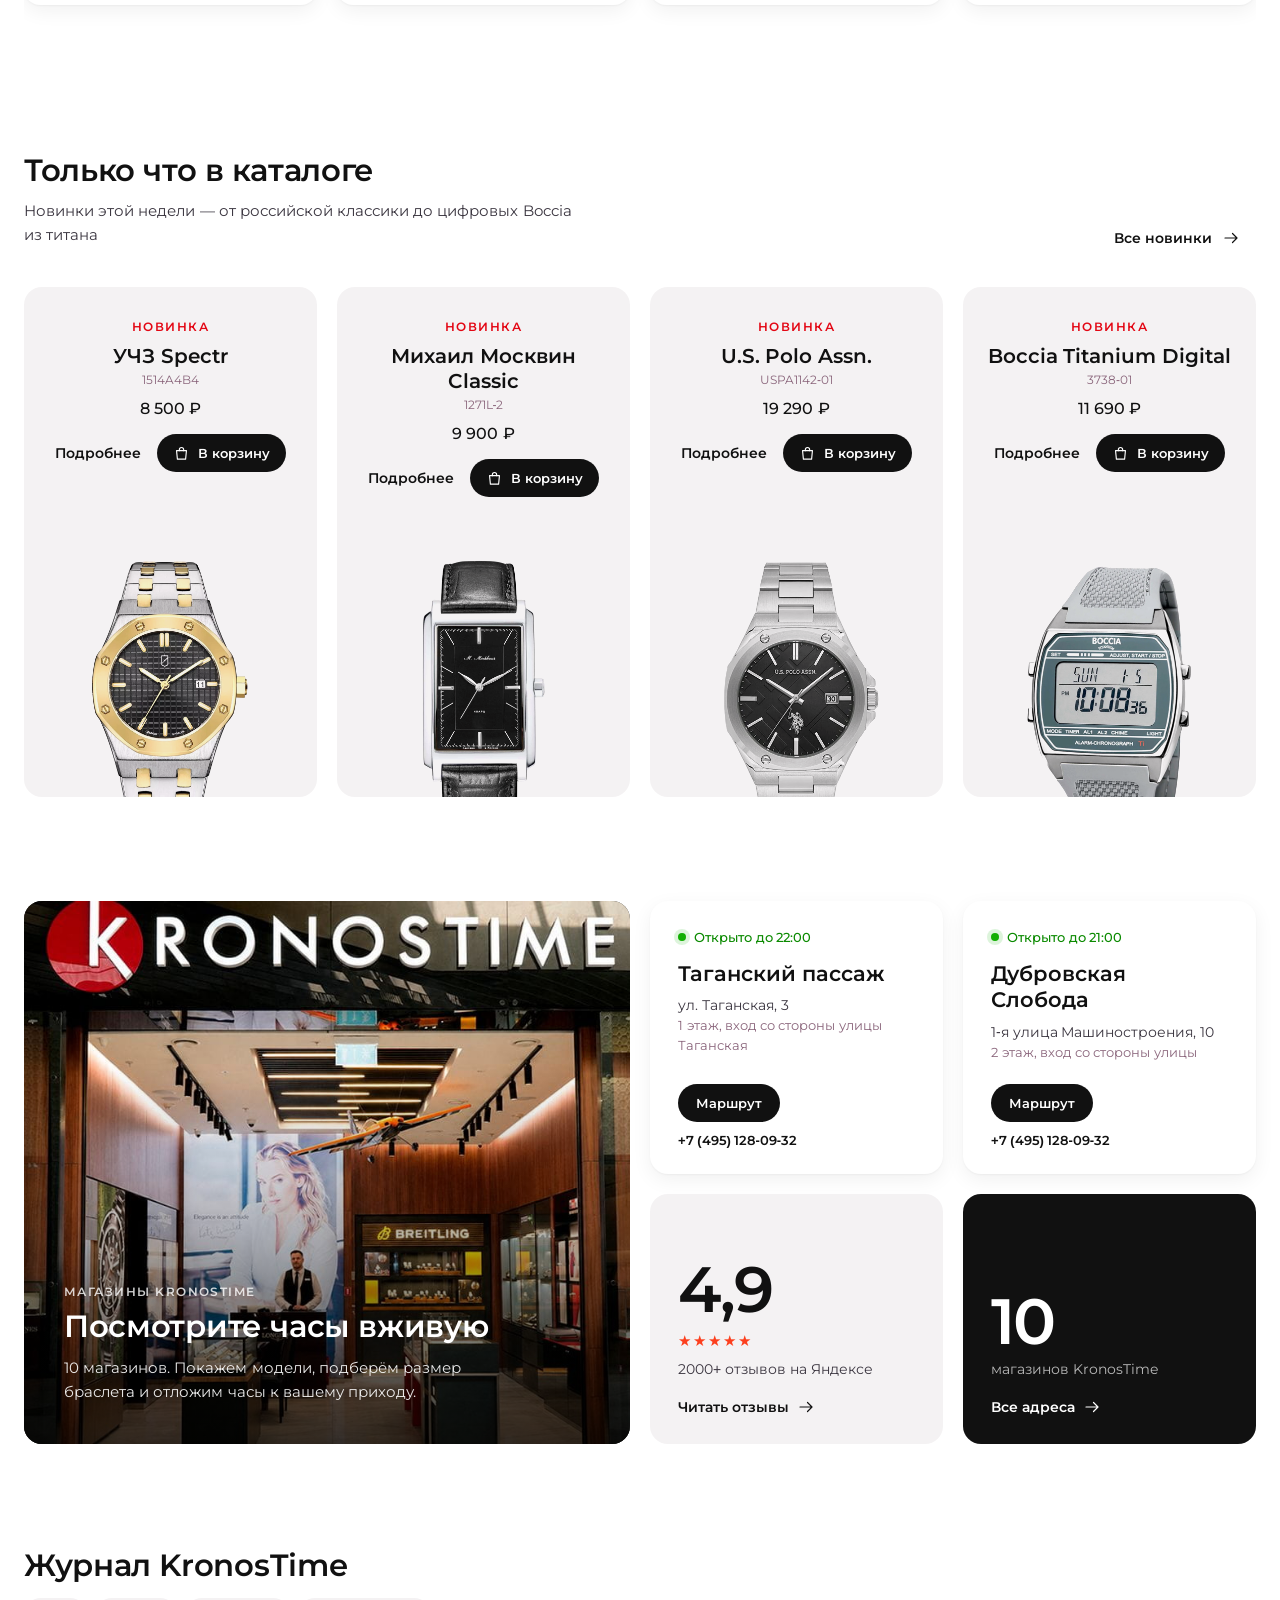
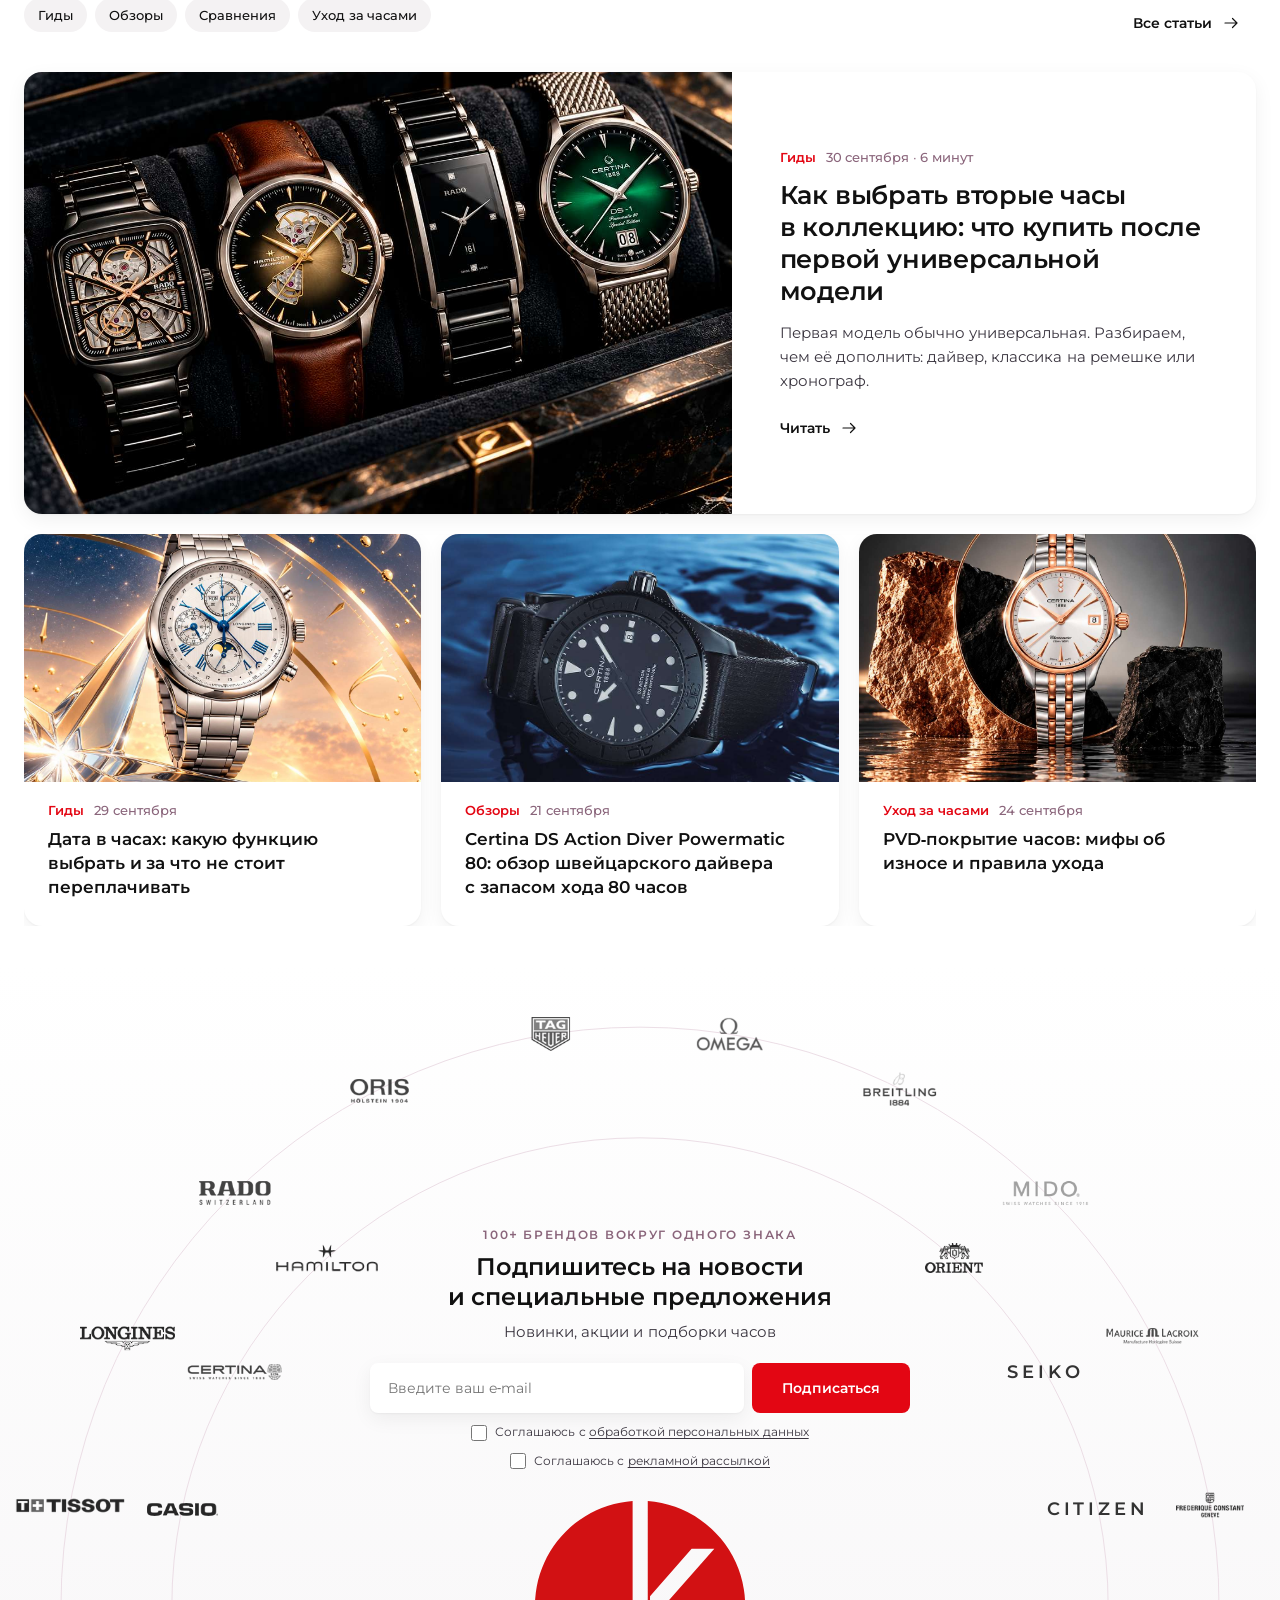
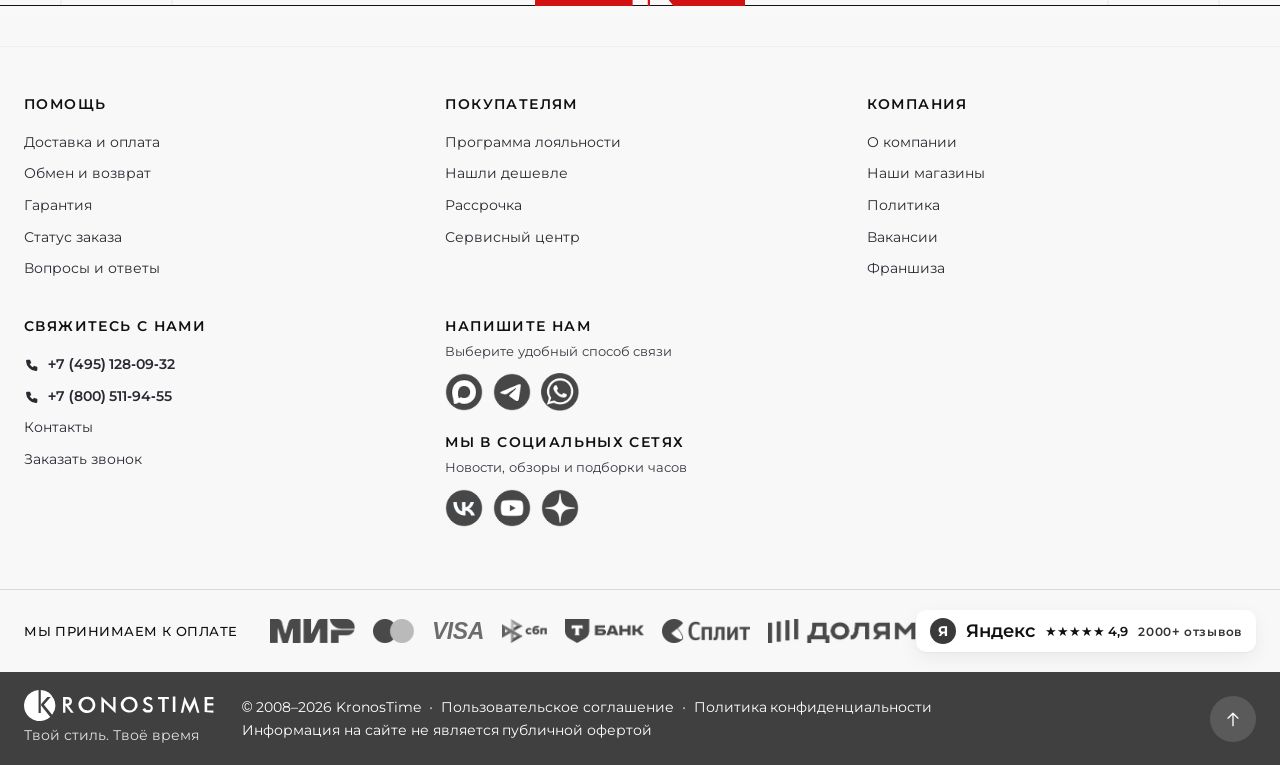
==== commit 3ea6ece8: "Бренды: компьютер как было, своя дуга на телефоне" ====
--- a/v4/index.html
+++ b/v4/index.html
@@ -266,18 +266,20 @@
 
 <section class="sun" aria-labelledby="sun-h">
   <div class="wrap">
-    <div class="br rv">
-      <div class="br__count"><b>100+</b><span>мировых брендов<br>в KronosTime</span></div>
-      <div class="br__slider"><ul class="br__track" aria-label="Бренды"><li><a href="#" data-to="бренд Casio" title="Casio"><img src="../assets/logo/casio.png" alt="Casio"></a></li><li><a href="#" data-to="бренд Certina" title="Certina"><img src="../assets/logo/certina.png" alt="Certina"></a></li><li><a href="#" data-to="бренд Hamilton" title="Hamilton"><img src="../assets/logo/hamilton.png" alt="Hamilton"></a></li><li><a href="#" data-to="бренд Longines" title="Longines"><img src="../assets/logo/longines.png" alt="Longines"></a></li><li><a href="#" data-to="бренд Tissot" title="Tissot"><img src="../assets/logo/tissot.png" alt="Tissot"></a></li><li><a href="#" data-to="бренд Rado" title="Rado"><img src="../assets/logo/rado.png" alt="Rado"></a></li><li><a href="#" data-to="бренд Orient" title="Orient"><img src="../assets/logo/orient.png" alt="Orient"></a></li><li><a href="#" data-to="бренд Mido" title="Mido"><img src="../assets/logo/mido.png" alt="Mido"></a></li><li><a href="#" data-to="бренд Oris" title="Oris"><img src="../assets/logo/oris.png" alt="Oris"></a></li><li><a href="#" data-to="бренд TAG Heuer" title="TAG Heuer"><img src="../assets/logo/tagheuer.png" alt="TAG Heuer"></a></li><li><a href="#" data-to="бренд Omega" title="Omega"><img src="../assets/logo/omega.png" alt="Omega"></a></li><li><a href="#" data-to="бренд Breitling" title="Breitling"><img src="../assets/logo/breitling.png" alt="Breitling"></a></li><li><a href="#" data-to="бренд Frederique Constant" title="Frederique Constant"><img src="../assets/logo/fc.png" alt="Frederique Constant"></a></li><li><a href="#" data-to="бренд Maurice Lacroix" title="Maurice Lacroix"><img src="../assets/logo/ml.png" alt="Maurice Lacroix"></a></li><li aria-hidden="true"><a href="#" data-to="бренд Casio" title="Casio"><img src="../assets/logo/casio.png" alt="Casio"></a></li><li aria-hidden="true"><a href="#" data-to="бренд Certina" title="Certina"><img src="../assets/logo/certina.png" alt="Certina"></a></li><li aria-hidden="true"><a href="#" data-to="бренд Hamilton" title="Hamilton"><img src="../assets/logo/hamilton.png" alt="Hamilton"></a></li><li aria-hidden="true"><a href="#" data-to="бренд Longines" title="Longines"><img src="../assets/logo/longines.png" alt="Longines"></a></li><li aria-hidden="true"><a href="#" data-to="бренд Tissot" title="Tissot"><img src="../assets/logo/tissot.png" alt="Tissot"></a></li><li aria-hidden="true"><a href="#" data-to="бренд Rado" title="Rado"><img src="../assets/logo/rado.png" alt="Rado"></a></li><li aria-hidden="true"><a href="#" data-to="бренд Orient" title="Orient"><img src="../assets/logo/orient.png" alt="Orient"></a></li><li aria-hidden="true"><a href="#" data-to="бренд Mido" title="Mido"><img src="../assets/logo/mido.png" alt="Mido"></a></li><li aria-hidden="true"><a href="#" data-to="бренд Oris" title="Oris"><img src="../assets/logo/oris.png" alt="Oris"></a></li><li aria-hidden="true"><a href="#" data-to="бренд TAG Heuer" title="TAG Heuer"><img src="../assets/logo/tagheuer.png" alt="TAG Heuer"></a></li><li aria-hidden="true"><a href="#" data-to="бренд Omega" title="Omega"><img src="../assets/logo/omega.png" alt="Omega"></a></li><li aria-hidden="true"><a href="#" data-to="бренд Breitling" title="Breitling"><img src="../assets/logo/breitling.png" alt="Breitling"></a></li><li aria-hidden="true"><a href="#" data-to="бренд Frederique Constant" title="Frederique Constant"><img src="../assets/logo/fc.png" alt="Frederique Constant"></a></li><li aria-hidden="true"><a href="#" data-to="бренд Maurice Lacroix" title="Maurice Lacroix"><img src="../assets/logo/ml.png" alt="Maurice Lacroix"></a></li></ul></div>
-      <a class="br__more" href="#" data-to="все бренды">Все бренды<svg class="i" viewBox="0 0 24 24" aria-hidden="true" focusable="false"><path d="M4 12h16M14 6l6 6-6 6"/></svg></a>
-    </div>
-    <div class="sb2 rv">
-      <div class="sb2__text"><h2 class="sb2__h" id="sun-h">Подпишитесь на новости и специальные предложения</h2><p>Новинки, акции и подборки часов</p></div>
-      <form class="sub" novalidate>
-        <div class="sub__row"><label class="sr-only" for="sub-mail">E-mail</label><input id="sub-mail" type="email" placeholder="Введите ваш e-mail" required><button class="btn" type="submit">Подписаться</button></div>
-        <label class="chk"><input type="checkbox" required><span>Соглашаюсь с <a href="#" data-to="обработка персональных данных">обработкой персональных данных</a></span></label>
-        <label class="chk"><input type="checkbox"><span>Соглашаюсь с <a href="#" data-to="рекламная рассылка">рекламной рассылкой</a></span></label>
-      </form>
+    <div class="sun__stage rv">
+      <svg class="sun__arcs" viewBox="0 0 1000 500" preserveAspectRatio="none" aria-hidden="true"><path d="M30 500 A470 470 0 0 1 970 500"/><path d="M120 500 A380 380 0 0 1 880 500"/></svg>
+      <ul class="sun__brands" aria-label="Популярные бренды"><li class="sun__b sun__b--o" style="--a:170.0deg"><a href="#" data-to="бренд Tissot"><img src="../assets/logo/tissot.png" alt="Tissot" loading="lazy"></a></li><li class="sun__b sun__b--o" style="--a:152.2deg"><a href="#" data-to="бренд Longines"><img src="../assets/logo/longines.png" alt="Longines" loading="lazy"></a></li><li class="sun__b sun__b--o" style="--a:134.4deg"><a href="#" data-to="бренд Rado"><img src="../assets/logo/rado.png" alt="Rado" loading="lazy"></a></li><li class="sun__b sun__b--o" style="--a:116.7deg"><a href="#" data-to="бренд Oris"><img src="../assets/logo/oris.png" alt="Oris" loading="lazy"></a></li><li class="sun__b sun__b--o" style="--a:98.9deg"><a href="#" data-to="бренд TAG Heuer"><img src="../assets/logo/tagheuer.png" alt="TAG Heuer" loading="lazy"></a></li><li class="sun__b sun__b--o" style="--a:81.1deg"><a href="#" data-to="бренд Omega"><img src="../assets/logo/omega.png" alt="Omega" loading="lazy"></a></li><li class="sun__b sun__b--o" style="--a:63.3deg"><a href="#" data-to="бренд Breitling"><img src="../assets/logo/breitling.png" alt="Breitling" loading="lazy"></a></li><li class="sun__b sun__b--o" style="--a:45.6deg"><a href="#" data-to="бренд Mido"><img src="../assets/logo/mido.png" alt="Mido" loading="lazy"></a></li><li class="sun__b sun__b--o" style="--a:27.8deg"><a href="#" data-to="бренд Maurice Lacroix"><img src="../assets/logo/ml.png" alt="Maurice Lacroix" loading="lazy"></a></li><li class="sun__b sun__b--o" style="--a:10.0deg"><a href="#" data-to="бренд Frederique Constant"><img src="../assets/logo/fc.png" alt="Frederique Constant" loading="lazy"></a></li><li class="sun__b sun__b--i" style="--a:168.0deg"><a href="#" data-to="бренд Casio"><img src="../assets/logo/casio.png" alt="Casio" loading="lazy"></a></li><li class="sun__b sun__b--i" style="--a:150.0deg"><a href="#" data-to="бренд Certina"><img src="../assets/logo/certina.png" alt="Certina" loading="lazy"></a></li><li class="sun__b sun__b--i" style="--a:132.0deg"><a href="#" data-to="бренд Hamilton"><img src="../assets/logo/hamilton.png" alt="Hamilton" loading="lazy"></a></li><li class="sun__b sun__b--i" style="--a:48.0deg"><a href="#" data-to="бренд Orient"><img src="../assets/logo/orient.png" alt="Orient" loading="lazy"></a></li><li class="sun__b sun__b--i" style="--a:30.0deg"><a href="#" data-to="бренд Seiko"><span class="sun__word">Seiko</span></a></li><li class="sun__b sun__b--i" style="--a:12.0deg"><a href="#" data-to="бренд Citizen"><span class="sun__word">Citizen</span></a></li><li class="sun__b sun__b--m" style="--a:162.0deg"><a href="#" data-to="бренд Tissot"><img src="../assets/logo/tissot.png" alt="Tissot" loading="lazy"></a></li><li class="sun__b sun__b--m" style="--a:126.0deg"><a href="#" data-to="бренд Longines"><img src="../assets/logo/longines.png" alt="Longines" loading="lazy"></a></li><li class="sun__b sun__b--m" style="--a:90.0deg"><a href="#" data-to="бренд Casio"><img src="../assets/logo/casio.png" alt="Casio" loading="lazy"></a></li><li class="sun__b sun__b--m" style="--a:54.0deg"><a href="#" data-to="бренд Hamilton"><img src="../assets/logo/hamilton.png" alt="Hamilton" loading="lazy"></a></li><li class="sun__b sun__b--m" style="--a:18.0deg"><a href="#" data-to="бренд Omega"><img src="../assets/logo/omega.png" alt="Omega" loading="lazy"></a></li></ul>
+      <div class="sun__core">
+        <p class="sun__k">100+ брендов вокруг одного знака</p>
+        <h2 class="sun__h" id="sun-h">Подпишитесь на новости и специальные предложения</h2>
+        <p class="sun__sub">Новинки, акции и подборки часов</p>
+        <form class="sub" novalidate>
+          <div class="sub__row"><label class="sr-only" for="sub-mail">E-mail</label><input id="sub-mail" type="email" placeholder="Введите ваш e-mail" required><button class="btn" type="submit">Подписаться</button></div>
+          <label class="chk"><input type="checkbox" required><span>Соглашаюсь с <a href="#" data-to="обработка персональных данных">обработкой персональных данных</a></span></label>
+          <label class="chk"><input type="checkbox"><span>Соглашаюсь с <a href="#" data-to="рекламная рассылка">рекламной рассылкой</a></span></label>
+        </form>
+      </div>
+      <span class="sun__disc" aria-hidden="true"><img src="../assets/site/mark.svg" alt=""></span>
     </div>
   </div>
 </section>
--- a/v4/style.css
+++ b/v4/style.css
@@ -904,47 +904,6 @@
 @media (prefers-reduced-motion: reduce) { .sun__track { animation: none; } }
 @media (max-width: 767px) { .nt__img img, .nt:hover .nt__img img { filter: brightness(1.06); } }
 
-/* ---------- Бренды: лента как на странице магазина kronostime.ru ---------- */
-.sun { margin-top: 72px; padding: 56px 0 64px; background: var(--soft); }
-.br { display: flex; align-items: center; gap: 40px; }
-.br__count { flex: none; }
-.br__count b { display: block; font: 600 clamp(40px, 4vw, 56px)/1 var(--font); letter-spacing: -.02em; color: var(--red); }
-.br__count span { display: block; margin-top: 8px; font: 600 11px/1.6 var(--font); letter-spacing: .15em; text-transform: uppercase; color: #333; }
-.br__slider { flex: 1 1 auto; min-width: 0; overflow: hidden; -webkit-mask-image: linear-gradient(90deg, transparent 0, #000 8%, #000 92%, transparent 100%); mask-image: linear-gradient(90deg, transparent 0, #000 8%, #000 92%, transparent 100%); }
-.br__track { display: flex; align-items: center; width: max-content; animation: brmarq 45s linear infinite; }
-.br__slider:hover .br__track { animation-play-state: paused; }
-.br__track li { flex: none; width: 170px; padding: 0 14px; }
-.br__track a { display: flex; align-items: center; justify-content: center; height: 72px; transition: opacity .2s; }
-.br__track a:hover { opacity: .6; }
-.br__track img { max-width: 100%; max-height: 44px; width: auto; height: auto; object-fit: contain; mix-blend-mode: multiply; }
-@keyframes brmarq { to { transform: translateX(-50%); } }
-.br__more { flex: none; display: inline-flex; align-items: center; gap: 12px; font: 600 11px/1.6 var(--font); letter-spacing: .15em; text-transform: uppercase; color: var(--mauve); }
-.br__more .i { width: 18px; height: 18px; transition: transform .2s; }
-.br__more:hover { color: var(--red); }
-.br__more:hover .i { transform: translateX(3px); }
-/* Подписка — одной строкой под лентой */
-.sb2 { display: grid; grid-template-columns: minmax(0, 1fr) minmax(0, 560px); gap: 24px 56px; align-items: center; margin-top: 48px; padding: 32px 40px; border-radius: 18px; background: #fff; box-shadow: var(--sh-1); }
-.sb2__h { margin: 0; font: 600 22px/1.25 var(--font); }
-.sb2__text p { margin: 6px 0 0; color: var(--text); font-size: 14px; }
-.sb2 .sub { margin: 0; }
-.sb2 .sub__row { max-width: none; }
-.sb2 .chk { justify-content: flex-start; }
-@media (max-width: 1100px) { .sb2 { grid-template-columns: 1fr; } }
-@media (max-width: 767px) {
-  .sun { margin-top: 56px; padding: 36px 0 40px; }
-  .br { flex-wrap: wrap; justify-content: space-between; gap: 16px; }
-  .br__slider { order: 3; flex-basis: 100%; margin: 0 calc(var(--gut) * -1); }
-  .br__count b { font-size: 40px; }
-  .br__track { animation-duration: 35s; }
-  .br__track li { width: 118px; padding: 0 10px; }
-  .br__track a { height: 56px; }
-  .br__track img { max-height: 32px; }
-  .sb2 { margin-top: 28px; padding: 22px 18px; border-radius: 16px; }
-  .sb2__h { font-size: 18px; }
-  .sb2 .sub__row { flex-direction: column; }
-}
-@media (prefers-reduced-motion: reduce) { .br__track { animation: none; } .br__slider { overflow-x: auto; } }
-
 /* ---------- Ленты на телефоне: только горизонтально ---------- */
 .shelf, .nt__grid, .jc__grid { overflow: auto hidden; overscroll-behavior: contain; }
 @media (max-width: 767px) {
@@ -958,3 +917,25 @@
   .nt__img img { position: absolute; left: 8%; right: 8%; top: 12px; bottom: 14px; width: 84%; height: calc(100% - 26px); max-width: none; object-fit: contain; object-position: center bottom; }
 }
 @media (max-width: 767px) { .nt__img img, .nt:hover .nt__img img { filter: none; } .shelf .pc__img img { mix-blend-mode: normal; filter: none; } }
+
+/* ---------- «Солнце» брендов: на компьютере как было, на телефоне — своя аккуратная дуга ---------- */
+.sun__b--m { display: none; }
+@media (max-width: 767px) {
+  .sun { margin-top: 48px; padding: 36px 0 40px; }
+  .sun__marq { display: none !important; }
+  .sun__stage { aspect-ratio: auto; padding-top: 54%; container-type: inline-size; }
+  .sun__brands { display: block; }
+  .sun__arcs { display: block; top: 0; bottom: auto; height: 50cqw; }
+  .sun__stage::after { display: block; top: 50cqw; bottom: auto; left: 0; right: 0; }
+  .sun__disc { display: block; top: 37cqw; bottom: auto; width: 26cqw; height: 13cqw; margin-left: -13cqw; }
+  .sun__disc img { width: 26cqw; height: 26cqw; }
+  .sun__b, .sun__b:nth-child(n) { display: none; }
+  .sun__b--m, .sun__b--m:nth-child(n) { display: block; position: absolute; --R: 39cqw; --hz: 50cqw; left: calc(50% + cos(var(--a)) * var(--R)); top: calc(var(--hz) - sin(var(--a)) * var(--R)); transform: translate(-50%, -50%); }
+  .sun__b--m a { display: grid; place-items: center; width: 86px; height: 40px; padding: 0; border-radius: 0; background: none; box-shadow: none; }
+  .sun__b--m img { max-width: 76px; max-height: 24px; filter: grayscale(1); opacity: .9; mix-blend-mode: multiply; }
+  .sun__core { position: static; width: auto; transform: none; margin: 22px auto 0; text-align: center; }
+  .sun__h { font-size: 19px; }
+  .sun__sub { font-size: 14px; }
+  .sub__row { flex-direction: column; }
+  .chk { justify-content: flex-start; text-align: left; }
+}
